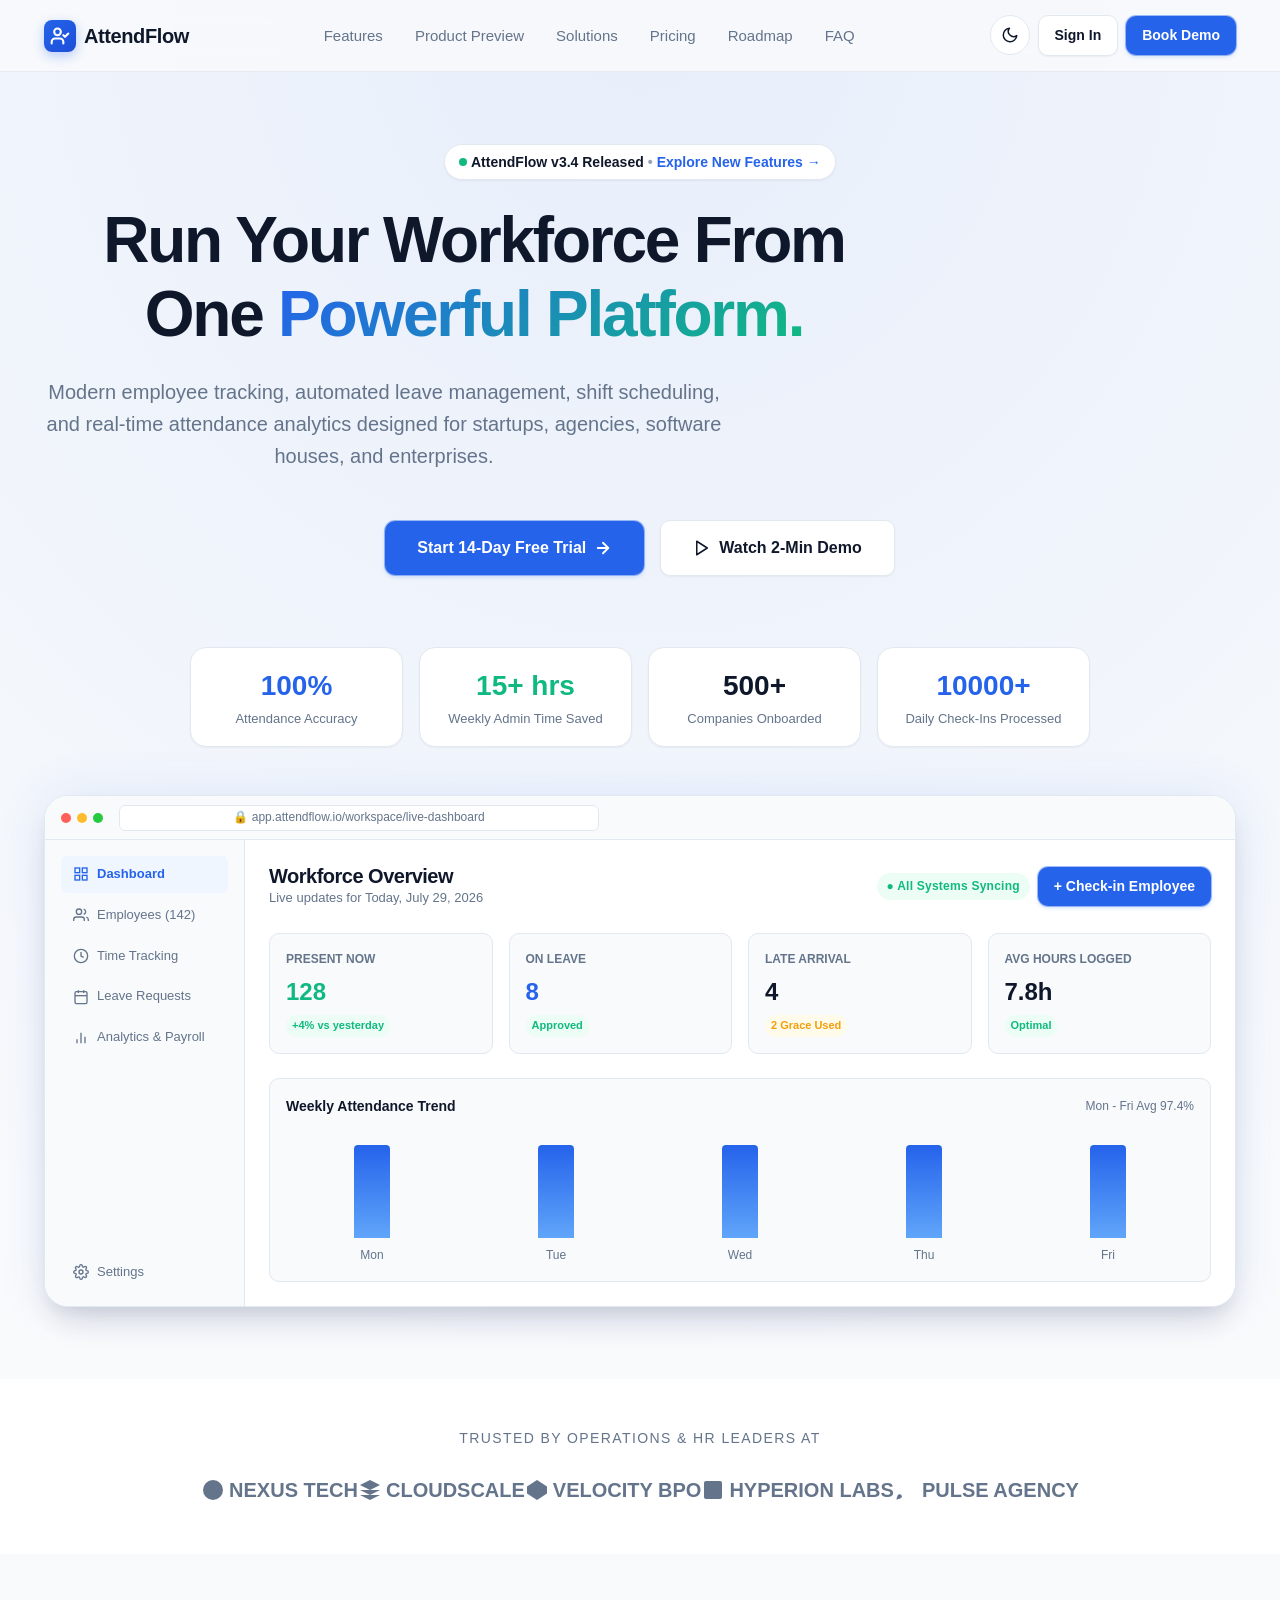
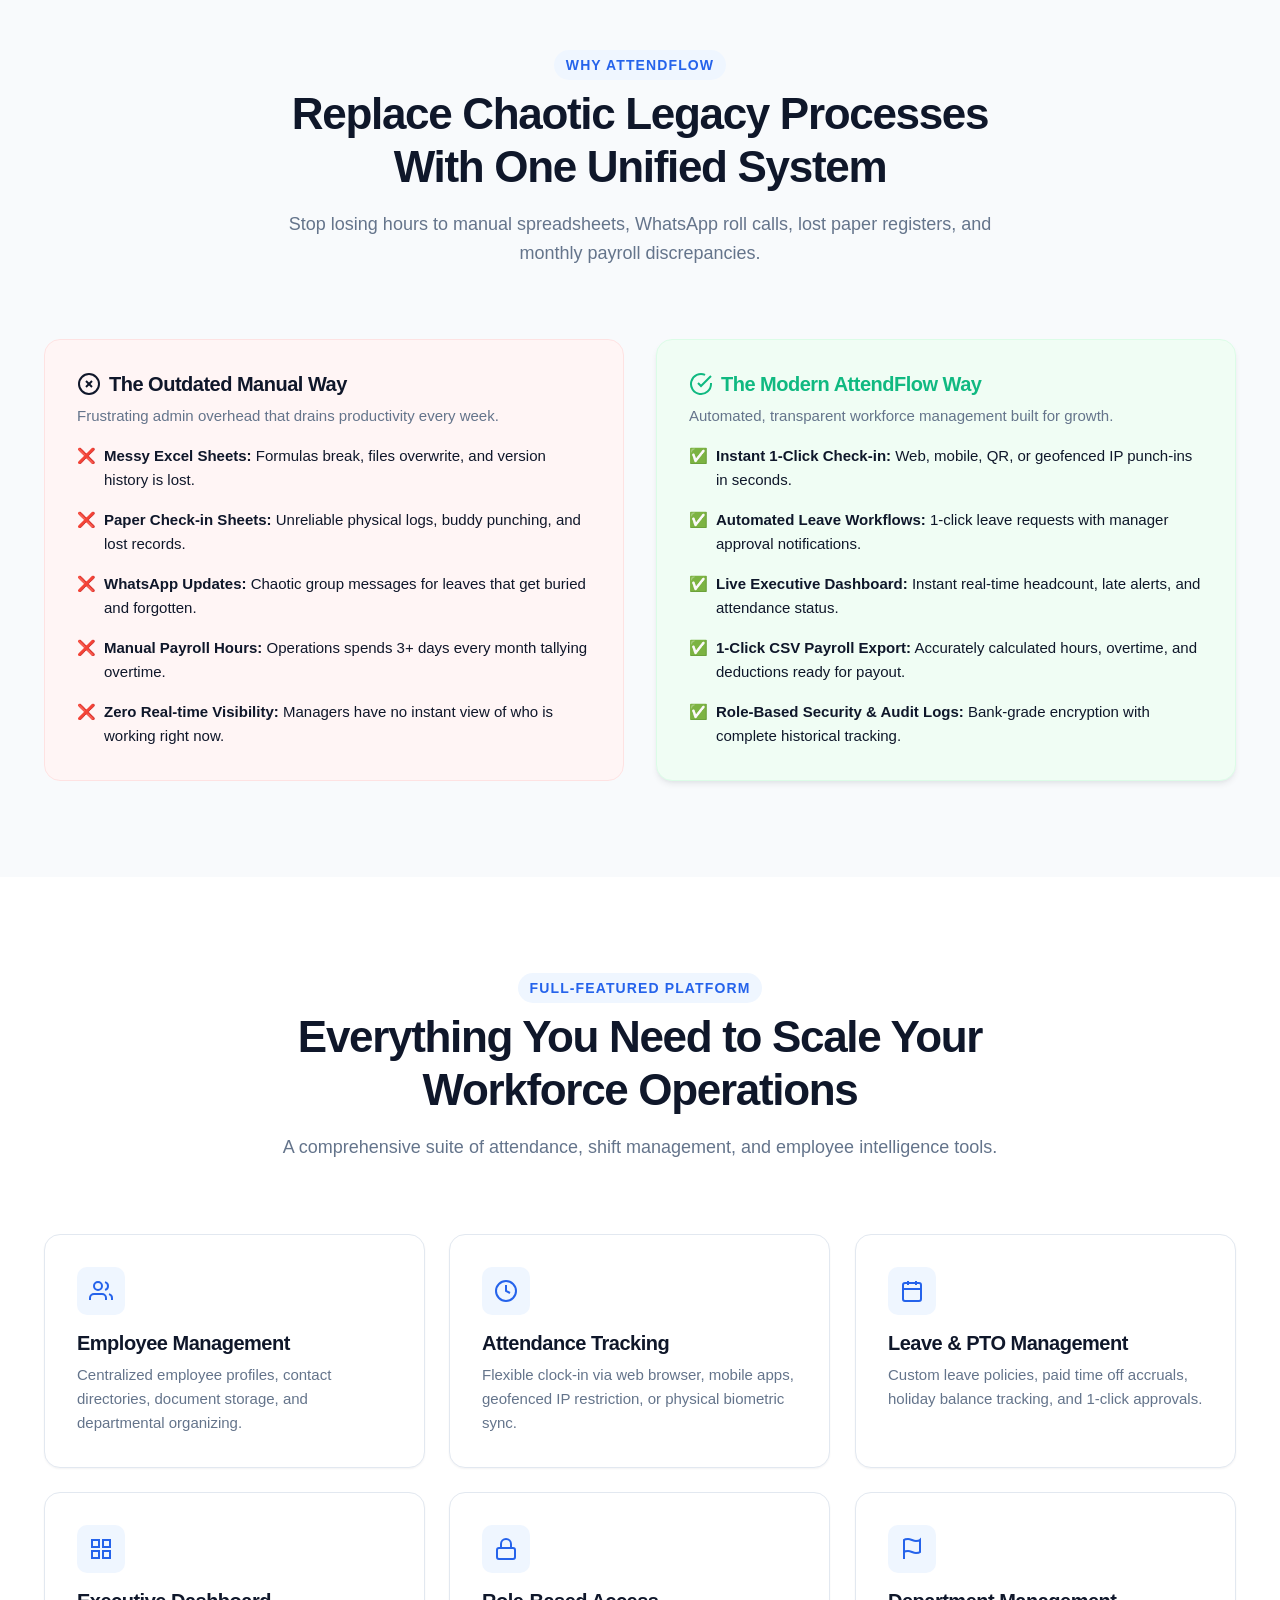
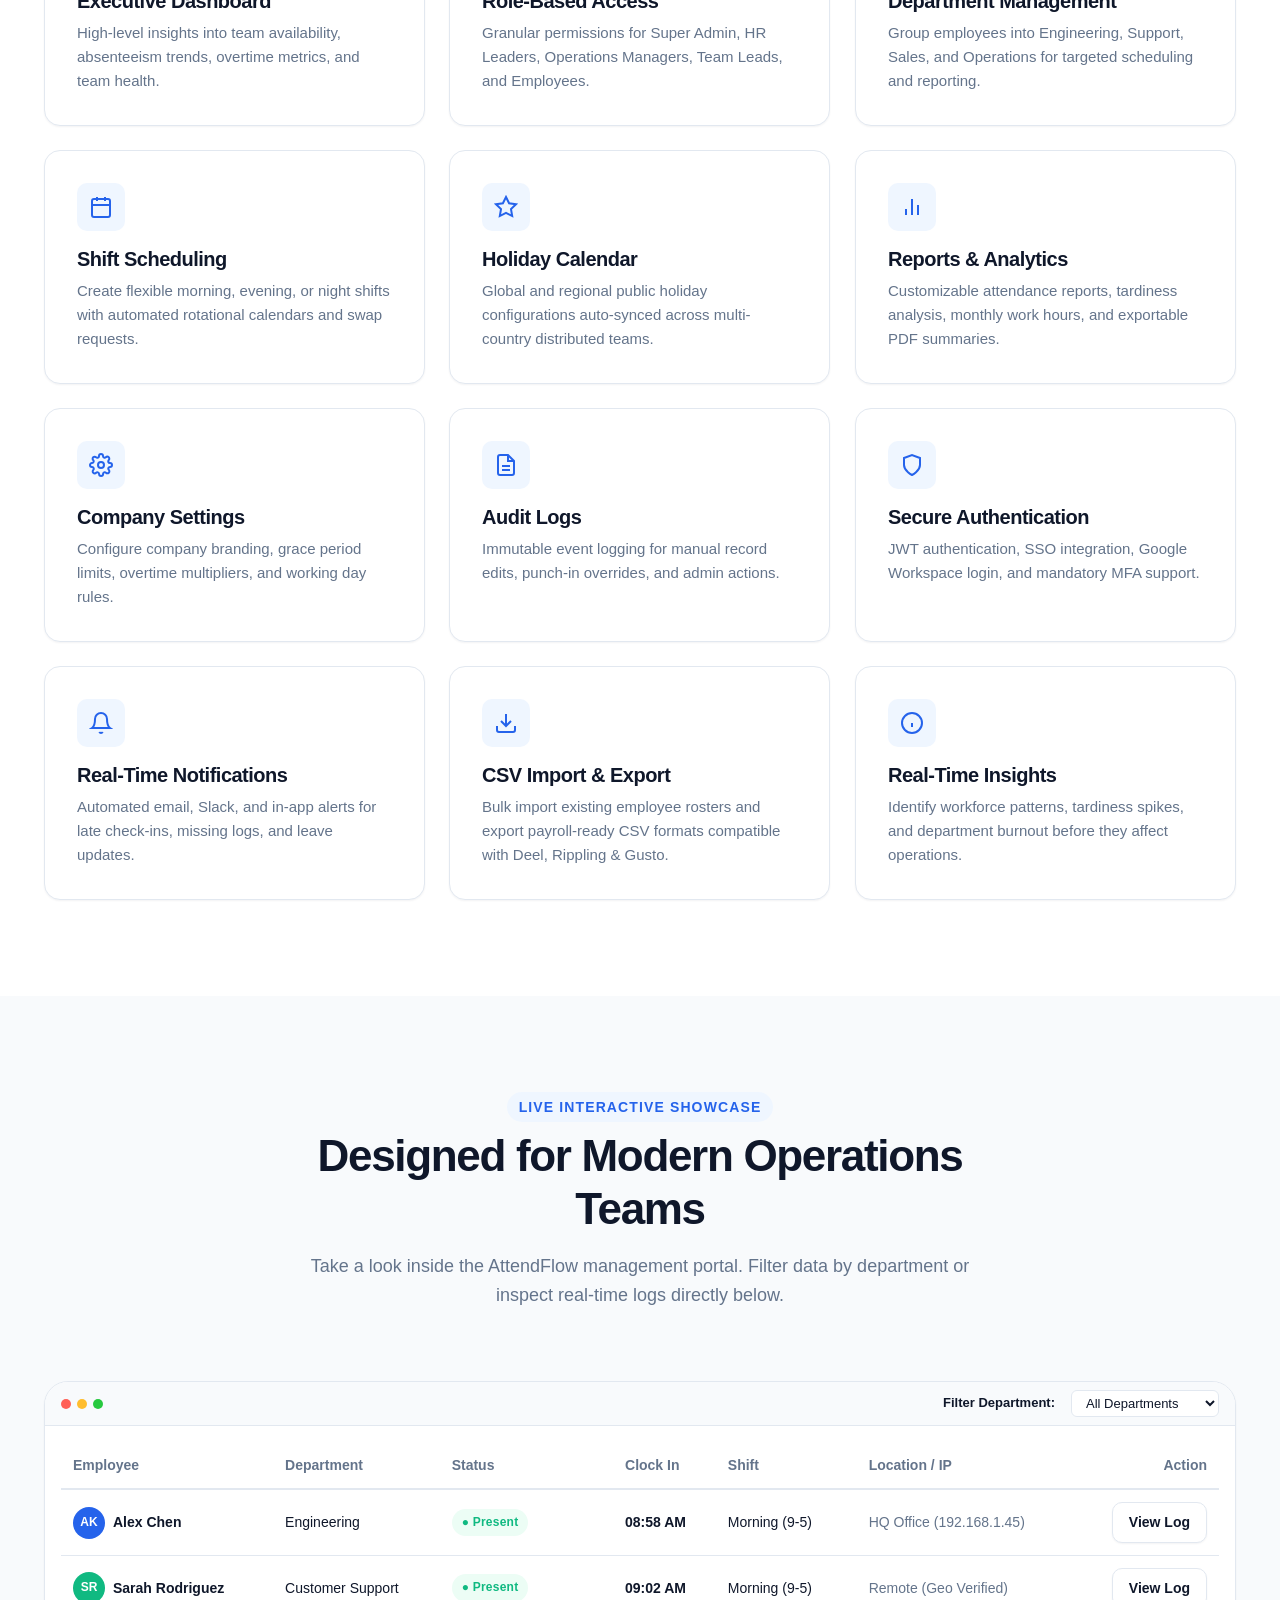
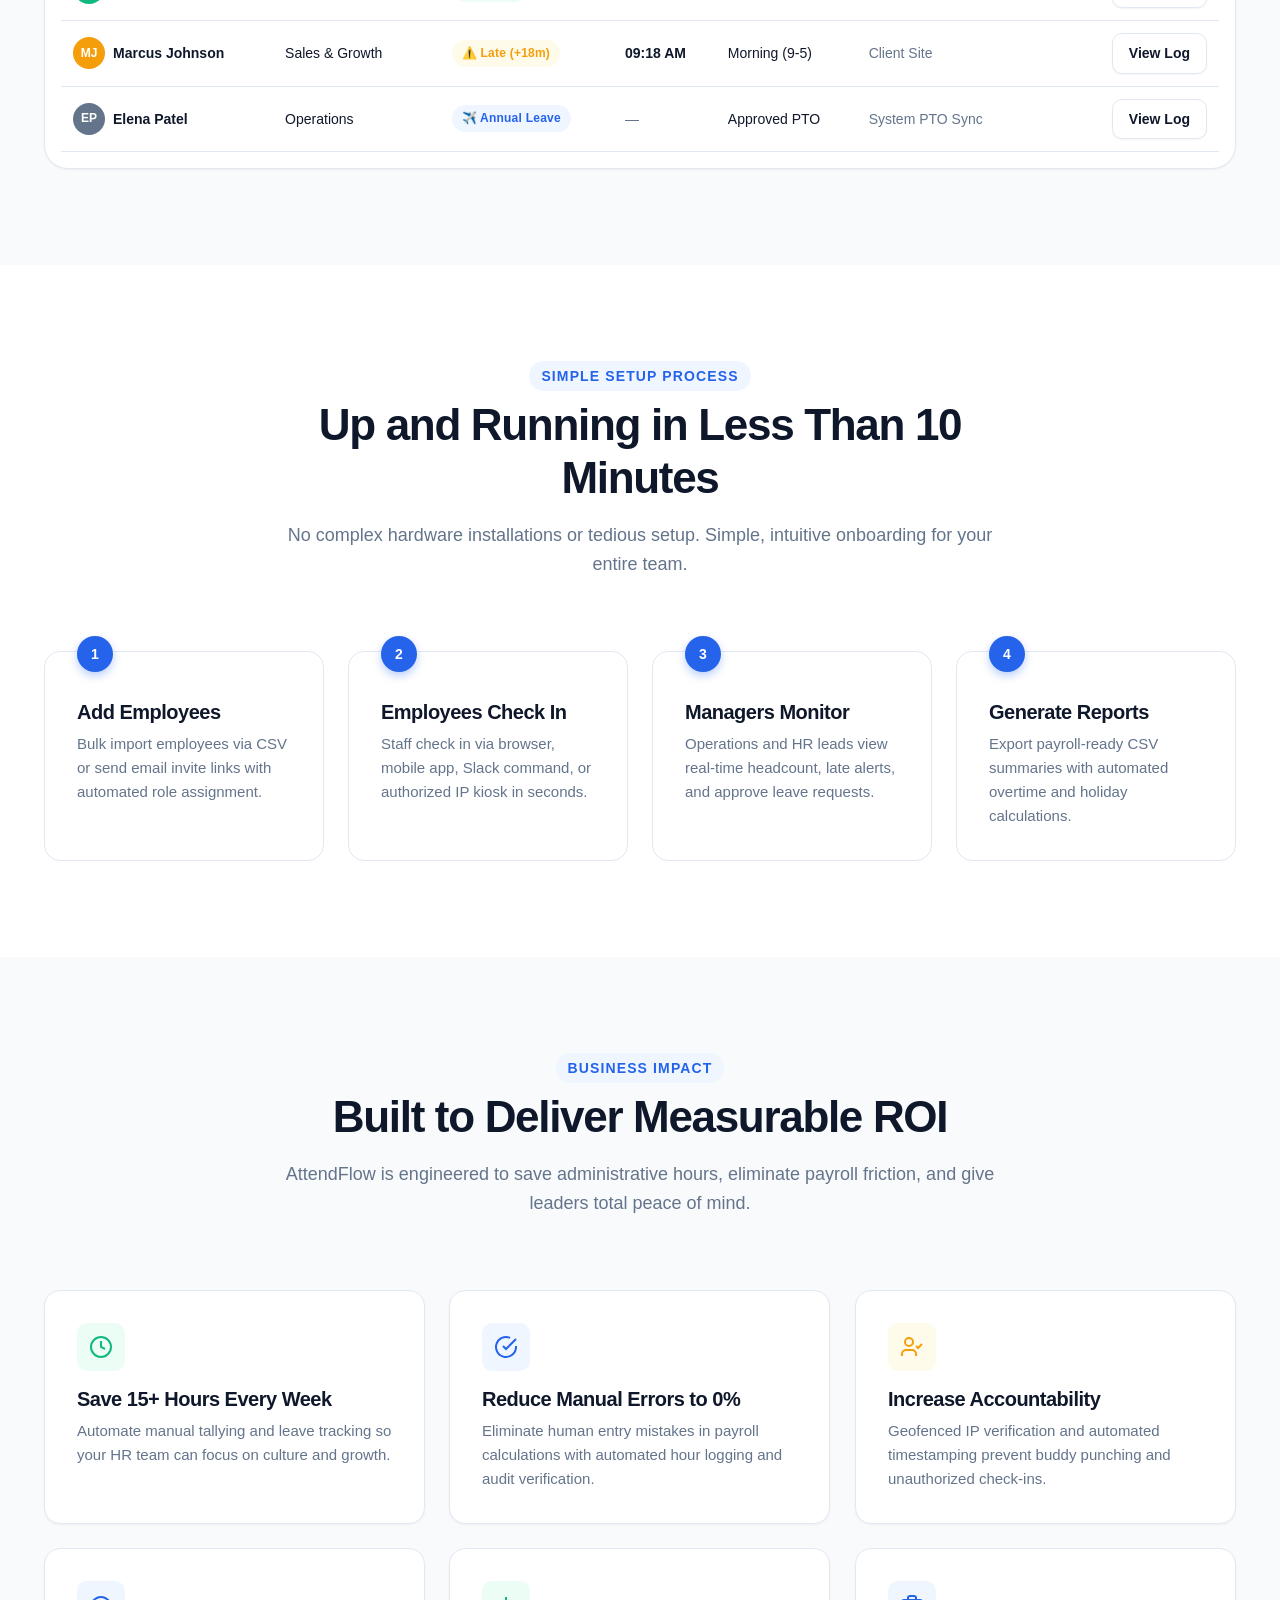
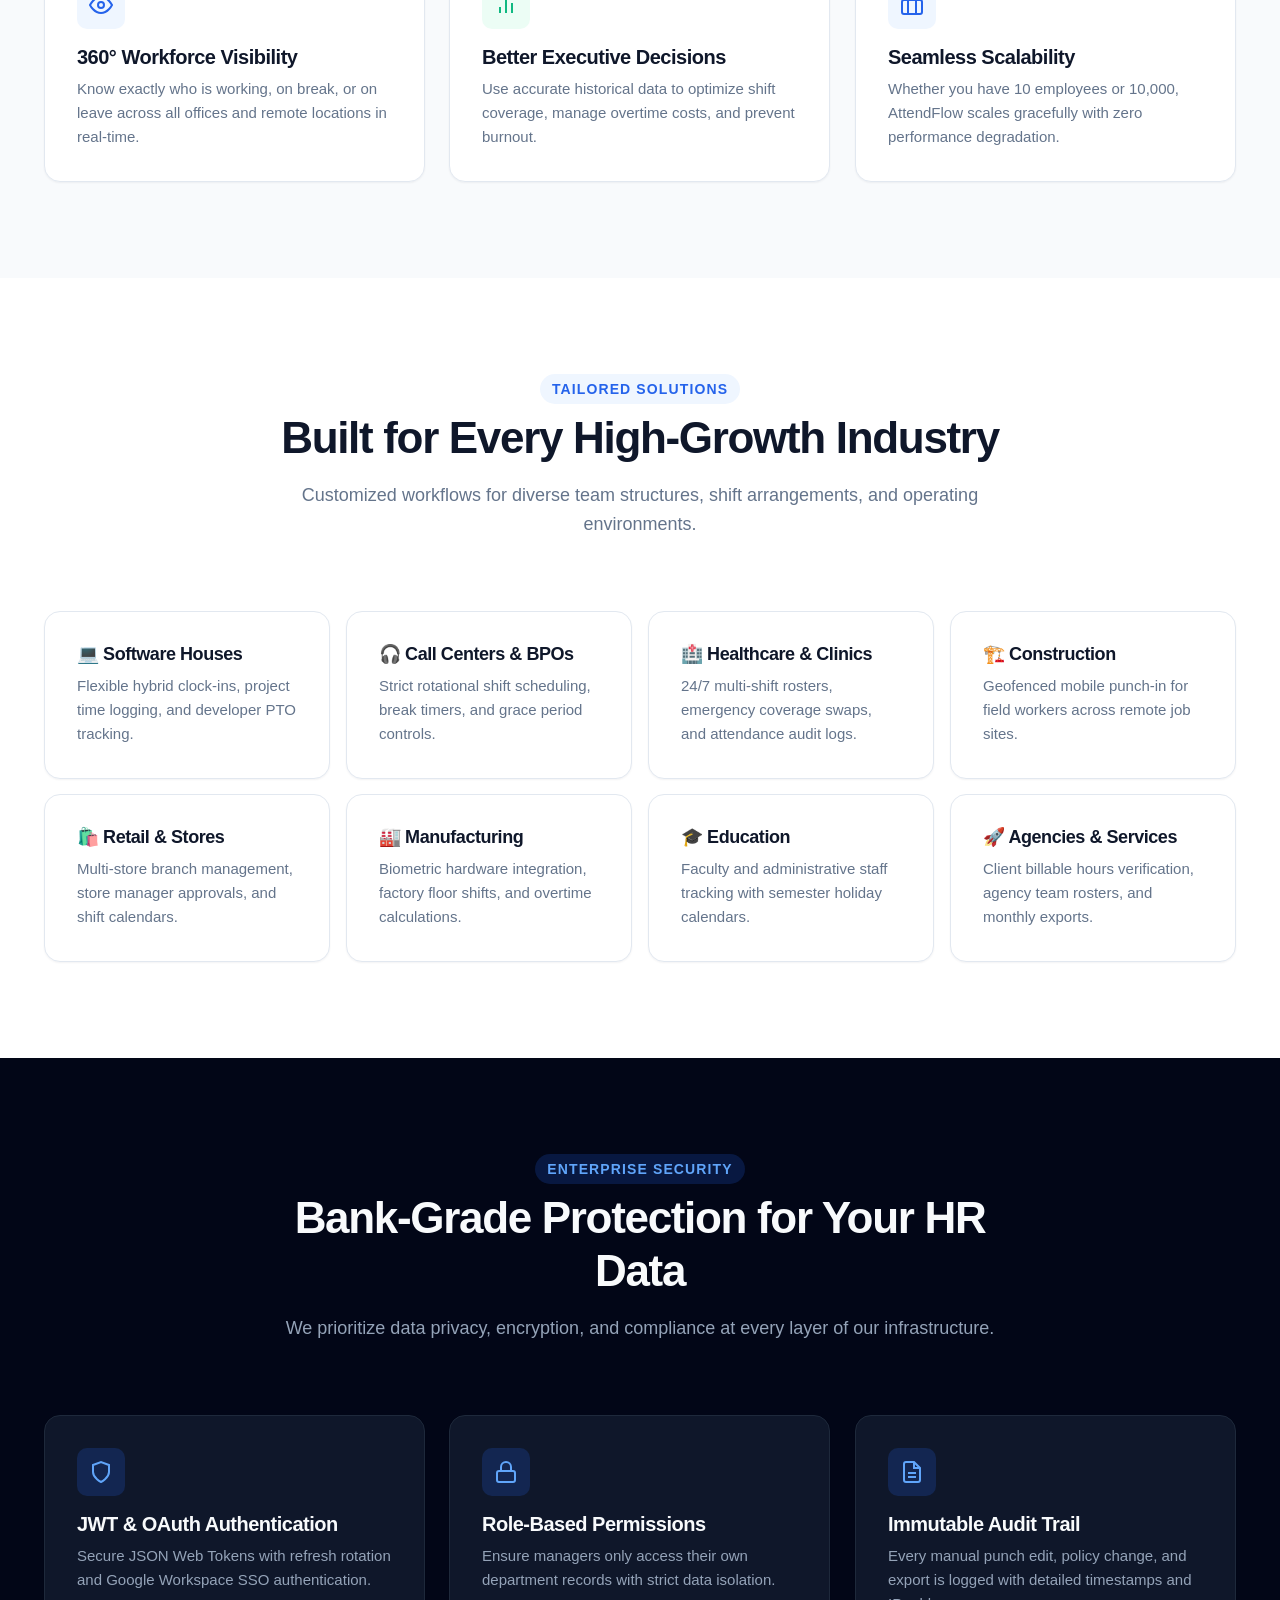
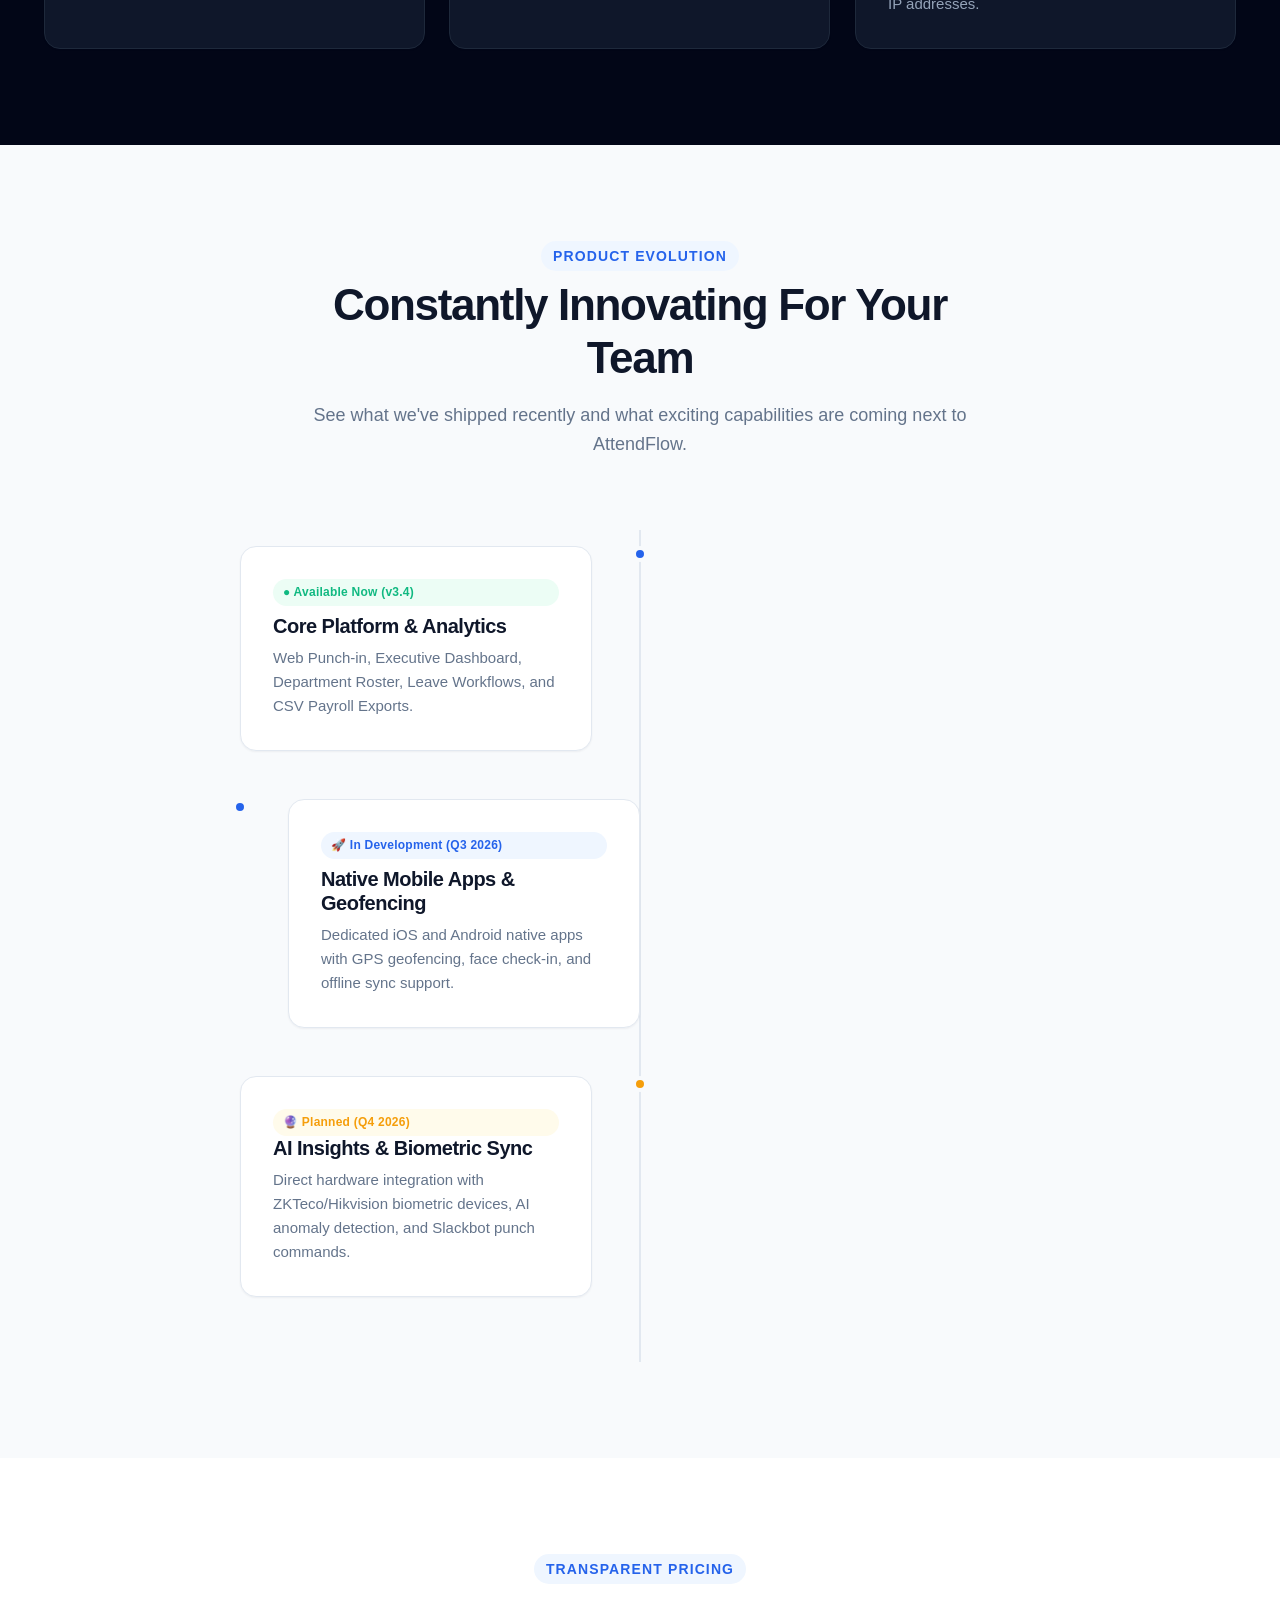
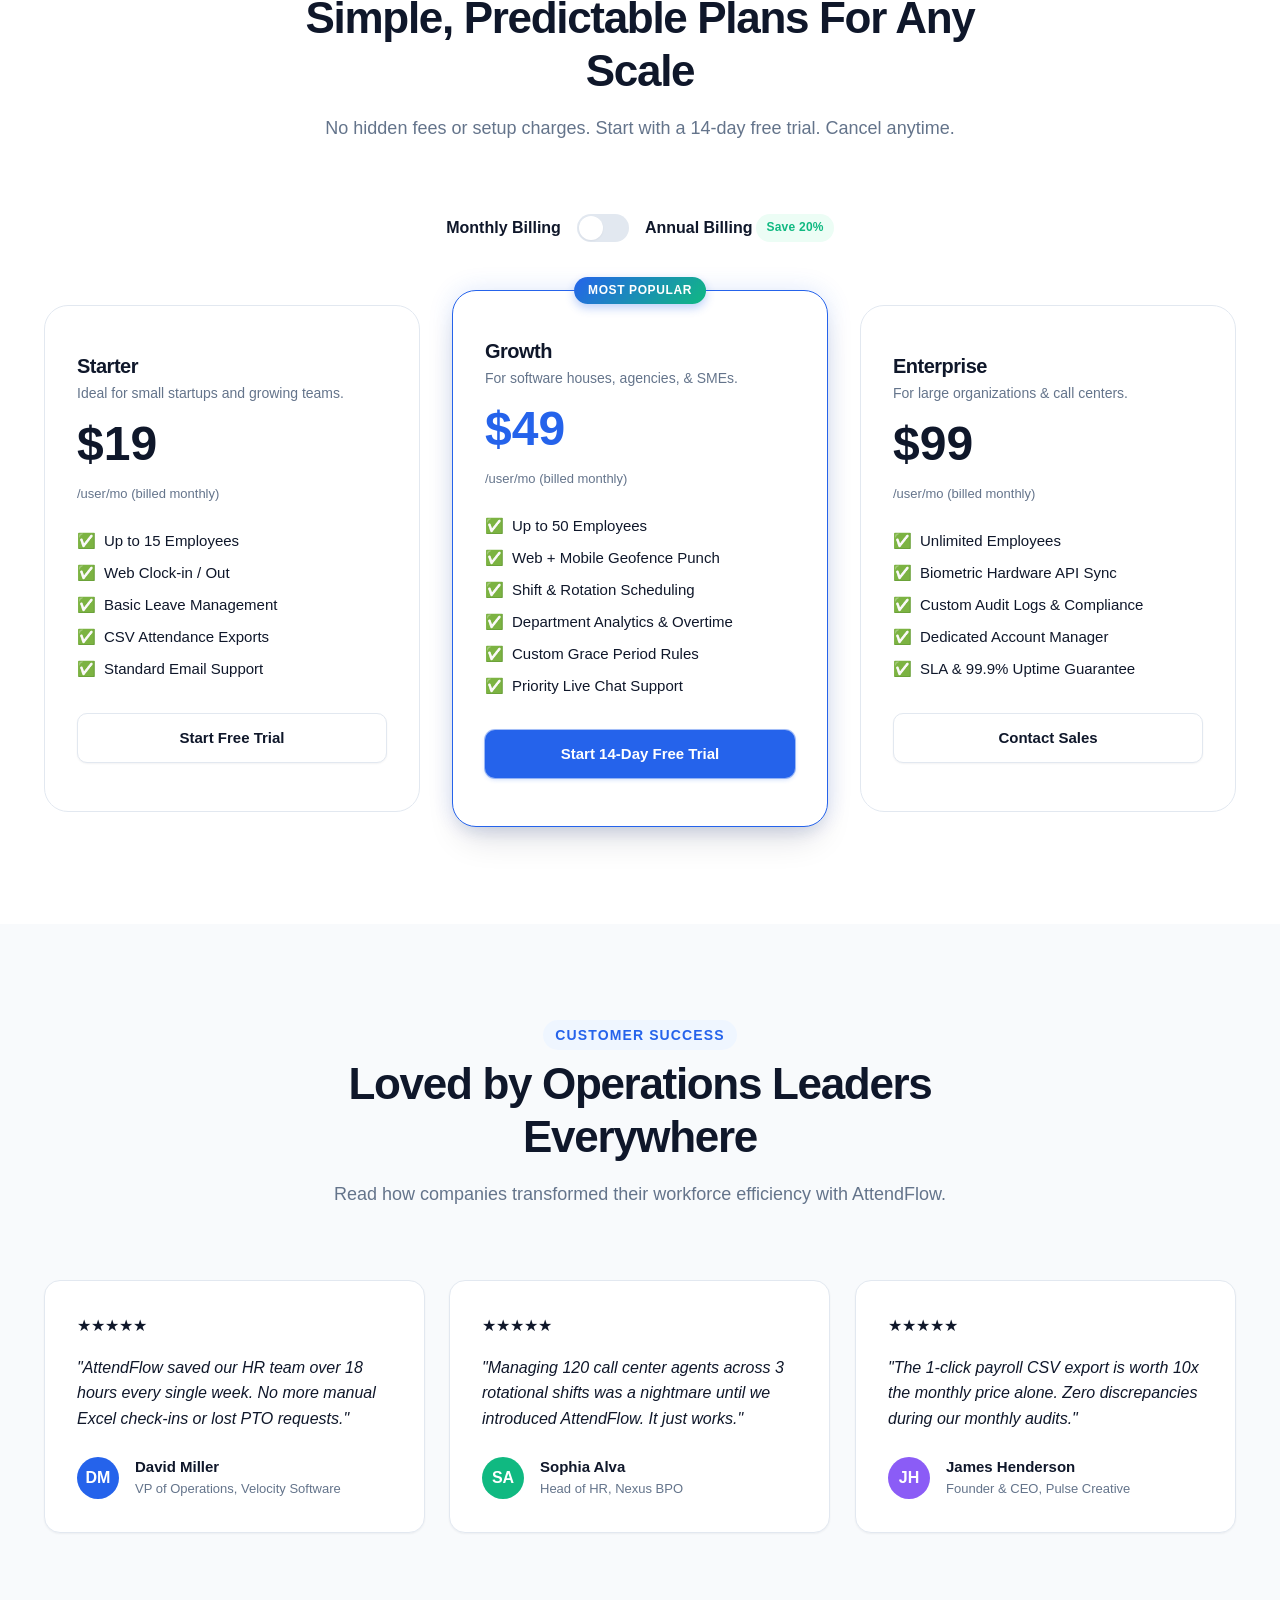
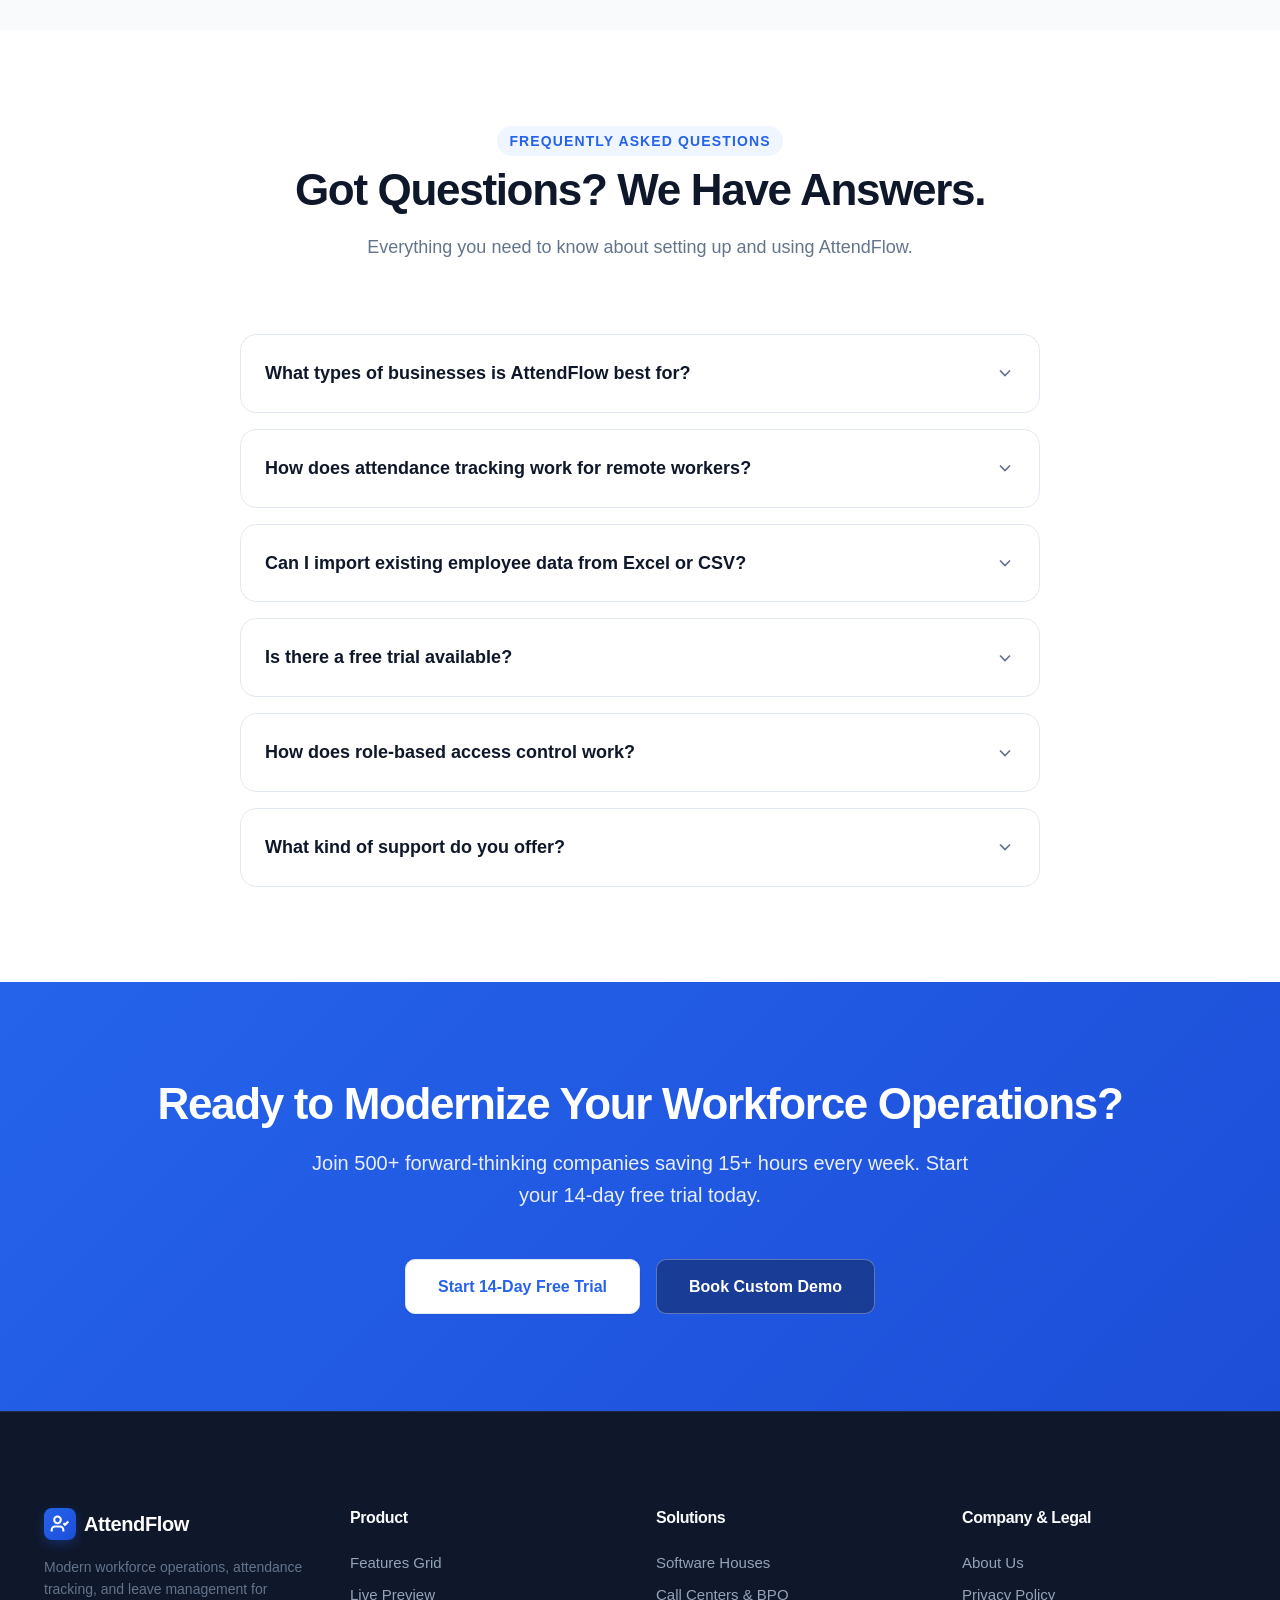
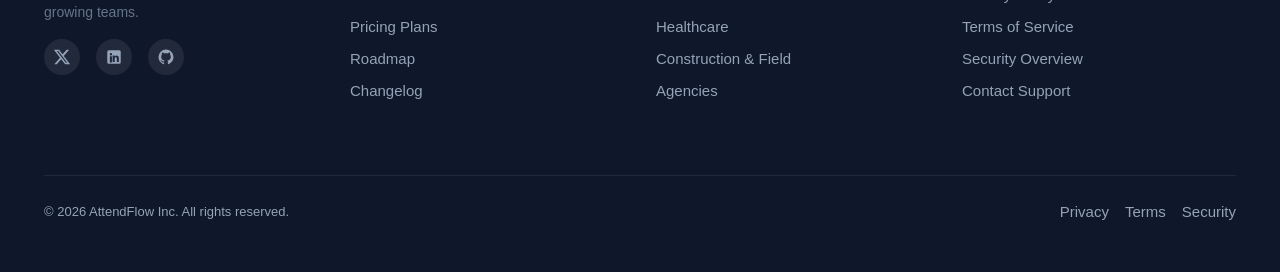
==== index.html @ 3141cad3 "feat: initialize project scaffold for AttendFlow Set up the core development environment including V" ====
<!DOCTYPE html>
<html lang="en">
<head>
  <meta charset="UTF-8" />
  <meta name="viewport" content="width=device-width, initial-scale=1.0" />
  <title>AttendFlow - Modern Workforce & Attendance Management Platform</title>
  <meta name="description" content="AttendFlow simplifies employee management, attendance tracking, leave requests, shift scheduling, and workforce analytics for growing teams and enterprises." />
  
  <!-- CSS Architecture -->
  <link rel="stylesheet" href="/css/base.css" />
  <link rel="stylesheet" href="/css/theme.css" />
  <link rel="stylesheet" href="/css/layout.css" />
  <link rel="stylesheet" href="/css/components.css" />
  <link rel="stylesheet" href="/css/utilities.css" />
</head>
<body>

  <!-- ==========================================================================
       1. STICKY NAVIGATION BAR
       ========================================================================== -->
  <header class="navbar" id="navbar">
    <div class="container nav-container">
      <a href="#" class="brand-logo" aria-label="AttendFlow Homepage">
        <div class="brand-icon">
          <svg width="20" height="20" viewBox="0 0 24 24" fill="none" stroke="currentColor" stroke-width="2.5" stroke-linecap="round" stroke-linejoin="round">
            <path d="M16 21v-2a4 4 0 0 0-4-4H6a4 4 0 0 0-4 4v2"></path>
            <circle cx="9" cy="7" r="4"></circle>
            <polyline points="16 11 18 13 22 9"></polyline>
          </svg>
        </div>
        <span>AttendFlow</span>
      </a>

      <nav class="nav-menu" aria-label="Main Navigation">
        <a href="#features" class="nav-link">Features</a>
        <a href="#preview" class="nav-link">Product Preview</a>
        <a href="#solutions" class="nav-link">Solutions</a>
        <a href="#pricing" class="nav-link">Pricing</a>
        <a href="#roadmap" class="nav-link">Roadmap</a>
        <a href="#faq" class="nav-link">FAQ</a>
      </nav>

      <div class="nav-actions">
        <!-- Theme Toggle Button -->
        <button class="theme-toggle-btn" id="themeToggleBtn" aria-label="Toggle Dark/Light Mode" title="Toggle Mode">
          <svg class="icon-moon" width="18" height="18" viewBox="0 0 24 24" fill="none" stroke="currentColor" stroke-width="2" stroke-linecap="round" stroke-linejoin="round"><path d="M21 12.79A9 9 0 1 1 11.21 3 7 7 0 0 0 21 12.79z"></path></svg>
          <svg class="icon-sun" width="18" height="18" viewBox="0 0 24 24" fill="none" stroke="currentColor" stroke-width="2" stroke-linecap="round" stroke-linejoin="round"><circle cx="12" cy="12" r="5"></circle><line x1="12" y1="1" x2="12" y2="3"></line><line x1="12" y1="21" x2="12" y2="23"></line><line x1="4.22" y1="4.22" x2="5.64" y2="5.64"></line><line x1="18.36" y1="18.36" x2="19.78" y2="19.78"></line><line x1="1" y1="12" x2="3" y2="12"></line><line x1="21" y1="12" x2="23" y2="12"></line><line x1="4.22" y1="19.78" x2="5.64" y2="18.36"></line><line x1="18.36" y1="5.64" x2="19.78" y2="4.22"></line></svg>
        </button>

        <button class="btn btn-secondary btn-sm" data-modal-target="demoModal">Sign In</button>
        <button class="btn btn-primary btn-sm" data-modal-target="demoModal">Book Demo</button>

        <!-- Mobile Menu Toggle -->
        <button class="mobile-toggle" id="mobileToggle" aria-label="Open navigation menu" aria-expanded="false">
          <span></span>
          <span></span>
          <span></span>
        </button>
      </div>
    </div>

    <!-- Mobile Navigation Drawer -->
    <div class="mobile-menu" id="mobileMenu">
      <a href="#features" class="nav-link">Features</a>
      <a href="#preview" class="nav-link">Product Preview</a>
      <a href="#solutions" class="nav-link">Solutions</a>
      <a href="#pricing" class="nav-link">Pricing</a>
      <a href="#roadmap" class="nav-link">Roadmap</a>
      <a href="#faq" class="nav-link">FAQ</a>
      <div class="flex flex-col gap-sm mt-md">
        <button class="btn btn-secondary w-full" data-modal-target="demoModal">Sign In</button>
        <button class="btn btn-primary w-full" data-modal-target="demoModal">Book Demo</button>
      </div>
    </div>
  </header>

  <!-- ==========================================================================
       2. HERO SECTION
       ========================================================================== -->
  <section class="section hero-section text-center">
    <div class="container">
      <div class="hero-badge reveal">
        <span class="pulse-dot"></span>
        <span>AttendFlow v3.4 Released</span>
        <span style="color: var(--color-text-light);">•</span>
        <span class="text-primary font-semibold">Explore New Features →</span>
      </div>

      <h1 class="hero-title reveal delay-100">
        Run Your Workforce From One <span class="hero-gradient-text">Powerful Platform.</span>
      </h1>

      <p class="hero-description reveal delay-200">
        Modern employee tracking, automated leave management, shift scheduling, and real-time attendance analytics designed for startups, agencies, software houses, and enterprises.
      </p>

      <div class="hero-cta-group reveal delay-300">
        <button class="btn btn-primary btn-lg btn-glow" data-modal-target="demoModal">
          Start 14-Day Free Trial
          <svg width="18" height="18" viewBox="0 0 24 24" fill="none" stroke="currentColor" stroke-width="2.5" stroke-linecap="round" stroke-linejoin="round"><line x1="5" y1="12" x2="19" y2="12"></line><polyline points="12 5 19 12 12 19"></polyline></svg>
        </button>

        <button class="btn btn-secondary btn-lg" data-modal-target="demoModal">
          <svg width="18" height="18" viewBox="0 0 24 24" fill="none" stroke="currentColor" stroke-width="2" stroke-linecap="round" stroke-linejoin="round"><polygon points="5 3 19 12 5 21 5 3"></polygon></svg>
          Watch 2-Min Demo
        </button>
      </div>

      <!-- Hero Key Stats Grid -->
      <div class="grid grid-cols-4 gap-md mb-2xl reveal delay-400" style="max-width: 900px; margin-left: auto; margin-right: auto;">
        <div class="card text-center" style="padding: 16px;">
          <div class="font-bold text-primary" style="font-size: 1.75rem;" data-counter="99.8" data-suffix="%">0%</div>
          <div class="text-muted" style="font-size: 0.8125rem;">Attendance Accuracy</div>
        </div>
        <div class="card text-center" style="padding: 16px;">
          <div class="font-bold text-accent" style="font-size: 1.75rem;" data-counter="15" data-suffix="+ hrs">0 hrs</div>
          <div class="text-muted" style="font-size: 0.8125rem;">Weekly Admin Time Saved</div>
        </div>
        <div class="card text-center" style="padding: 16px;">
          <div class="font-bold" style="font-size: 1.75rem;" data-counter="500" data-suffix="+">0</div>
          <div class="text-muted" style="font-size: 0.8125rem;">Companies Onboarded</div>
        </div>
        <div class="card text-center" style="padding: 16px;">
          <div class="font-bold text-primary" style="font-size: 1.75rem;" data-counter="10000" data-suffix="+" data-prefix="">0</div>
          <div class="text-muted" style="font-size: 0.8125rem;">Daily Check-Ins Processed</div>
        </div>
      </div>

      <!-- Dashboard HTML/CSS Preview Mockup -->
      <div class="mockup-window reveal delay-400">
        <div class="mockup-header">
          <div class="mockup-dots">
            <span class="dot dot-red"></span>
            <span class="dot dot-yellow"></span>
            <span class="dot dot-green"></span>
          </div>
          <div class="mockup-searchbar">
            🔒 app.attendflow.io/workspace/live-dashboard
          </div>
        </div>

        <div class="dashboard-layout text-left">
          <!-- Sidebar -->
          <aside class="dashboard-sidebar">
            <div class="sidebar-item active">
              <svg width="16" height="16" viewBox="0 0 24 24" fill="none" stroke="currentColor" stroke-width="2"><rect x="3" y="3" width="7" height="7"></rect><rect x="14" y="3" width="7" height="7"></rect><rect x="14" y="14" width="7" height="7"></rect><rect x="3" y="14" width="7" height="7"></rect></svg>
              Dashboard
            </div>
            <div class="sidebar-item">
              <svg width="16" height="16" viewBox="0 0 24 24" fill="none" stroke="currentColor" stroke-width="2"><path d="M17 21v-2a4 4 0 0 0-4-4H5a4 4 0 0 0-4 4v2"></path><circle cx="9" cy="7" r="4"></circle><path d="M23 21v-2a4 4 0 0 0-3-3.87"></path><path d="M16 3.13a4 4 0 0 1 0 7.75"></path></svg>
              Employees (142)
            </div>
            <div class="sidebar-item">
              <svg width="16" height="16" viewBox="0 0 24 24" fill="none" stroke="currentColor" stroke-width="2"><circle cx="12" cy="12" r="10"></circle><polyline points="12 6 12 12 16 14"></polyline></svg>
              Time Tracking
            </div>
            <div class="sidebar-item">
              <svg width="16" height="16" viewBox="0 0 24 24" fill="none" stroke="currentColor" stroke-width="2"><rect x="3" y="4" width="18" height="18" rx="2" ry="2"></rect><line x1="16" y1="2" x2="16" y2="6"></line><line x1="8" y1="2" x2="8" y2="6"></line><line x1="3" y1="10" x2="21" y2="10"></line></svg>
              Leave Requests
            </div>
            <div class="sidebar-item">
              <svg width="16" height="16" viewBox="0 0 24 24" fill="none" stroke="currentColor" stroke-width="2"><line x1="18" y1="20" x2="18" y2="10"></line><line x1="12" y1="20" x2="12" y2="4"></line><line x1="6" y1="20" x2="6" y2="14"></line></svg>
              Analytics & Payroll
            </div>
            <div class="sidebar-item" style="margin-top: auto;">
              <svg width="16" height="16" viewBox="0 0 24 24" fill="none" stroke="currentColor" stroke-width="2"><circle cx="12" cy="12" r="3"></circle><path d="M19.4 15a1.65 1.65 0 0 0 .33 1.82l.06.06a2 2 0 0 1 0 2.83 2 2 0 0 1-2.83 0l-.06-.06a1.65 1.65 0 0 0-1.82-.33 1.65 1.65 0 0 0-1 1.51V21a2 2 0 0 1-2 2 2 2 0 0 1-2-2v-.09A1.65 1.65 0 0 0 9 19.4a1.65 1.65 0 0 0-1.82.33l-.06.06a2 2 0 0 1-2.83 0 2 2 0 0 1 0-2.83l.06-.06a1.65 1.65 0 0 0 .33-1.82 1.65 1.65 0 0 0-1.51-1H3a2 2 0 0 1-2-2 2 2 0 0 1 2-2h.09A1.65 1.65 0 0 0 4.6 9a1.65 1.65 0 0 0-.33-1.82l-.06-.06a2 2 0 0 1 0-2.83 2 2 0 0 1 2.83 0l.06.06a1.65 1.65 0 0 0 1.82.33H9a1.65 1.65 0 0 0 1-1.51V3a2 2 0 0 1 2-2 2 2 0 0 1 2 2v.09a1.65 1.65 0 0 0 1 1.51 1.65 1.65 0 0 0 1.82-.33l.06-.06a2 2 0 0 1 2.83 0 2 2 0 0 1 0 2.83l-.06.06a1.65 1.65 0 0 0-.33 1.82V9a1.65 1.65 0 0 0 1.51 1H21a2 2 0 0 1 2 2 2 2 0 0 1-2 2h-.09a1.65 1.65 0 0 0-1.51 1z"></path></svg>
              Settings
            </div>
          </aside>

          <!-- Main Content -->
          <main class="dashboard-content">
            <div class="flex items-center justify-between">
              <div>
                <h3 style="font-size: 1.25rem; font-weight: 700;">Workforce Overview</h3>
                <p style="font-size: 0.8125rem;">Live updates for Today, July 29, 2026</p>
              </div>
              <div class="flex items-center gap-sm">
                <span class="badge badge-green">● All Systems Syncing</span>
                <button class="btn btn-primary btn-sm" data-modal-target="demoModal">+ Check-in Employee</button>
              </div>
            </div>

            <!-- Stats -->
            <div class="dash-stats-row">
              <div class="dash-stat-card">
                <div class="dash-stat-label">Present Now</div>
                <div class="dash-stat-value text-accent">128</div>
                <span class="dash-stat-badge badge-success">+4% vs yesterday</span>
              </div>
              <div class="dash-stat-card">
                <div class="dash-stat-label">On Leave</div>
                <div class="dash-stat-value text-primary">8</div>
                <span class="dash-stat-badge badge-success">Approved</span>
              </div>
              <div class="dash-stat-card">
                <div class="dash-stat-label">Late Arrival</div>
                <div class="dash-stat-value text-warning">4</div>
                <span class="dash-stat-badge badge-warning">2 Grace Used</span>
              </div>
              <div class="dash-stat-card">
                <div class="dash-stat-label">Avg Hours Logged</div>
                <div class="dash-stat-value">7.8h</div>
                <span class="dash-stat-badge badge-success">Optimal</span>
              </div>
            </div>

            <!-- Mini Visual Chart -->
            <div class="chart-container">
              <div class="flex items-center justify-between mb-sm">
                <div class="font-semibold" style="font-size: 0.875rem;">Weekly Attendance Trend</div>
                <div class="text-muted" style="font-size: 0.75rem;">Mon - Fri Avg 97.4%</div>
              </div>
              <div class="chart-bars">
                <div class="chart-bar-group">
                  <div class="chart-bar interactive-chart-bar" style="height: 85%;" data-day="Mon" data-val="96%"></div>
                  <span class="chart-bar-label">Mon</span>
                </div>
                <div class="chart-bar-group">
                  <div class="chart-bar interactive-chart-bar" style="height: 95%;" data-day="Tue" data-val="99%"></div>
                  <span class="chart-bar-label">Tue</span>
                </div>
                <div class="chart-bar-group">
                  <div class="chart-bar interactive-chart-bar" style="height: 92%;" data-day="Wed" data-val="98%"></div>
                  <span class="chart-bar-label">Wed</span>
                </div>
                <div class="chart-bar-group">
                  <div class="chart-bar interactive-chart-bar" style="height: 88%;" data-day="Thu" data-val="95%"></div>
                  <span class="chart-bar-label">Thu</span>
                </div>
                <div class="chart-bar-group">
                  <div class="chart-bar interactive-chart-bar" style="height: 94%;" data-day="Fri" data-val="97%"></div>
                  <span class="chart-bar-label">Fri</span>
                </div>
              </div>
            </div>
          </main>
        </div>
      </div>
    </div>
  </section>

  <!-- ==========================================================================
       3. TRUSTED BY SECTION
       ========================================================================== -->
  <section class="section section-alt text-center" style="padding-top: var(--space-2xl); padding-bottom: var(--space-2xl);">
    <div class="container">
      <p class="text-muted font-medium mb-lg" style="font-size: 0.875rem; text-transform: uppercase; letter-spacing: 0.1em;">
        Trusted By Operations & HR Leaders At
      </p>

      <div class="flex flex-wrap items-center justify-center gap-2xl opacity-75">
        <!-- SVG Logos -->
        <div class="flex items-center gap-xs font-bold text-muted" style="font-size: 1.25rem;">
          <svg width="24" height="24" viewBox="0 0 24 24" fill="currentColor"><circle cx="12" cy="12" r="10"></circle></svg>
          NEXUS TECH
        </div>
        <div class="flex items-center gap-xs font-bold text-muted" style="font-size: 1.25rem;">
          <svg width="24" height="24" viewBox="0 0 24 24" fill="currentColor"><path d="M12 2L2 7l10 5 10-5-10-5zM2 17l10 5 10-5M2 12l10 5 10-5"></path></svg>
          CLOUDSCALE
        </div>
        <div class="flex items-center gap-xs font-bold text-muted" style="font-size: 1.25rem;">
          <svg width="24" height="24" viewBox="0 0 24 24" fill="currentColor"><polygon points="12 2 22 8.5 22 15.5 12 22 2 15.5 2 8.5 12 2"></polygon></svg>
          VELOCITY BPO
        </div>
        <div class="flex items-center gap-xs font-bold text-muted" style="font-size: 1.25rem;">
          <svg width="24" height="24" viewBox="0 0 24 24" fill="currentColor"><rect x="3" y="3" width="18" height="18" rx="2"></rect></svg>
          HYPERION LABS
        </div>
        <div class="flex items-center gap-xs font-bold text-muted" style="font-size: 1.25rem;">
          <svg width="24" height="24" viewBox="0 0 24 24" fill="currentColor"><path d="M4.5 16.5c-1.5 1.26-2 5-2 5s3.74-.5 5-2c.71-.71.59-1.81-.2-2.6-.79-.79-1.9-.91-2.8-.4z"></path></svg>
          PULSE AGENCY
        </div>
      </div>
    </div>
  </section>

  <!-- ==========================================================================
       4. WHY ATTENDFLOW (PROBLEM VS SOLUTION)
       ========================================================================== -->
  <section class="section" id="solutions">
    <div class="container">
      <div class="section-header reveal">
        <span class="section-subtitle">Why AttendFlow</span>
        <h2 class="section-title">Replace Chaotic Legacy Processes With One Unified System</h2>
        <p class="section-description">
          Stop losing hours to manual spreadsheets, WhatsApp roll calls, lost paper registers, and monthly payroll discrepancies.
        </p>
      </div>

      <div class="grid grid-cols-2 gap-xl">
        <!-- Outdated Old Way -->
        <div class="comparison-card card-problem reveal">
          <h3 class="card-title text-danger flex items-center gap-sm">
            <svg width="24" height="24" viewBox="0 0 24 24" fill="none" stroke="currentColor" stroke-width="2"><circle cx="12" cy="12" r="10"></circle><line x1="15" y1="9" x2="9" y2="15"></line><line x1="9" y1="9" x2="15" y2="15"></line></svg>
            The Outdated Manual Way
          </h3>
          <p class="card-desc mb-md">Frustrating admin overhead that drains productivity every week.</p>
          <div class="check-list">
            <div class="check-item">
              <span class="text-danger">❌</span>
              <span><strong>Messy Excel Sheets:</strong> Formulas break, files overwrite, and version history is lost.</span>
            </div>
            <div class="check-item">
              <span class="text-danger">❌</span>
              <span><strong>Paper Check-in Sheets:</strong> Unreliable physical logs, buddy punching, and lost records.</span>
            </div>
            <div class="check-item">
              <span class="text-danger">❌</span>
              <span><strong>WhatsApp Updates:</strong> Chaotic group messages for leaves that get buried and forgotten.</span>
            </div>
            <div class="check-item">
              <span class="text-danger">❌</span>
              <span><strong>Manual Payroll Hours:</strong> Operations spends 3+ days every month tallying overtime.</span>
            </div>
            <div class="check-item">
              <span class="text-danger">❌</span>
              <span><strong>Zero Real-time Visibility:</strong> Managers have no instant view of who is working right now.</span>
            </div>
          </div>
        </div>

        <!-- The AttendFlow Way -->
        <div class="comparison-card card-solution reveal delay-200">
          <h3 class="card-title text-accent flex items-center gap-sm">
            <svg width="24" height="24" viewBox="0 0 24 24" fill="none" stroke="currentColor" stroke-width="2"><path d="M22 11.08V12a10 10 0 1 1-5.93-9.14"></path><polyline points="22 4 12 14.01 9 11.01"></polyline></svg>
            The Modern AttendFlow Way
          </h3>
          <p class="card-desc mb-md">Automated, transparent workforce management built for growth.</p>
          <div class="check-list">
            <div class="check-item">
              <span class="text-accent">✅</span>
              <span><strong>Instant 1-Click Check-in:</strong> Web, mobile, QR, or geofenced IP punch-ins in seconds.</span>
            </div>
            <div class="check-item">
              <span class="text-accent">✅</span>
              <span><strong>Automated Leave Workflows:</strong> 1-click leave requests with manager approval notifications.</span>
            </div>
            <div class="check-item">
              <span class="text-accent">✅</span>
              <span><strong>Live Executive Dashboard:</strong> Instant real-time headcount, late alerts, and attendance status.</span>
            </div>
            <div class="check-item">
              <span class="text-accent">✅</span>
              <span><strong>1-Click CSV Payroll Export:</strong> Accurately calculated hours, overtime, and deductions ready for payout.</span>
            </div>
            <div class="check-item">
              <span class="text-accent">✅</span>
              <span><strong>Role-Based Security & Audit Logs:</strong> Bank-grade encryption with complete historical tracking.</span>
            </div>
          </div>
        </div>
      </div>
    </div>
  </section>

  <!-- ==========================================================================
       5. FEATURES GRID (15 COMPREHENSIVE CARDS)
       ========================================================================== -->
  <section class="section section-alt" id="features">
    <div class="container">
      <div class="section-header reveal">
        <span class="section-subtitle">Full-Featured Platform</span>
        <h2 class="section-title">Everything You Need to Scale Your Workforce Operations</h2>
        <p class="section-description">
          A comprehensive suite of attendance, shift management, and employee intelligence tools.
        </p>
      </div>

      <div class="grid grid-cols-3 gap-lg">
        <!-- Feature 1 -->
        <div class="card reveal">
          <div class="card-icon">
            <svg width="24" height="24" viewBox="0 0 24 24" fill="none" stroke="currentColor" stroke-width="2"><path d="M17 21v-2a4 4 0 0 0-4-4H5a4 4 0 0 0-4 4v2"></path><circle cx="9" cy="7" r="4"></circle><path d="M23 21v-2a4 4 0 0 0-3-3.87"></path><path d="M16 3.13a4 4 0 0 1 0 7.75"></path></svg>
          </div>
          <h3 class="card-title">Employee Management</h3>
          <p class="card-desc">Centralized employee profiles, contact directories, document storage, and departmental organizing.</p>
        </div>

        <!-- Feature 2 -->
        <div class="card reveal delay-100">
          <div class="card-icon">
            <svg width="24" height="24" viewBox="0 0 24 24" fill="none" stroke="currentColor" stroke-width="2"><circle cx="12" cy="12" r="10"></circle><polyline points="12 6 12 12 16 14"></polyline></svg>
          </div>
          <h3 class="card-title">Attendance Tracking</h3>
          <p class="card-desc">Flexible clock-in via web browser, mobile apps, geofenced IP restriction, or physical biometric sync.</p>
        </div>

        <!-- Feature 3 -->
        <div class="card reveal delay-200">
          <div class="card-icon">
            <svg width="24" height="24" viewBox="0 0 24 24" fill="none" stroke="currentColor" stroke-width="2"><rect x="3" y="4" width="18" height="18" rx="2" ry="2"></rect><line x1="16" y1="2" x2="16" y2="6"></line><line x1="8" y1="2" x2="8" y2="6"></line><line x1="3" y1="10" x2="21" y2="10"></line></svg>
          </div>
          <h3 class="card-title">Leave & PTO Management</h3>
          <p class="card-desc">Custom leave policies, paid time off accruals, holiday balance tracking, and 1-click approvals.</p>
        </div>

        <!-- Feature 4 -->
        <div class="card reveal">
          <div class="card-icon">
            <svg width="24" height="24" viewBox="0 0 24 24" fill="none" stroke="currentColor" stroke-width="2"><rect x="3" y="3" width="7" height="7"></rect><rect x="14" y="3" width="7" height="7"></rect><rect x="14" y="14" width="7" height="7"></rect><rect x="3" y="14" width="7" height="7"></rect></svg>
          </div>
          <h3 class="card-title">Executive Dashboard</h3>
          <p class="card-desc">High-level insights into team availability, absenteeism trends, overtime metrics, and team health.</p>
        </div>

        <!-- Feature 5 -->
        <div class="card reveal delay-100">
          <div class="card-icon">
            <svg width="24" height="24" viewBox="0 0 24 24" fill="none" stroke="currentColor" stroke-width="2"><rect x="3" y="11" width="18" height="11" rx="2" ry="2"></rect><path d="M7 11V7a5 5 0 0 1 10 0v4"></path></svg>
          </div>
          <h3 class="card-title">Role-Based Access</h3>
          <p class="card-desc">Granular permissions for Super Admin, HR Leaders, Operations Managers, Team Leads, and Employees.</p>
        </div>

        <!-- Feature 6 -->
        <div class="card reveal delay-200">
          <div class="card-icon">
            <svg width="24" height="24" viewBox="0 0 24 24" fill="none" stroke="currentColor" stroke-width="2"><path d="M4 15s1-1 4-1 5 2 8 2 4-1 4-1V3s-1 1-4 1-5-2-8-2-4 1-4 1z"></path><line x1="4" y1="22" x2="4" y2="15"></line></svg>
          </div>
          <h3 class="card-title">Department Management</h3>
          <p class="card-desc">Group employees into Engineering, Support, Sales, and Operations for targeted scheduling and reporting.</p>
        </div>

        <!-- Feature 7 -->
        <div class="card reveal">
          <div class="card-icon">
            <svg width="24" height="24" viewBox="0 0 24 24" fill="none" stroke="currentColor" stroke-width="2"><path d="M8 2v4"></path><path d="M16 2v4"></path><rect x="3" y="4" width="18" height="18" rx="2"></rect><path d="M3 10h18"></path></svg>
          </div>
          <h3 class="card-title">Shift Scheduling</h3>
          <p class="card-desc">Create flexible morning, evening, or night shifts with automated rotational calendars and swap requests.</p>
        </div>

        <!-- Feature 8 -->
        <div class="card reveal delay-100">
          <div class="card-icon">
            <svg width="24" height="24" viewBox="0 0 24 24" fill="none" stroke="currentColor" stroke-width="2"><path d="M12 2l3.09 6.26L22 9.27l-5 4.87 1.18 6.88L12 17.77l-6.18 3.25L7 14.14 2 9.27l6.91-1.01L12 2z"></path></svg>
          </div>
          <h3 class="card-title">Holiday Calendar</h3>
          <p class="card-desc">Global and regional public holiday configurations auto-synced across multi-country distributed teams.</p>
        </div>

        <!-- Feature 9 -->
        <div class="card reveal delay-200">
          <div class="card-icon">
            <svg width="24" height="24" viewBox="0 0 24 24" fill="none" stroke="currentColor" stroke-width="2"><line x1="18" y1="20" x2="18" y2="10"></line><line x1="12" y1="20" x2="12" y2="4"></line><line x1="6" y1="20" x2="6" y2="14"></line></svg>
          </div>
          <h3 class="card-title">Reports & Analytics</h3>
          <p class="card-desc">Customizable attendance reports, tardiness analysis, monthly work hours, and exportable PDF summaries.</p>
        </div>

        <!-- Feature 10 -->
        <div class="card reveal">
          <div class="card-icon">
            <svg width="24" height="24" viewBox="0 0 24 24" fill="none" stroke="currentColor" stroke-width="2"><circle cx="12" cy="12" r="3"></circle><path d="M19.4 15a1.65 1.65 0 0 0 .33 1.82l.06.06a2 2 0 0 1 0 2.83 2 2 0 0 1-2.83 0l-.06-.06a1.65 1.65 0 0 0-1.82-.33 1.65 1.65 0 0 0-1 1.51V21a2 2 0 0 1-2 2 2 2 0 0 1-2-2v-.09A1.65 1.65 0 0 0 9 19.4a1.65 1.65 0 0 0-1.82.33l-.06.06a2 2 0 0 1-2.83 0 2 2 0 0 1 0-2.83l.06-.06a1.65 1.65 0 0 0 .33-1.82 1.65 1.65 0 0 0-1.51-1H3a2 2 0 0 1-2-2 2 2 0 0 1 2-2h.09A1.65 1.65 0 0 0 4.6 9a1.65 1.65 0 0 0-.33-1.82l-.06-.06a2 2 0 0 1 0-2.83 2 2 0 0 1 2.83 0l.06.06a1.65 1.65 0 0 0 1.82.33H9a1.65 1.65 0 0 0 1-1.51V3a2 2 0 0 1 2-2 2 2 0 0 1 2 2v.09a1.65 1.65 0 0 0 1 1.51 1.65 1.65 0 0 0 1.82-.33l.06-.06a2 2 0 0 1 2.83 0 2 2 0 0 1 0 2.83l-.06.06a1.65 1.65 0 0 0-.33 1.82V9a1.65 1.65 0 0 0 1.51 1H21a2 2 0 0 1 2 2 2 2 0 0 1-2 2h-.09a1.65 1.65 0 0 0-1.51 1z"></path></svg>
          </div>
          <h3 class="card-title">Company Settings</h3>
          <p class="card-desc">Configure company branding, grace period limits, overtime multipliers, and working day rules.</p>
        </div>

        <!-- Feature 11 -->
        <div class="card reveal delay-100">
          <div class="card-icon">
            <svg width="24" height="24" viewBox="0 0 24 24" fill="none" stroke="currentColor" stroke-width="2"><path d="M14 2H6a2 2 0 0 0-2 2v16a2 2 0 0 0 2 2h12a2 2 0 0 0 2-2V8z"></path><polyline points="14 2 14 8 20 8"></polyline><line x1="16" y1="13" x2="8" y2="13"></line><line x1="16" y1="17" x2="8" y2="17"></line></svg>
          </div>
          <h3 class="card-title">Audit Logs</h3>
          <p class="card-desc">Immutable event logging for manual record edits, punch-in overrides, and admin actions.</p>
        </div>

        <!-- Feature 12 -->
        <div class="card reveal delay-200">
          <div class="card-icon">
            <svg width="24" height="24" viewBox="0 0 24 24" fill="none" stroke="currentColor" stroke-width="2"><path d="M12 22s8-4 8-10V5l-8-3-8 3v7c0 6 8 10 8 10z"></path></svg>
          </div>
          <h3 class="card-title">Secure Authentication</h3>
          <p class="card-desc">JWT authentication, SSO integration, Google Workspace login, and mandatory MFA support.</p>
        </div>

        <!-- Feature 13 -->
        <div class="card reveal">
          <div class="card-icon">
            <svg width="24" height="24" viewBox="0 0 24 24" fill="none" stroke="currentColor" stroke-width="2"><path d="M18 8A6 6 0 0 0 6 8c0 7-3 9-3 9h18s-3-2-3-9"></path><path d="M13.73 21a2 2 0 0 1-3.46 0"></path></svg>
          </div>
          <h3 class="card-title">Real-Time Notifications</h3>
          <p class="card-desc">Automated email, Slack, and in-app alerts for late check-ins, missing logs, and leave updates.</p>
        </div>

        <!-- Feature 14 -->
        <div class="card reveal delay-100">
          <div class="card-icon">
            <svg width="24" height="24" viewBox="0 0 24 24" fill="none" stroke="currentColor" stroke-width="2"><path d="M21 15v4a2 2 0 0 1-2 2H5a2 2 0 0 1-2-2v-4"></path><polyline points="7 10 12 15 17 10"></polyline><line x1="12" y1="15" x2="12" y2="3"></line></svg>
          </div>
          <h3 class="card-title">CSV Import & Export</h3>
          <p class="card-desc">Bulk import existing employee rosters and export payroll-ready CSV formats compatible with Deel, Rippling & Gusto.</p>
        </div>

        <!-- Feature 15 -->
        <div class="card reveal delay-200">
          <div class="card-icon">
            <svg width="24" height="24" viewBox="0 0 24 24" fill="none" stroke="currentColor" stroke-width="2"><circle cx="12" cy="12" r="10"></circle><line x1="12" y1="16" x2="12" y2="12"></line><line x1="12" y1="8" x2="12.01" y2="8"></line></svg>
          </div>
          <h3 class="card-title">Real-Time Insights</h3>
          <p class="card-desc">Identify workforce patterns, tardiness spikes, and department burnout before they affect operations.</p>
        </div>
      </div>
    </div>
  </section>

  <!-- ==========================================================================
       6. INTERACTIVE PRODUCT PREVIEW SECTION
       ========================================================================== -->
  <section class="section" id="preview">
    <div class="container">
      <div class="section-header reveal">
        <span class="section-subtitle">Live Interactive Showcase</span>
        <h2 class="section-title">Designed for Modern Operations Teams</h2>
        <p class="section-description">
          Take a look inside the AttendFlow management portal. Filter data by department or inspect real-time logs directly below.
        </p>
      </div>

      <div class="card reveal" style="padding: 0; overflow: hidden; border-radius: var(--radius-xl);">
        <div class="mockup-header" style="border-radius: 0;">
          <div class="mockup-dots">
            <span class="dot dot-red"></span>
            <span class="dot dot-yellow"></span>
            <span class="dot dot-green"></span>
          </div>
          <div class="flex items-center gap-md" style="margin-left: auto;">
            <label for="dashboardDeptFilter" style="font-size: 0.8125rem; font-weight: 600;">Filter Department:</label>
            <select id="dashboardDeptFilter" style="background: var(--color-bg-alt); border: 1px solid var(--color-border); padding: 4px 10px; border-radius: 6px; font-size: 0.8125rem;">
              <option value="all">All Departments</option>
              <option value="engineering">Engineering</option>
              <option value="support">Customer Support</option>
              <option value="sales">Sales & Growth</option>
              <option value="operations">Operations</option>
            </select>
          </div>
        </div>

        <!-- Sample Interactive Table -->
        <div style="overflow-x: auto; padding: var(--space-md);">
          <table style="width: 100%; border-collapse: collapse; text-align: left; font-size: 0.875rem;">
            <thead>
              <tr style="border-bottom: 2px solid var(--color-border); color: var(--color-text-muted);">
                <th style="padding: 12px;">Employee</th>
                <th style="padding: 12px;">Department</th>
                <th style="padding: 12px;">Status</th>
                <th style="padding: 12px;">Clock In</th>
                <th style="padding: 12px;">Shift</th>
                <th style="padding: 12px;">Location / IP</th>
                <th style="padding: 12px; text-align: right;">Action</th>
              </tr>
            </thead>
            <tbody>
              <tr class="employee-row" data-dept="engineering" style="border-bottom: 1px solid var(--color-border);">
                <td style="padding: 12px; font-weight: 600;">
                  <div class="flex items-center gap-sm">
                    <div style="width: 32px; height: 32px; border-radius: 50%; background: #2563EB; color: #fff; display: flex; align-items: center; justify-content: center; font-size: 0.75rem;">AK</div>
                    Alex Chen
                  </div>
                </td>
                <td style="padding: 12px;">Engineering</td>
                <td style="padding: 12px;"><span class="badge badge-green">● Present</span></td>
                <td style="padding: 12px; font-weight: 600;">08:58 AM</td>
                <td style="padding: 12px;">Morning (9-5)</td>
                <td style="padding: 12px; color: var(--color-text-muted);">HQ Office (192.168.1.45)</td>
                <td style="padding: 12px; text-align: right;"><button class="btn btn-secondary btn-sm" data-modal-target="demoModal">View Log</button></td>
              </tr>
              <tr class="employee-row" data-dept="support" style="border-bottom: 1px solid var(--color-border);">
                <td style="padding: 12px; font-weight: 600;">
                  <div class="flex items-center gap-sm">
                    <div style="width: 32px; height: 32px; border-radius: 50%; background: #10B981; color: #fff; display: flex; align-items: center; justify-content: center; font-size: 0.75rem;">SR</div>
                    Sarah Rodriguez
                  </div>
                </td>
                <td style="padding: 12px;">Customer Support</td>
                <td style="padding: 12px;"><span class="badge badge-green">● Present</span></td>
                <td style="padding: 12px; font-weight: 600;">09:02 AM</td>
                <td style="padding: 12px;">Morning (9-5)</td>
                <td style="padding: 12px; color: var(--color-text-muted);">Remote (Geo Verified)</td>
                <td style="padding: 12px; text-align: right;"><button class="btn btn-secondary btn-sm" data-modal-target="demoModal">View Log</button></td>
              </tr>
              <tr class="employee-row" data-dept="sales" style="border-bottom: 1px solid var(--color-border);">
                <td style="padding: 12px; font-weight: 600;">
                  <div class="flex items-center gap-sm">
                    <div style="width: 32px; height: 32px; border-radius: 50%; background: #F59E0B; color: #fff; display: flex; align-items: center; justify-content: center; font-size: 0.75rem;">MJ</div>
                    Marcus Johnson
                  </div>
                </td>
                <td style="padding: 12px;">Sales & Growth</td>
                <td style="padding: 12px;"><span class="badge" style="background: var(--color-warning-light); color: var(--color-warning);">⚠️ Late (+18m)</span></td>
                <td style="padding: 12px; font-weight: 600;">09:18 AM</td>
                <td style="padding: 12px;">Morning (9-5)</td>
                <td style="padding: 12px; color: var(--color-text-muted);">Client Site</td>
                <td style="padding: 12px; text-align: right;"><button class="btn btn-secondary btn-sm" data-modal-target="demoModal">View Log</button></td>
              </tr>
              <tr class="employee-row" data-dept="operations" style="border-bottom: 1px solid var(--color-border);">
                <td style="padding: 12px; font-weight: 600;">
                  <div class="flex items-center gap-sm">
                    <div style="width: 32px; height: 32px; border-radius: 50%; background: #64748B; color: #fff; display: flex; align-items: center; justify-content: center; font-size: 0.75rem;">EP</div>
                    Elena Patel
                  </div>
                </td>
                <td style="padding: 12px;">Operations</td>
                <td style="padding: 12px;"><span class="badge badge-primary">✈️ Annual Leave</span></td>
                <td style="padding: 12px; color: var(--color-text-muted);">—</td>
                <td style="padding: 12px;">Approved PTO</td>
                <td style="padding: 12px; color: var(--color-text-muted);">System PTO Sync</td>
                <td style="padding: 12px; text-align: right;"><button class="btn btn-secondary btn-sm" data-modal-target="demoModal">View Log</button></td>
              </tr>
            </tbody>
          </table>
        </div>
      </div>
    </div>
  </section>

  <!-- ==========================================================================
       7. HOW IT WORKS (4-STEP FLOW)
       ========================================================================== -->
  <section class="section section-alt">
    <div class="container">
      <div class="section-header reveal">
        <span class="section-subtitle">Simple Setup Process</span>
        <h2 class="section-title">Up and Running in Less Than 10 Minutes</h2>
        <p class="section-description">
          No complex hardware installations or tedious setup. Simple, intuitive onboarding for your entire team.
        </p>
      </div>

      <div class="grid grid-cols-4 gap-lg">
        <div class="step-card reveal">
          <div class="step-number">1</div>
          <h3 class="card-title mt-md">Add Employees</h3>
          <p class="card-desc">Bulk import employees via CSV or send email invite links with automated role assignment.</p>
        </div>

        <div class="step-card reveal delay-100">
          <div class="step-number">2</div>
          <h3 class="card-title mt-md">Employees Check In</h3>
          <p class="card-desc">Staff check in via browser, mobile app, Slack command, or authorized IP kiosk in seconds.</p>
        </div>

        <div class="step-card reveal delay-200">
          <div class="step-number">3</div>
          <h3 class="card-title mt-md">Managers Monitor</h3>
          <p class="card-desc">Operations and HR leads view real-time headcount, late alerts, and approve leave requests.</p>
        </div>

        <div class="step-card reveal delay-300">
          <div class="step-number">4</div>
          <h3 class="card-title mt-md">Generate Reports</h3>
          <p class="card-desc">Export payroll-ready CSV summaries with automated overtime and holiday calculations.</p>
        </div>
      </div>
    </div>
  </section>

  <!-- ==========================================================================
       8. BENEFITS SECTION (BUSINESS OUTCOMES)
       ========================================================================== -->
  <section class="section">
    <div class="container">
      <div class="section-header reveal">
        <span class="section-subtitle">Business Impact</span>
        <h2 class="section-title">Built to Deliver Measurable ROI</h2>
        <p class="section-description">
          AttendFlow is engineered to save administrative hours, eliminate payroll friction, and give leaders total peace of mind.
        </p>
      </div>

      <div class="grid grid-cols-3 gap-lg">
        <div class="card reveal">
          <div class="card-icon" style="background: var(--color-accent-light); color: var(--color-accent);">
            <svg width="24" height="24" viewBox="0 0 24 24" fill="none" stroke="currentColor" stroke-width="2"><circle cx="12" cy="12" r="10"></circle><polyline points="12 6 12 12 16 14"></polyline></svg>
          </div>
          <h3 class="card-title">Save 15+ Hours Every Week</h3>
          <p class="card-desc">Automate manual tallying and leave tracking so your HR team can focus on culture and growth.</p>
        </div>

        <div class="card reveal delay-100">
          <div class="card-icon">
            <svg width="24" height="24" viewBox="0 0 24 24" fill="none" stroke="currentColor" stroke-width="2"><path d="M22 11.08V12a10 10 0 1 1-5.93-9.14"></path><polyline points="22 4 12 14.01 9 11.01"></polyline></svg>
          </div>
          <h3 class="card-title">Reduce Manual Errors to 0%</h3>
          <p class="card-desc">Eliminate human entry mistakes in payroll calculations with automated hour logging and audit verification.</p>
        </div>

        <div class="card reveal delay-200">
          <div class="card-icon" style="background: var(--color-warning-light); color: var(--color-warning);">
            <svg width="24" height="24" viewBox="0 0 24 24" fill="none" stroke="currentColor" stroke-width="2"><path d="M16 21v-2a4 4 0 0 0-4-4H6a4 4 0 0 0-4 4v2"></path><circle cx="9" cy="7" r="4"></circle><polyline points="16 11 18 13 22 9"></polyline></svg>
          </div>
          <h3 class="card-title">Increase Accountability</h3>
          <p class="card-desc">Geofenced IP verification and automated timestamping prevent buddy punching and unauthorized check-ins.</p>
        </div>

        <div class="card reveal">
          <div class="card-icon">
            <svg width="24" height="24" viewBox="0 0 24 24" fill="none" stroke="currentColor" stroke-width="2"><path d="M1 12s4-8 11-8 11 8 11 8-4 8-11 8-11-8-11-8z"></path><circle cx="12" cy="12" r="3"></circle></svg>
          </div>
          <h3 class="card-title">360° Workforce Visibility</h3>
          <p class="card-desc">Know exactly who is working, on break, or on leave across all offices and remote locations in real-time.</p>
        </div>

        <div class="card reveal delay-100">
          <div class="card-icon" style="background: var(--color-accent-light); color: var(--color-accent);">
            <svg width="24" height="24" viewBox="0 0 24 24" fill="none" stroke="currentColor" stroke-width="2"><line x1="18" y1="20" x2="18" y2="10"></line><line x1="12" y1="20" x2="12" y2="4"></line><line x1="6" y1="20" x2="6" y2="14"></line></svg>
          </div>
          <h3 class="card-title">Better Executive Decisions</h3>
          <p class="card-desc">Use accurate historical data to optimize shift coverage, manage overtime costs, and prevent burnout.</p>
        </div>

        <div class="card reveal delay-200">
          <div class="card-icon">
            <svg width="24" height="24" viewBox="0 0 24 24" fill="none" stroke="currentColor" stroke-width="2"><rect x="2" y="7" width="20" height="14" rx="2" ry="2"></rect><path d="M16 21V5a2 2 0 0 0-2-2h-4a2 2 0 0 0-2 2v16"></path></svg>
          </div>
          <h3 class="card-title">Seamless Scalability</h3>
          <p class="card-desc">Whether you have 10 employees or 10,000, AttendFlow scales gracefully with zero performance degradation.</p>
        </div>
      </div>
    </div>
  </section>

  <!-- ==========================================================================
       9. INDUSTRIES SERVED
       ========================================================================== -->
  <section class="section section-alt" id="industries">
    <div class="container">
      <div class="section-header reveal">
        <span class="section-subtitle">Tailored Solutions</span>
        <h2 class="section-title">Built for Every High-Growth Industry</h2>
        <p class="section-description">
          Customized workflows for diverse team structures, shift arrangements, and operating environments.
        </p>
      </div>

      <div class="grid grid-cols-4 gap-md">
        <div class="card reveal">
          <h3 class="card-title" style="font-size: 1.125rem;">💻 Software Houses</h3>
          <p class="card-desc">Flexible hybrid clock-ins, project time logging, and developer PTO tracking.</p>
        </div>

        <div class="card reveal delay-100">
          <h3 class="card-title" style="font-size: 1.125rem;">🎧 Call Centers & BPOs</h3>
          <p class="card-desc">Strict rotational shift scheduling, break timers, and grace period controls.</p>
        </div>

        <div class="card reveal delay-200">
          <h3 class="card-title" style="font-size: 1.125rem;">🏥 Healthcare & Clinics</h3>
          <p class="card-desc">24/7 multi-shift rosters, emergency coverage swaps, and attendance audit logs.</p>
        </div>

        <div class="card reveal delay-300">
          <h3 class="card-title" style="font-size: 1.125rem;">🏗️ Construction</h3>
          <p class="card-desc">Geofenced mobile punch-in for field workers across remote job sites.</p>
        </div>

        <div class="card reveal">
          <h3 class="card-title" style="font-size: 1.125rem;">🛍️ Retail & Stores</h3>
          <p class="card-desc">Multi-store branch management, store manager approvals, and shift calendars.</p>
        </div>

        <div class="card reveal delay-100">
          <h3 class="card-title" style="font-size: 1.125rem;">🏭 Manufacturing</h3>
          <p class="card-desc">Biometric hardware integration, factory floor shifts, and overtime calculations.</p>
        </div>

        <div class="card reveal delay-200">
          <h3 class="card-title" style="font-size: 1.125rem;">🎓 Education</h3>
          <p class="card-desc">Faculty and administrative staff tracking with semester holiday calendars.</p>
        </div>

        <div class="card reveal delay-300">
          <h3 class="card-title" style="font-size: 1.125rem;">🚀 Agencies & Services</h3>
          <p class="card-desc">Client billable hours verification, agency team rosters, and monthly exports.</p>
        </div>
      </div>
    </div>
  </section>

  <!-- ==========================================================================
       10. SECURITY SECTION (DARK MODE OVERRIDE)
       ========================================================================== -->
  <section class="section section-dark">
    <div class="container">
      <div class="section-header reveal">
        <span class="section-subtitle">Enterprise Security</span>
        <h2 class="section-title">Bank-Grade Protection for Your HR Data</h2>
        <p class="section-description">
          We prioritize data privacy, encryption, and compliance at every layer of our infrastructure.
        </p>
      </div>

      <div class="grid grid-cols-3 gap-lg">
        <div class="card reveal">
          <div class="card-icon" style="background: rgba(37, 99, 235, 0.2); color: #60A5FA;">
            <svg width="24" height="24" viewBox="0 0 24 24" fill="none" stroke="currentColor" stroke-width="2"><path d="M12 22s8-4 8-10V5l-8-3-8 3v7c0 6 8 10 8 10z"></path></svg>
          </div>
          <h3 class="card-title">JWT & OAuth Authentication</h3>
          <p class="card-desc">Secure JSON Web Tokens with refresh rotation and Google Workspace SSO authentication.</p>
        </div>

        <div class="card reveal delay-100">
          <div class="card-icon" style="background: rgba(37, 99, 235, 0.2); color: #60A5FA;">
            <svg width="24" height="24" viewBox="0 0 24 24" fill="none" stroke="currentColor" stroke-width="2"><rect x="3" y="11" width="18" height="11" rx="2" ry="2"></rect><path d="M7 11V7a5 5 0 0 1 10 0v4"></path></svg>
          </div>
          <h3 class="card-title">Role-Based Permissions</h3>
          <p class="card-desc">Ensure managers only access their own department records with strict data isolation.</p>
        </div>

        <div class="card reveal delay-200">
          <div class="card-icon" style="background: rgba(37, 99, 235, 0.2); color: #60A5FA;">
            <svg width="24" height="24" viewBox="0 0 24 24" fill="none" stroke="currentColor" stroke-width="2"><path d="M14 2H6a2 2 0 0 0-2 2v16a2 2 0 0 0 2 2h12a2 2 0 0 0 2-2V8z"></path><polyline points="14 2 14 8 20 8"></polyline><line x1="16" y1="13" x2="8" y2="13"></line><line x1="16" y1="17" x2="8" y2="17"></line></svg>
          </div>
          <h3 class="card-title">Immutable Audit Trail</h3>
          <p class="card-desc">Every manual punch edit, policy change, and export is logged with detailed timestamps and IP addresses.</p>
        </div>
      </div>
    </div>
  </section>

  <!-- ==========================================================================
       11. FUTURE ROADMAP
       ========================================================================== -->
  <section class="section" id="roadmap">
    <div class="container">
      <div class="section-header reveal">
        <span class="section-subtitle">Product Evolution</span>
        <h2 class="section-title">Constantly Innovating For Your Team</h2>
        <p class="section-description">
          See what we've shipped recently and what exciting capabilities are coming next to AttendFlow.
        </p>
      </div>

      <div class="timeline">
        <!-- Current -->
        <div class="timeline-item reveal">
          <div class="timeline-badge"></div>
          <div class="card">
            <span class="badge badge-green mb-sm">● Available Now (v3.4)</span>
            <h3 class="card-title">Core Platform & Analytics</h3>
            <p class="card-desc">Web Punch-in, Executive Dashboard, Department Roster, Leave Workflows, and CSV Payroll Exports.</p>
          </div>
        </div>

        <!-- Q3 2026 -->
        <div class="timeline-item reveal delay-100">
          <div class="timeline-badge" style="background: var(--color-primary);"></div>
          <div class="card">
            <span class="badge badge-primary mb-sm">🚀 In Development (Q3 2026)</span>
            <h3 class="card-title">Native Mobile Apps & Geofencing</h3>
            <p class="card-desc">Dedicated iOS and Android native apps with GPS geofencing, face check-in, and offline sync support.</p>
          </div>
        </div>

        <!-- Q4 2026 -->
        <div class="timeline-item reveal delay-200">
          <div class="timeline-badge" style="background: var(--color-warning);"></div>
          <div class="card">
            <span class="badge" style="background: var(--color-warning-light); color: var(--color-warning);">🔮 Planned (Q4 2026)</span>
            <h3 class="card-title">AI Insights & Biometric Sync</h3>
            <p class="card-desc">Direct hardware integration with ZKTeco/Hikvision biometric devices, AI anomaly detection, and Slackbot punch commands.</p>
          </div>
        </div>
      </div>
    </div>
  </section>

  <!-- ==========================================================================
       12. PRICING SECTION
       ========================================================================== -->
  <section class="section section-alt" id="pricing">
    <div class="container">
      <div class="section-header reveal">
        <span class="section-subtitle">Transparent Pricing</span>
        <h2 class="section-title">Simple, Predictable Plans For Any Scale</h2>
        <p class="section-description">
          No hidden fees or setup charges. Start with a 14-day free trial. Cancel anytime.
        </p>
      </div>

      <!-- Monthly / Annual Billing Toggle -->
      <div class="pricing-toggle-wrapper reveal">
        <span class="font-semibold">Monthly Billing</span>
        <div class="pricing-switch" id="pricingSwitch">
          <div class="pricing-switch-handle"></div>
        </div>
        <span class="font-semibold flex items-center gap-xs">
          Annual Billing
          <span class="badge badge-green">Save 20%</span>
        </span>
      </div>

      <div class="grid grid-cols-3 gap-xl items-center">
        <!-- Starter Tier -->
        <div class="pricing-card reveal">
          <h3 style="font-size: 1.25rem; font-weight: 700;">Starter</h3>
          <p class="text-muted" style="font-size: 0.875rem; margin-top: 4px;">Ideal for small startups and growing teams.</p>
          
          <div class="pricing-amount" id="starterPrice">$19</div>
          <p class="billing-cycle-text text-muted" style="font-size: 0.8125rem;">/user/mo (billed monthly)</p>

          <div style="margin: var(--space-lg) 0; flex: 1;">
            <div class="check-item mb-sm"><span>✅</span> Up to 15 Employees</div>
            <div class="check-item mb-sm"><span>✅</span> Web Clock-in / Out</div>
            <div class="check-item mb-sm"><span>✅</span> Basic Leave Management</div>
            <div class="check-item mb-sm"><span>✅</span> CSV Attendance Exports</div>
            <div class="check-item mb-sm"><span>✅</span> Standard Email Support</div>
          </div>

          <button class="btn btn-secondary w-full" data-modal-target="demoModal">Start Free Trial</button>
        </div>

        <!-- Growth Tier (Featured) -->
        <div class="pricing-card featured reveal delay-100">
          <span class="popular-badge">Most Popular</span>
          <h3 style="font-size: 1.25rem; font-weight: 700;">Growth</h3>
          <p class="text-muted" style="font-size: 0.875rem; margin-top: 4px;">For software houses, agencies, & SMEs.</p>

          <div class="pricing-amount text-primary" id="growthPrice">$49</div>
          <p class="billing-cycle-text text-muted" style="font-size: 0.8125rem;">/user/mo (billed monthly)</p>

          <div style="margin: var(--space-lg) 0; flex: 1;">
            <div class="check-item mb-sm"><span>✅</span> Up to 50 Employees</div>
            <div class="check-item mb-sm"><span>✅</span> Web + Mobile Geofence Punch</div>
            <div class="check-item mb-sm"><span>✅</span> Shift & Rotation Scheduling</div>
            <div class="check-item mb-sm"><span>✅</span> Department Analytics & Overtime</div>
            <div class="check-item mb-sm"><span>✅</span> Custom Grace Period Rules</div>
            <div class="check-item mb-sm"><span>✅</span> Priority Live Chat Support</div>
          </div>

          <button class="btn btn-primary w-full btn-glow" data-modal-target="demoModal">Start 14-Day Free Trial</button>
        </div>

        <!-- Enterprise Tier -->
        <div class="pricing-card reveal delay-200">
          <h3 style="font-size: 1.25rem; font-weight: 700;">Enterprise</h3>
          <p class="text-muted" style="font-size: 0.875rem; margin-top: 4px;">For large organizations & call centers.</p>

          <div class="pricing-amount" id="enterprisePrice">$99</div>
          <p class="billing-cycle-text text-muted" style="font-size: 0.8125rem;">/user/mo (billed monthly)</p>

          <div style="margin: var(--space-lg) 0; flex: 1;">
            <div class="check-item mb-sm"><span>✅</span> Unlimited Employees</div>
            <div class="check-item mb-sm"><span>✅</span> Biometric Hardware API Sync</div>
            <div class="check-item mb-sm"><span>✅</span> Custom Audit Logs & Compliance</div>
            <div class="check-item mb-sm"><span>✅</span> Dedicated Account Manager</div>
            <div class="check-item mb-sm"><span>✅</span> SLA & 99.9% Uptime Guarantee</div>
          </div>

          <button class="btn btn-secondary w-full" data-modal-target="demoModal">Contact Sales</button>
        </div>
      </div>
    </div>
  </section>

  <!-- ==========================================================================
       13. TESTIMONIALS
       ========================================================================== -->
  <section class="section">
    <div class="container">
      <div class="section-header reveal">
        <span class="section-subtitle">Customer Success</span>
        <h2 class="section-title">Loved by Operations Leaders Everywhere</h2>
        <p class="section-description">
          Read how companies transformed their workforce efficiency with AttendFlow.
        </p>
      </div>

      <div class="grid grid-cols-3 gap-lg">
        <div class="card reveal">
          <div class="flex items-center gap-xs text-warning mb-md">
            ★★★★★
          </div>
          <p class="card-desc mb-lg" style="font-size: 1rem; color: var(--color-text-main); font-style: italic;">
            "AttendFlow saved our HR team over 18 hours every single week. No more manual Excel check-ins or lost PTO requests."
          </p>
          <div class="flex items-center gap-md mt-auto">
            <div style="width: 42px; height: 42px; border-radius: 50%; background: var(--color-primary); color: #fff; display: flex; align-items: center; justify-content: center; font-weight: 700;">
              DM
            </div>
            <div>
              <div style="font-weight: 700; font-size: 0.9375rem;">David Miller</div>
              <div style="font-size: 0.8125rem; color: var(--color-text-muted);">VP of Operations, Velocity Software</div>
            </div>
          </div>
        </div>

        <div class="card reveal delay-100">
          <div class="flex items-center gap-xs text-warning mb-md">
            ★★★★★
          </div>
          <p class="card-desc mb-lg" style="font-size: 1rem; color: var(--color-text-main); font-style: italic;">
            "Managing 120 call center agents across 3 rotational shifts was a nightmare until we introduced AttendFlow. It just works."
          </p>
          <div class="flex items-center gap-md mt-auto">
            <div style="width: 42px; height: 42px; border-radius: 50%; background: var(--color-accent); color: #fff; display: flex; align-items: center; justify-content: center; font-weight: 700;">
              SA
            </div>
            <div>
              <div style="font-weight: 700; font-size: 0.9375rem;">Sophia Alva</div>
              <div style="font-size: 0.8125rem; color: var(--color-text-muted);">Head of HR, Nexus BPO</div>
            </div>
          </div>
        </div>

        <div class="card reveal delay-200">
          <div class="flex items-center gap-xs text-warning mb-md">
            ★★★★★
          </div>
          <p class="card-desc mb-lg" style="font-size: 1rem; color: var(--color-text-main); font-style: italic;">
            "The 1-click payroll CSV export is worth 10x the monthly price alone. Zero discrepancies during our monthly audits."
          </p>
          <div class="flex items-center gap-md mt-auto">
            <div style="width: 42px; height: 42px; border-radius: 50%; background: #8B5CF6; color: #fff; display: flex; align-items: center; justify-content: center; font-weight: 700;">
              JH
            </div>
            <div>
              <div style="font-weight: 700; font-size: 0.9375rem;">James Henderson</div>
              <div style="font-size: 0.8125rem; color: var(--color-text-muted);">Founder & CEO, Pulse Creative</div>
            </div>
          </div>
        </div>
      </div>
    </div>
  </section>

  <!-- ==========================================================================
       14. FAQ ACCORDION
       ========================================================================== -->
  <section class="section section-alt" id="faq">
    <div class="container">
      <div class="section-header reveal">
        <span class="section-subtitle">Frequently Asked Questions</span>
        <h2 class="section-title">Got Questions? We Have Answers.</h2>
        <p class="section-description">
          Everything you need to know about setting up and using AttendFlow.
        </p>
      </div>

      <div class="accordion reveal">
        <!-- Q1 -->
        <div class="accordion-item">
          <button class="accordion-header">
            <span>What types of businesses is AttendFlow best for?</span>
            <svg class="accordion-icon" viewBox="0 0 24 24" fill="none" stroke="currentColor" stroke-width="2"><polyline points="6 9 12 15 18 9"></polyline></svg>
          </button>
          <div class="accordion-content">
            <p>AttendFlow is custom-tailored for growing startups, SMEs, software agencies, BPO call centers, healthcare facilities, and professional service companies with 5 to 5,000+ employees.</p>
          </div>
        </div>

        <!-- Q2 -->
        <div class="accordion-item">
          <button class="accordion-header">
            <span>How does attendance tracking work for remote workers?</span>
            <svg class="accordion-icon" viewBox="0 0 24 24" fill="none" stroke="currentColor" stroke-width="2"><polyline points="6 9 12 15 18 9"></polyline></svg>
          </button>
          <div class="accordion-content">
            <p>Remote employees can check in with 1-click from any web browser or mobile phone. You can optionally enable IP whitelist boundaries, GPS geofencing, or browser verification to ensure accurate location logging.</p>
          </div>
        </div>

        <!-- Q3 -->
        <div class="accordion-item">
          <button class="accordion-header">
            <span>Can I import existing employee data from Excel or CSV?</span>
            <svg class="accordion-icon" viewBox="0 0 24 24" fill="none" stroke="currentColor" stroke-width="2"><polyline points="6 9 12 15 18 9"></polyline></svg>
          </button>
          <div class="accordion-content">
            <p>Yes! Our built-in CSV Importer allows you to upload existing staff directories, past leave balances, and departmental assignments in under 2 minutes.</p>
          </div>
        </div>

        <!-- Q4 -->
        <div class="accordion-item">
          <button class="accordion-header">
            <span>Is there a free trial available?</span>
            <svg class="accordion-icon" viewBox="0 0 24 24" fill="none" stroke="currentColor" stroke-width="2"><polyline points="6 9 12 15 18 9"></polyline></svg>
          </button>
          <div class="accordion-content">
            <p>We offer a 14-day fully featured free trial with no credit card required. You can test all Growth tier features with your team immediately.</p>
          </div>
        </div>

        <!-- Q5 -->
        <div class="accordion-item">
          <button class="accordion-header">
            <span>How does role-based access control work?</span>
            <svg class="accordion-icon" viewBox="0 0 24 24" fill="none" stroke="currentColor" stroke-width="2"><polyline points="6 9 12 15 18 9"></polyline></svg>
          </button>
          <div class="accordion-content">
            <p>You can assign granular roles: Super Admin (full company access), HR Manager (leave approvals and roster edits), Department Lead (view team logs), and Employee (personal check-in and PTO requests).</p>
          </div>
        </div>

        <!-- Q6 -->
        <div class="accordion-item">
          <button class="accordion-header">
            <span>What kind of support do you offer?</span>
            <svg class="accordion-icon" viewBox="0 0 24 24" fill="none" stroke="currentColor" stroke-width="2"><polyline points="6 9 12 15 18 9"></polyline></svg>
          </button>
          <div class="accordion-content">
            <p>All plans include email and documentation access. Growth and Enterprise plans receive 24/7 priority live chat support and dedicated onboarding assistance.</p>
          </div>
        </div>
      </div>
    </div>
  </section>

  <!-- ==========================================================================
       15. FINAL CTA SECTION
       ========================================================================== -->
  <section class="section text-center" style="background: linear-gradient(135deg, var(--color-primary) 0%, #1D4ED8 100%); color: #FFFFFF;">
    <div class="container reveal">
      <h2 style="font-size: 2.75rem; font-weight: 800; color: #FFFFFF; margin-bottom: var(--space-md); letter-spacing: -0.03em;">
        Ready to Modernize Your Workforce Operations?
      </h2>
      <p style="font-size: 1.25rem; color: rgba(255, 255, 255, 0.9); max-width: 680px; margin-left: auto; margin-right: auto; margin-bottom: var(--space-2xl);">
        Join 500+ forward-thinking companies saving 15+ hours every week. Start your 14-day free trial today.
      </p>

      <div class="flex flex-wrap items-center justify-center gap-md">
        <button class="btn btn-secondary btn-lg" style="background: #FFFFFF; color: var(--color-primary);" data-modal-target="demoModal">
          Start 14-Day Free Trial
        </button>
        <button class="btn btn-dark btn-lg" style="background: rgba(15, 23, 42, 0.4); border: 1px solid rgba(255, 255, 255, 0.3);" data-modal-target="demoModal">
          Book Custom Demo
        </button>
      </div>
    </div>
  </section>

  <!-- ==========================================================================
       16. FOOTER
       ========================================================================== -->
  <footer class="footer">
    <div class="container">
      <div class="grid grid-cols-4 gap-xl mb-3xl">
        <!-- Col 1: Brand -->
        <div style="grid-column: span 1;">
          <a href="#" class="brand-logo mb-md" style="color: #FFFFFF;">
            <div class="brand-icon">
              <svg width="20" height="20" viewBox="0 0 24 24" fill="none" stroke="currentColor" stroke-width="2.5"><path d="M16 21v-2a4 4 0 0 0-4-4H6a4 4 0 0 0-4 4v2"></path><circle cx="9" cy="7" r="4"></circle><polyline points="16 11 18 13 22 9"></polyline></svg>
            </div>
            <span>AttendFlow</span>
          </a>
          <p style="font-size: 0.875rem; line-height: 1.6;">
            Modern workforce operations, attendance tracking, and leave management for growing teams.
          </p>
          <div class="social-icons">
            <a href="#" class="social-icon-btn" aria-label="Twitter/X"><svg width="18" height="18" viewBox="0 0 24 24" fill="currentColor"><path d="M18.244 2.25h3.308l-7.227 8.26 8.502 11.24H16.17l-5.214-6.817L4.99 21.75H1.68l7.73-8.835L1.254 2.25H8.08l4.713 6.231zm-1.161 17.52h1.833L7.084 4.126H5.117z"/></svg></a>
            <a href="#" class="social-icon-btn" aria-label="LinkedIn"><svg width="18" height="18" viewBox="0 0 24 24" fill="currentColor"><path d="M19 3a2 2 0 0 1 2 2v14a2 2 0 0 1-2 2H5a2 2 0 0 1-2-2V5a2 2 0 0 1 2-2h14m-.5 15.5v-5.3a3.26 3.26 0 0 0-3.26-3.26c-.85 0-1.84.52-2.28 1.3v-1.11h-2.79v8.37h2.79v-4.93c0-.77.62-1.4 1.39-1.4a1.4 1.4 0 0 1 1.4 1.4v4.93h2.75M6.46 10.9v8.37H9.25V10.9H6.46M7.86 6.74a1.62 1.62 0 1 0 0 3.24 1.62 1.62 0 0 0 0-3.24z"/></svg></a>
            <a href="#" class="social-icon-btn" aria-label="GitHub"><svg width="18" height="18" viewBox="0 0 24 24" fill="currentColor"><path d="M12 2A10 10 0 0 0 2 12c0 4.42 2.87 8.17 6.84 9.5.5.08.66-.23.66-.5v-1.69c-2.77.6-3.36-1.34-3.36-1.34-.46-1.16-1.11-1.47-1.11-1.47-.91-.62.07-.6.07-.6 1 .07 1.53 1.03 1.53 1.03.87 1.52 2.34 1.07 2.91.83.1-.65.35-1.09.63-1.34-2.22-.25-4.55-1.11-4.55-4.92 0-1.11.38-2 1.03-2.71-.1-.25-.45-1.29.1-2.64 0 0 .84-.27 2.75 1.02.79-.22 1.65-.33 2.5-.33.85 0 1.71.11 2.5.33 1.91-1.29 2.75-1.02 2.75-1.02.55 1.35.2 2.39.1 2.64.65.71 1.03 1.6 1.03 2.71 0 3.82-2.34 4.66-4.57 4.91.36.31.69.92.69 1.85V21c0 .27.16.59.67.5C19.14 20.16 22 16.42 22 12A10 10 0 0 0 12 2z"/></svg></a>
          </div>
        </div>

        <!-- Col 2: Product -->
        <div>
          <h4 class="footer-title">Product</h4>
          <div class="footer-links">
            <a href="#features" class="footer-link">Features Grid</a>
            <a href="#preview" class="footer-link">Live Preview</a>
            <a href="#pricing" class="footer-link">Pricing Plans</a>
            <a href="#roadmap" class="footer-link">Roadmap</a>
            <a href="#" class="footer-link">Changelog</a>
          </div>
        </div>

        <!-- Col 3: Solutions -->
        <div>
          <h4 class="footer-title">Solutions</h4>
          <div class="footer-links">
            <a href="#industries" class="footer-link">Software Houses</a>
            <a href="#industries" class="footer-link">Call Centers & BPO</a>
            <a href="#industries" class="footer-link">Healthcare</a>
            <a href="#industries" class="footer-link">Construction & Field</a>
            <a href="#industries" class="footer-link">Agencies</a>
          </div>
        </div>

        <!-- Col 4: Legal & Contact -->
        <div>
          <h4 class="footer-title">Company & Legal</h4>
          <div class="footer-links">
            <a href="#" class="footer-link">About Us</a>
            <a href="#" class="footer-link">Privacy Policy</a>
            <a href="#" class="footer-link">Terms of Service</a>
            <a href="#" class="footer-link">Security Overview</a>
            <a href="#" class="footer-link">Contact Support</a>
          </div>
        </div>
      </div>

      <div class="flex flex-wrap items-center justify-between" style="border-top: 1px solid #1E293B; padding-top: var(--space-lg); font-size: 0.8125rem;">
        <div>© 2026 AttendFlow Inc. All rights reserved.</div>
        <div class="flex gap-md">
          <a href="#" class="footer-link">Privacy</a>
          <a href="#" class="footer-link">Terms</a>
          <a href="#" class="footer-link">Security</a>
        </div>
      </div>
    </div>
  </footer>

  <!-- ==========================================================================
       DEMO REQUEST MODAL POPUP
       ========================================================================== -->
  <div class="modal-overlay" id="demoModal">
    <div class="modal-card">
      <div class="flex items-center justify-between mb-md">
        <h3 style="font-size: 1.5rem; font-weight: 800;">Get Started With AttendFlow</h3>
        <button id="closeModalBtn" style="font-size: 1.5rem; cursor: pointer; color: var(--color-text-muted);">&times;</button>
      </div>
      <p class="text-muted mb-lg" style="font-size: 0.9375rem;">
        Fill in your details to get instant 14-day demo access to the AttendFlow workforce platform.
      </p>

      <form id="demoForm" class="flex flex-col gap-md">
        <div>
          <label style="display: block; font-size: 0.8125rem; font-weight: 600; margin-bottom: 4px;">Full Name</label>
          <input type="text" id="demoName" placeholder="e.g. Alex Mercer" required style="width: 100%; padding: 10px 14px; border: 1px solid var(--color-border); border-radius: var(--radius-md); background: var(--color-bg);" />
        </div>

        <div>
          <label style="display: block; font-size: 0.8125rem; font-weight: 600; margin-bottom: 4px;">Work Email</label>
          <input type="email" id="demoEmail" placeholder="alex@company.com" required style="width: 100%; padding: 10px 14px; border: 1px solid var(--color-border); border-radius: var(--radius-md); background: var(--color-bg);" />
        </div>

        <div>
          <label style="display: block; font-size: 0.8125rem; font-weight: 600; margin-bottom: 4px;">Company Size</label>
          <select style="width: 100%; padding: 10px 14px; border: 1px solid var(--color-border); border-radius: var(--radius-md); background: var(--color-bg);">
            <option>1 - 15 Employees</option>
            <option>16 - 50 Employees</option>
            <option>51 - 200 Employees</option>
            <option>200+ Employees</option>
          </select>
        </div>

        <button type="submit" class="btn btn-primary btn-lg w-full mt-sm btn-glow">
          Access Demo Workspace →
        </button>
      </form>
    </div>
  </div>

  <!-- Back To Top Floating Button -->
  <button class="back-to-top" id="backToTop" aria-label="Back to Top">
    <svg width="20" height="20" viewBox="0 0 24 24" fill="none" stroke="currentColor" stroke-width="2.5"><polyline points="18 15 12 9 6 15"></polyline></svg>
  </button>

  <!-- JS Module Entry Point -->
  <script type="module" src="/js/main.js"></script>
</body>
</html>
---- css/base.css ----
/* ==========================================================================
   AttendFlow - Base Styles & CSS Variables
   ========================================================================== */

:root {
  /* Color Palette */
  --color-primary: #2563EB;
  --color-primary-hover: #1D4ED8;
  --color-primary-light: #EFF6FF;
  --color-primary-glow: rgba(37, 99, 235, 0.25);
  
  --color-secondary: #0F172A;
  --color-secondary-hover: #1E293B;
  
  --color-accent: #10B981;
  --color-accent-hover: #059669;
  --color-accent-light: #ECFDF5;
  
  --color-warning: #F59E0B;
  --color-warning-light: #FFFBEB;
  --color-danger: #EF4444;
  --color-danger-light: #FEF2F2;
  
  --color-bg: #F8FAFC;
  --color-bg-alt: #FFFFFF;
  --color-card-bg: #FFFFFF;
  --color-border: #E2E8F0;
  --color-border-hover: #CBD5E1;
  
  --color-text-main: #0F172A;
  --color-text-muted: #64748B;
  --color-text-light: #94A3B8;
  
  /* Dark Mode Sections Specific */
  --color-dark-section: #020617;
  --color-dark-card: #0F172A;
  --color-dark-border: #1E293B;
  
  /* Typography */
  --font-sans: 'Inter', -apple-system, BlinkMacSystemFont, 'Segoe UI', Roboto, Helvetica, Arial, sans-serif;
  --font-heading: 'Inter', -apple-system, BlinkMacSystemFont, 'Segoe UI', Roboto, sans-serif;
  
  /* Spacing System */
  --space-xs: 0.25rem;  /* 4px */
  --space-sm: 0.5rem;   /* 8px */
  --space-md: 1rem;     /* 16px */
  --space-lg: 1.5rem;   /* 24px */
  --space-xl: 2rem;     /* 32px */
  --space-2xl: 3rem;    /* 48px */
  --space-3xl: 4.5rem;  /* 72px */
  --space-4xl: 6rem;    /* 96px */
  
  /* Layout Dimensions */
  --container-max-width: 1240px;
  --nav-height: 72px;

  /* Elevation & Shadows */
  --shadow-sm: 0 1px 2px 0 rgba(15, 23, 42, 0.05);
  --shadow-md: 0 4px 6px -1px rgba(15, 23, 42, 0.08), 0 2px 4px -1px rgba(15, 23, 42, 0.04);
  --shadow-lg: 0 10px 25px -5px rgba(15, 23, 42, 0.1), 0 8px 10px -6px rgba(15, 23, 42, 0.04);
  --shadow-xl: 0 20px 35px -10px rgba(15, 23, 42, 0.14), 0 10px 15px -5px rgba(15, 23, 42, 0.06);
  --shadow-glow: 0 0 30px rgba(37, 99, 235, 0.18);
  
  /* Border Radii */
  --radius-sm: 6px;
  --radius-md: 10px;
  --radius-lg: 16px;
  --radius-xl: 24px;
  --radius-full: 9999px;

  /* Transitions */
  --transition-fast: 150ms cubic-bezier(0.4, 0, 0.2, 1);
  --transition-normal: 250ms cubic-bezier(0.4, 0, 0.2, 1);
  --transition-slow: 350ms cubic-bezier(0.4, 0, 0.2, 1);
}

/* Modern CSS Reset */
*, *::before, *::after {
  box-sizing: border-box;
  margin: 0;
  padding: 0;
}

html {
  font-family: var(--font-sans);
  font-size: 16px;
  line-height: 1.6;
  scroll-behavior: smooth;
  color: var(--color-text-main);
  background-color: var(--color-bg);
  -webkit-text-size-adjust: 100%;
  -webkit-font-smoothing: antialiased;
  -moz-osx-font-smoothing: grayscale;
}

body {
  min-height: 100vh;
  overflow-x: hidden;
  position: relative;
}

h1, h2, h3, h4, h5, h6 {
  font-family: var(--font-heading);
  font-weight: 700;
  line-height: 1.2;
  color: var(--color-text-main);
  letter-spacing: -0.025em;
}

p {
  color: var(--color-text-muted);
}

a {
  color: inherit;
  text-decoration: none;
  transition: color var(--transition-fast);
}

button, input, select, textarea {
  font-family: inherit;
  font-size: inherit;
  line-height: inherit;
  color: inherit;
  border: none;
  background: none;
  outline: none;
}

button {
  cursor: pointer;
}

img, svg {
  display: block;
  max-width: 100%;
}

ul, ol {
  list-style: none;
}

/* Accessibility Focus States */
:focus-visible {
  outline: 2px solid var(--color-primary);
  outline-offset: 2px;
}
---- css/theme.css ----
/* ==========================================================================
   AttendFlow - Theme Variables & Dark Mode Support
   ========================================================================== */

/* Dark Theme Variables Override when html.dark-mode or body.dark-mode */
html.dark-mode {
  --color-bg: #030712;
  --color-bg-alt: #0F172A;
  --color-card-bg: #0F172A;
  --color-border: #1E293B;
  --color-border-hover: #334155;
  
  --color-text-main: #F8FAFC;
  --color-text-muted: #94A3B8;
  --color-text-light: #64748B;
  
  --shadow-sm: 0 1px 2px 0 rgba(0, 0, 0, 0.4);
  --shadow-md: 0 4px 6px -1px rgba(0, 0, 0, 0.5);
  --shadow-lg: 0 10px 25px -5px rgba(0, 0, 0, 0.6);
  --shadow-xl: 0 20px 35px -10px rgba(0, 0, 0, 0.7);
}

/* Specific Dark Mode Sections (Always dark regardless of global mode) */
.section-dark {
  background-color: var(--color-dark-section);
  color: #F8FAFC;
}

.section-dark h1,
.section-dark h2,
.section-dark h3,
.section-dark h4 {
  color: #F8FAFC;
}

.section-dark p {
  color: #94A3B8;
}

.section-dark .card {
  background-color: var(--color-dark-card);
  border-color: var(--color-dark-border);
}

.section-dark .card-title {
  color: #F8FAFC;
}

.section-dark .card-desc {
  color: #94A3B8;
}

/* Theme Toggle Button Styling */
.theme-toggle-btn {
  display: inline-flex;
  align-items: center;
  justify-content: center;
  width: 40px;
  height: 40px;
  border-radius: var(--radius-full);
  background: var(--color-bg-alt);
  border: 1px solid var(--color-border);
  color: var(--color-text-main);
  transition: all var(--transition-normal);
}

.theme-toggle-btn:hover {
  border-color: var(--color-primary);
  color: var(--color-primary);
  transform: translateY(-1px);
}

.theme-toggle-btn .icon-sun {
  display: none;
}

.theme-toggle-btn .icon-moon {
  display: block;
}

html.dark-mode .theme-toggle-btn .icon-sun {
  display: block;
}

html.dark-mode .theme-toggle-btn .icon-moon {
  display: none;
}

/* Glassmorphism Classes */
.glass-panel {
  background: rgba(255, 255, 255, 0.75);
  backdrop-filter: blur(12px);
  -webkit-backdrop-filter: blur(12px);
  border: 1px solid rgba(226, 232, 240, 0.8);
}

html.dark-mode .glass-panel {
  background: rgba(15, 23, 42, 0.75);
  backdrop-filter: blur(12px);
  -webkit-backdrop-filter: blur(12px);
  border: 1px solid rgba(30, 41, 59, 0.8);
}
---- css/layout.css ----
/* ==========================================================================
   AttendFlow - Layout, Grid System & Responsive Structure
   ========================================================================== */

/* Containers */
.container {
  width: 100%;
  max-width: var(--container-max-width);
  margin-left: auto;
  margin-right: auto;
  padding-left: var(--space-md);
  padding-right: var(--space-md);
}

@media (min-width: 640px) {
  .container {
    padding-left: var(--space-lg);
    padding-right: var(--space-lg);
  }
}

/* Sections */
.section {
  padding-top: var(--space-3xl);
  padding-bottom: var(--space-3xl);
  position: relative;
}

@media (min-width: 768px) {
  .section {
    padding-top: var(--space-4xl);
    padding-bottom: var(--space-4xl);
  }
}

.section-alt {
  background-color: var(--color-bg-alt);
}

/* Section Header */
.section-header {
  text-align: center;
  max-width: 720px;
  margin-left: auto;
  margin-right: auto;
  margin-bottom: var(--space-3xl);
}

.section-subtitle {
  display: inline-flex;
  align-items: center;
  gap: var(--space-xs);
  font-size: 0.875rem;
  font-weight: 600;
  text-transform: uppercase;
  letter-spacing: 0.08em;
  color: var(--color-primary);
  margin-bottom: var(--space-sm);
  padding: 4px 12px;
  background: var(--color-primary-light);
  border-radius: var(--radius-full);
}

html.dark-mode .section-subtitle {
  background: rgba(37, 99, 235, 0.15);
}

.section-dark .section-subtitle {
  background: rgba(37, 99, 235, 0.2);
  color: #60A5FA;
}

.section-title {
  font-size: 2.25rem;
  font-weight: 800;
  color: var(--color-text-main);
  margin-bottom: var(--space-md);
  letter-spacing: -0.03em;
}

@media (min-width: 768px) {
  .section-title {
    font-size: 2.75rem;
  }
}

.section-description {
  font-size: 1.125rem;
  color: var(--color-text-muted);
  line-height: 1.6;
}

/* Grids */
.grid {
  display: grid;
  gap: var(--space-lg);
}

.grid-cols-1 { grid-template-columns: repeat(1, minmax(0, 1fr)); }
.grid-cols-2 { grid-template-columns: repeat(1, minmax(0, 1fr)); }
.grid-cols-3 { grid-template-columns: repeat(1, minmax(0, 1fr)); }
.grid-cols-4 { grid-template-columns: repeat(1, minmax(0, 1fr)); }

@media (min-width: 640px) {
  .grid-cols-2 { grid-template-columns: repeat(2, minmax(0, 1fr)); }
}

@media (min-width: 768px) {
  .grid-cols-3 { grid-template-columns: repeat(3, minmax(0, 1fr)); }
  .grid-cols-4 { grid-template-columns: repeat(2, minmax(0, 1fr)); }
}

@media (min-width: 1024px) {
  .grid-cols-4 { grid-template-columns: repeat(4, minmax(0, 1fr)); }
}

/* Flex Layout Helpers */
.flex { display: flex; }
.flex-col { flex-direction: column; }
.items-center { align-items: center; }
.justify-between { justify-content: space-between; }
.justify-center { justify-content: center; }
.gap-xs { gap: var(--space-xs); }
.gap-sm { gap: var(--space-sm); }
.gap-md { gap: var(--space-md); }
.gap-lg { gap: var(--space-lg); }
.gap-xl { gap: var(--space-xl); }

/* Split Layout */
.split-layout {
  display: grid;
  grid-template-columns: 1fr;
  gap: var(--space-2xl);
  align-items: center;
}

@media (min-width: 1024px) {
  .split-layout {
    grid-template-columns: 1fr 1fr;
  }
}
---- css/components.css ----
/* ==========================================================================
   AttendFlow - Component Styles
   ========================================================================== */

/* --------------------------------------------------------------------------
   1. Navigation
   -------------------------------------------------------------------------- */
.navbar {
  position: fixed;
  top: 0;
  left: 0;
  right: 0;
  height: var(--nav-height);
  z-index: 1000;
  background: rgba(248, 250, 252, 0.85);
  backdrop-filter: blur(12px);
  -webkit-backdrop-filter: blur(12px);
  border-bottom: 1px solid rgba(226, 232, 240, 0.8);
  transition: all var(--transition-normal);
}

html.dark-mode .navbar {
  background: rgba(3, 7, 18, 0.85);
  border-bottom-color: rgba(30, 41, 59, 0.8);
}

.navbar.scrolled {
  box-shadow: var(--shadow-md);
  background: rgba(255, 255, 255, 0.95);
}

html.dark-mode .navbar.scrolled {
  background: rgba(15, 23, 42, 0.95);
}

.nav-container {
  display: flex;
  align-items: center;
  justify-content: space-between;
  height: 100%;
}

.brand-logo {
  display: flex;
  align-items: center;
  gap: var(--space-sm);
  font-size: 1.25rem;
  font-weight: 800;
  color: var(--color-text-main);
  letter-spacing: -0.02em;
}

.brand-icon {
  width: 32px;
  height: 32px;
  background: linear-gradient(135deg, var(--color-primary) 0%, #1D4ED8 100%);
  border-radius: 8px;
  display: flex;
  align-items: center;
  justify-content: center;
  color: #FFFFFF;
  box-shadow: 0 4px 12px rgba(37, 99, 235, 0.3);
}

.nav-menu {
  display: none;
  align-items: center;
  gap: var(--space-xl);
}

@media (min-width: 900px) {
  .nav-menu {
    display: flex;
  }
}

.nav-link {
  font-size: 0.9375rem;
  font-weight: 500;
  color: var(--color-text-muted);
  transition: color var(--transition-fast);
  position: relative;
  padding: 4px 0;
}

.nav-link:hover,
.nav-link.active {
  color: var(--color-primary);
}

.nav-link::after {
  content: '';
  position: absolute;
  bottom: 0;
  left: 0;
  width: 0%;
  height: 2px;
  background-color: var(--color-primary);
  border-radius: 2px;
  transition: width var(--transition-fast);
}

.nav-link:hover::after,
.nav-link.active::after {
  width: 100%;
}

.nav-actions {
  display: flex;
  align-items: center;
  gap: var(--space-sm);
}

/* Mobile Hamburger Button */
.mobile-toggle {
  display: flex;
  flex-direction: column;
  justify-content: center;
  gap: 5px;
  width: 38px;
  height: 38px;
  padding: 8px;
  border-radius: var(--radius-sm);
  background: var(--color-bg-alt);
  border: 1px solid var(--color-border);
  cursor: pointer;
}

@media (min-width: 900px) {
  .mobile-toggle {
    display: none;
  }
}

.mobile-toggle span {
  display: block;
  width: 100%;
  height: 2px;
  background-color: var(--color-text-main);
  border-radius: 2px;
  transition: all var(--transition-fast);
}

.mobile-toggle.active span:nth-child(1) {
  transform: translateY(7px) rotate(45deg);
}

.mobile-toggle.active span:nth-child(2) {
  opacity: 0;
}

.mobile-toggle.active span:nth-child(3) {
  transform: translateY(-7px) rotate(-45deg);
}

/* Mobile Navigation Drawer */
.mobile-menu {
  position: fixed;
  top: var(--nav-height);
  left: 0;
  right: 0;
  background: var(--color-bg-alt);
  border-bottom: 1px solid var(--color-border);
  padding: var(--space-lg);
  display: flex;
  flex-direction: column;
  gap: var(--space-md);
  box-shadow: var(--shadow-xl);
  transform: translateY(-120%);
  opacity: 0;
  visibility: hidden;
  transition: all var(--transition-normal);
  z-index: 999;
}

.mobile-menu.open {
  transform: translateY(0);
  opacity: 1;
  visibility: visible;
}

.mobile-menu .nav-link {
  font-size: 1.125rem;
  padding: 8px 0;
}

/* --------------------------------------------------------------------------
   2. Buttons
   -------------------------------------------------------------------------- */
.btn {
  display: inline-flex;
  align-items: center;
  justify-content: center;
  gap: var(--space-sm);
  padding: 0.75rem 1.5rem;
  font-size: 0.9375rem;
  font-weight: 600;
  border-radius: var(--radius-md);
  transition: all var(--transition-fast);
  white-space: nowrap;
  position: relative;
  overflow: hidden;
  user-select: none;
}

.btn-sm {
  padding: 0.5rem 1rem;
  font-size: 0.875rem;
}

.btn-lg {
  padding: 0.875rem 2rem;
  font-size: 1rem;
}

.btn-primary {
  background: var(--color-primary);
  color: #FFFFFF;
  box-shadow: 0 2px 4px rgba(37, 99, 235, 0.2), 0 0 0 1px rgba(37, 99, 235, 0.4);
}

.btn-primary:hover {
  background: var(--color-primary-hover);
  box-shadow: 0 4px 12px rgba(37, 99, 235, 0.35);
  transform: translateY(-1px);
}

.btn-secondary {
  background: var(--color-bg-alt);
  color: var(--color-text-main);
  border: 1px solid var(--color-border);
  box-shadow: var(--shadow-sm);
}

.btn-secondary:hover {
  background: var(--color-bg);
  border-color: var(--color-border-hover);
  color: var(--color-text-main);
  transform: translateY(-1px);
}

.btn-dark {
  background: var(--color-secondary);
  color: #FFFFFF;
}

.btn-dark:hover {
  background: var(--color-secondary-hover);
  transform: translateY(-1px);
}

.btn-glow {
  position: relative;
}

.btn-glow::after {
  content: '';
  position: absolute;
  top: -2px;
  left: -2px;
  right: -2px;
  bottom: -2px;
  background: linear-gradient(135deg, var(--color-primary), var(--color-accent));
  z-index: -1;
  border-radius: calc(var(--radius-md) + 2px);
  opacity: 0;
  transition: opacity var(--transition-fast);
}

.btn-glow:hover::after {
  opacity: 0.8;
}

/* --------------------------------------------------------------------------
   3. Cards & Containers
   -------------------------------------------------------------------------- */
.card {
  background: var(--color-card-bg);
  border: 1px solid var(--color-border);
  border-radius: var(--radius-lg);
  padding: var(--space-xl);
  transition: all var(--transition-normal);
  box-shadow: var(--shadow-sm);
  display: flex;
  flex-direction: column;
}

.card:hover {
  border-color: var(--color-border-hover);
  box-shadow: var(--shadow-md);
  transform: translateY(-2px);
}

.card-icon {
  width: 48px;
  height: 48px;
  border-radius: var(--radius-md);
  background: var(--color-primary-light);
  color: var(--color-primary);
  display: flex;
  align-items: center;
  justify-content: center;
  margin-bottom: var(--space-md);
}

html.dark-mode .card-icon {
  background: rgba(37, 99, 235, 0.15);
}

.card-title {
  font-size: 1.25rem;
  font-weight: 700;
  margin-bottom: var(--space-sm);
}

.card-desc {
  font-size: 0.9375rem;
  color: var(--color-text-muted);
  line-height: 1.6;
}

/* --------------------------------------------------------------------------
   4. Hero Section & Dashboard Mockup
   -------------------------------------------------------------------------- */
.hero-section {
  padding-top: calc(var(--nav-height) + var(--space-3xl));
  padding-bottom: var(--space-3xl);
  background: radial-gradient(100% 100% at 50% 0%, rgba(37, 99, 235, 0.08) 0%, rgba(248, 250, 252, 0) 100%);
}

html.dark-mode .hero-section {
  background: radial-gradient(100% 100% at 50% 0%, rgba(37, 99, 235, 0.15) 0%, rgba(3, 7, 18, 0) 100%);
}

.hero-badge {
  display: inline-flex;
  align-items: center;
  gap: var(--space-xs);
  padding: 6px 14px;
  background: var(--color-bg-alt);
  border: 1px solid var(--color-border);
  border-radius: var(--radius-full);
  font-size: 0.875rem;
  font-weight: 600;
  color: var(--color-text-main);
  box-shadow: var(--shadow-sm);
  margin-bottom: var(--space-lg);
}

.hero-title {
  font-size: 2.75rem;
  font-weight: 800;
  line-height: 1.15;
  letter-spacing: -0.035em;
  margin-bottom: var(--space-lg);
  max-width: 860px;
}

@media (min-width: 768px) {
  .hero-title {
    font-size: 4rem;
  }
}

.hero-gradient-text {
  background: linear-gradient(135deg, var(--color-primary) 0%, #10B981 100%);
  -webkit-background-clip: text;
  -webkit-text-fill-color: transparent;
}

.hero-description {
  font-size: 1.25rem;
  color: var(--color-text-muted);
  max-width: 680px;
  margin-bottom: var(--space-2xl);
  line-height: 1.6;
}

.hero-cta-group {
  display: flex;
  flex-wrap: wrap;
  align-items: center;
  justify-content: center;
  gap: var(--space-md);
  margin-bottom: var(--space-3xl);
}

/* Simulated Dashboard Mockup (HTML/CSS purely) */
.mockup-window {
  width: 100%;
  background: var(--color-bg-alt);
  border: 1px solid var(--color-border);
  border-radius: var(--radius-xl);
  box-shadow: var(--shadow-xl), 0 0 50px rgba(37, 99, 235, 0.1);
  overflow: hidden;
  margin-top: var(--space-xl);
}

.mockup-header {
  height: 44px;
  background: var(--color-bg);
  border-bottom: 1px solid var(--color-border);
  display: flex;
  align-items: center;
  padding: 0 var(--space-md);
  gap: var(--space-md);
}

.mockup-dots {
  display: flex;
  gap: 6px;
}

.dot {
  width: 10px;
  height: 10px;
  border-radius: 50%;
}

.dot-red { background: #FF5F56; }
.dot-yellow { background: #FFBD2E; }
.dot-green { background: #27C93F; }

.mockup-searchbar {
  flex: 1;
  max-width: 480px;
  height: 26px;
  background: var(--color-bg-alt);
  border: 1px solid var(--color-border);
  border-radius: var(--radius-sm);
  display: flex;
  align-items: center;
  justify-content: center;
  font-size: 0.75rem;
  color: var(--color-text-muted);
}

.dashboard-layout {
  display: grid;
  grid-template-columns: 200px 1fr;
  min-height: 440px;
}

@media (max-width: 768px) {
  .dashboard-layout {
    grid-template-columns: 1fr;
  }
  .dashboard-sidebar {
    display: none;
  }
}

.dashboard-sidebar {
  background: var(--color-bg);
  border-right: 1px solid var(--color-border);
  padding: var(--space-md);
  display: flex;
  flex-direction: column;
  gap: var(--space-xs);
}

.sidebar-item {
  display: flex;
  align-items: center;
  gap: var(--space-sm);
  padding: 8px 12px;
  border-radius: var(--radius-sm);
  font-size: 0.8125rem;
  font-weight: 500;
  color: var(--color-text-muted);
}

.sidebar-item.active {
  background: var(--color-primary-light);
  color: var(--color-primary);
  font-weight: 600;
}

html.dark-mode .sidebar-item.active {
  background: rgba(37, 99, 235, 0.2);
}

.dashboard-content {
  padding: var(--space-lg);
  background: var(--color-bg-alt);
  display: flex;
  flex-direction: column;
  gap: var(--space-lg);
}

.dash-stats-row {
  display: grid;
  grid-template-columns: repeat(auto-fit, minmax(130px, 1fr));
  gap: var(--space-md);
}

.dash-stat-card {
  background: var(--color-bg);
  border: 1px solid var(--color-border);
  border-radius: var(--radius-md);
  padding: var(--space-md);
}

.dash-stat-label {
  font-size: 0.75rem;
  font-weight: 600;
  color: var(--color-text-muted);
  text-transform: uppercase;
}

.dash-stat-value {
  font-size: 1.5rem;
  font-weight: 800;
  color: var(--color-text-main);
  margin-top: 4px;
}

.dash-stat-badge {
  font-size: 0.6875rem;
  font-weight: 600;
  padding: 2px 6px;
  border-radius: var(--radius-full);
  display: inline-block;
  margin-top: 4px;
}

.badge-success { background: var(--color-accent-light); color: var(--color-accent); }
.badge-warning { background: var(--color-warning-light); color: var(--color-warning); }
.badge-danger { background: var(--color-danger-light); color: var(--color-danger); }

/* Interactive Chart Visualizer */
.chart-container {
  background: var(--color-bg);
  border: 1px solid var(--color-border);
  border-radius: var(--radius-md);
  padding: var(--space-md);
}

.chart-bars {
  display: flex;
  align-items: flex-end;
  justify-content: space-between;
  height: 140px;
  gap: 12px;
  padding-top: 20px;
}

.chart-bar-group {
  flex: 1;
  display: flex;
  flex-direction: column;
  align-items: center;
  gap: 8px;
  height: 100%;
  justify-content: flex-end;
}

.chart-bar {
  width: 100%;
  max-width: 36px;
  background: linear-gradient(180deg, var(--color-primary) 0%, #60A5FA 100%);
  border-radius: 4px 4px 0 0;
  transition: height var(--transition-slow), opacity var(--transition-fast);
  position: relative;
  cursor: pointer;
}

.chart-bar:hover {
  opacity: 0.85;
}

.chart-bar-label {
  font-size: 0.75rem;
  color: var(--color-text-muted);
}

/* --------------------------------------------------------------------------
   5. Problem vs Solution (Why AttendFlow)
   -------------------------------------------------------------------------- */
.comparison-card {
  padding: var(--space-xl);
  border-radius: var(--radius-lg);
  border: 1px solid var(--color-border);
}

.card-problem {
  background: #FFF5F5;
  border-color: #FEE2E2;
}

html.dark-mode .card-problem {
  background: rgba(239, 68, 68, 0.08);
  border-color: rgba(239, 68, 68, 0.2);
}

.card-solution {
  background: #F0FDF4;
  border-color: #DCFCE7;
  box-shadow: var(--shadow-md);
}

html.dark-mode .card-solution {
  background: rgba(16, 185, 129, 0.08);
  border-color: rgba(16, 185, 129, 0.2);
}

.check-list {
  display: flex;
  flex-direction: column;
  gap: var(--space-md);
  margin-top: var(--space-md);
}

.check-item {
  display: flex;
  align-items: flex-start;
  gap: var(--space-sm);
  font-size: 0.9375rem;
}

/* --------------------------------------------------------------------------
   6. How It Works Steps
   -------------------------------------------------------------------------- */
.step-card {
  position: relative;
  padding: var(--space-xl);
  background: var(--color-card-bg);
  border: 1px solid var(--color-border);
  border-radius: var(--radius-lg);
}

.step-number {
  position: absolute;
  top: -16px;
  left: var(--space-xl);
  width: 36px;
  height: 36px;
  border-radius: 50%;
  background: var(--color-primary);
  color: #FFFFFF;
  font-weight: 700;
  font-size: 0.875rem;
  display: flex;
  align-items: center;
  justify-content: center;
  box-shadow: 0 4px 8px rgba(37, 99, 235, 0.3);
}

/* --------------------------------------------------------------------------
   7. Pricing Tiers
   -------------------------------------------------------------------------- */
.pricing-toggle-wrapper {
  display: flex;
  align-items: center;
  justify-content: center;
  gap: var(--space-md);
  margin-bottom: var(--space-2xl);
}

.pricing-switch {
  width: 52px;
  height: 28px;
  background: var(--color-border);
  border-radius: var(--radius-full);
  padding: 2px;
  cursor: pointer;
  transition: background var(--transition-fast);
  position: relative;
}

.pricing-switch.active {
  background: var(--color-primary);
}

.pricing-switch-handle {
  width: 24px;
  height: 24px;
  background: #FFFFFF;
  border-radius: 50%;
  transition: transform var(--transition-fast);
  box-shadow: var(--shadow-sm);
}

.pricing-switch.active .pricing-switch-handle {
  transform: translateX(24px);
}

.pricing-card {
  position: relative;
  border-radius: var(--radius-xl);
  padding: var(--space-2xl) var(--space-xl);
  background: var(--color-card-bg);
  border: 1px solid var(--color-border);
  display: flex;
  flex-direction: column;
}

.pricing-card.featured {
  border-color: var(--color-primary);
  box-shadow: var(--shadow-xl), 0 0 25px rgba(37, 99, 235, 0.15);
  transform: scale(1.03);
  z-index: 2;
}

@media (max-width: 1024px) {
  .pricing-card.featured {
    transform: none;
  }
}

.popular-badge {
  position: absolute;
  top: -14px;
  left: 50%;
  transform: translateX(-50%);
  background: linear-gradient(135deg, var(--color-primary), var(--color-accent));
  color: #FFFFFF;
  font-size: 0.75rem;
  font-weight: 700;
  padding: 4px 14px;
  border-radius: var(--radius-full);
  letter-spacing: 0.05em;
  text-transform: uppercase;
  box-shadow: 0 4px 10px rgba(37, 99, 235, 0.3);
}

.pricing-amount {
  font-size: 3rem;
  font-weight: 800;
  color: var(--color-text-main);
  line-height: 1;
  margin: var(--space-md) 0;
}

.pricing-amount span {
  font-size: 1rem;
  font-weight: 500;
  color: var(--color-text-muted);
}

/* --------------------------------------------------------------------------
   8. Timeline (Future Roadmap)
   -------------------------------------------------------------------------- */
.timeline {
  position: relative;
  max-width: 800px;
  margin: 0 auto;
  padding: var(--space-md) 0;
}

.timeline::before {
  content: '';
  position: absolute;
  top: 0;
  bottom: 0;
  left: 20px;
  width: 2px;
  background: var(--color-border);
}

@media (min-width: 768px) {
  .timeline::before {
    left: 50%;
    transform: translateX(-50%);
  }
}

.timeline-item {
  position: relative;
  margin-bottom: var(--space-2xl);
  display: flex;
  flex-direction: column;
}

@media (min-width: 768px) {
  .timeline-item {
    width: 50%;
    padding-right: var(--space-2xl);
  }
  .timeline-item:nth-child(even) {
    align-self: flex-end;
    padding-right: 0;
    padding-left: var(--space-2xl);
  }
}

.timeline-badge {
  position: absolute;
  left: 20px;
  top: 0;
  width: 16px;
  height: 16px;
  border-radius: 50%;
  background: var(--color-primary);
  border: 4px solid var(--color-bg);
  transform: translateX(-50%);
  z-index: 2;
}

@media (min-width: 768px) {
  .timeline-badge {
    left: 100%;
  }
  .timeline-item:nth-child(even) .timeline-badge {
    left: 0;
  }
}

/* --------------------------------------------------------------------------
   9. FAQ Accordion
   -------------------------------------------------------------------------- */
.accordion {
  display: flex;
  flex-direction: column;
  gap: var(--space-md);
  max-width: 800px;
  margin: 0 auto;
}

.accordion-item {
  background: var(--color-card-bg);
  border: 1px solid var(--color-border);
  border-radius: var(--radius-lg);
  overflow: hidden;
  transition: border-color var(--transition-fast);
}

.accordion-header {
  width: 100%;
  padding: var(--space-lg);
  display: flex;
  align-items: center;
  justify-content: space-between;
  font-size: 1.125rem;
  font-weight: 600;
  color: var(--color-text-main);
  text-align: left;
  cursor: pointer;
}

.accordion-icon {
  width: 20px;
  height: 20px;
  transition: transform var(--transition-normal);
  color: var(--color-text-muted);
}

.accordion-item.active .accordion-icon {
  transform: rotate(180deg);
  color: var(--color-primary);
}

.accordion-content {
  max-height: 0;
  overflow: hidden;
  transition: max-height var(--transition-normal), padding var(--transition-normal);
  padding: 0 var(--space-lg);
  color: var(--color-text-muted);
  line-height: 1.6;
}

.accordion-item.active .accordion-content {
  padding-bottom: var(--space-lg);
}

/* --------------------------------------------------------------------------
   10. Modals & Notifications
   -------------------------------------------------------------------------- */
.modal-overlay {
  position: fixed;
  top: 0;
  left: 0;
  right: 0;
  bottom: 0;
  background: rgba(15, 23, 42, 0.6);
  backdrop-filter: blur(4px);
  z-index: 2000;
  display: flex;
  align-items: center;
  justify-content: center;
  opacity: 0;
  visibility: hidden;
  transition: all var(--transition-normal);
  padding: var(--space-md);
}

.modal-overlay.active {
  opacity: 1;
  visibility: visible;
}

.modal-card {
  background: var(--color-bg-alt);
  border: 1px solid var(--color-border);
  border-radius: var(--radius-xl);
  width: 100%;
  max-width: 520px;
  padding: var(--space-2xl);
  box-shadow: var(--shadow-xl);
  transform: scale(0.95);
  transition: transform var(--transition-normal);
}

.modal-overlay.active .modal-card {
  transform: scale(1);
}

.toast {
  position: fixed;
  bottom: 24px;
  right: 24px;
  background: var(--color-secondary);
  color: #FFFFFF;
  padding: 12px 20px;
  border-radius: var(--radius-md);
  box-shadow: var(--shadow-lg);
  font-size: 0.9375rem;
  font-weight: 500;
  display: flex;
  align-items: center;
  gap: 10px;
  z-index: 3000;
  transform: translateY(100px);
  opacity: 0;
  transition: all var(--transition-normal);
}

.toast.show {
  transform: translateY(0);
  opacity: 1;
}

/* Back-to-Top Button */
.back-to-top {
  position: fixed;
  bottom: 24px;
  right: 24px;
  width: 44px;
  height: 44px;
  border-radius: 50%;
  background: var(--color-primary);
  color: #FFFFFF;
  display: flex;
  align-items: center;
  justify-content: center;
  box-shadow: var(--shadow-lg);
  cursor: pointer;
  opacity: 0;
  visibility: hidden;
  transition: all var(--transition-normal);
  z-index: 1500;
}

.back-to-top.visible {
  opacity: 1;
  visibility: visible;
}

.back-to-top:hover {
  transform: translateY(-3px);
  background: var(--color-primary-hover);
}

/* Footer Styling */
.footer {
  background: var(--color-secondary);
  color: #94A3B8;
  padding-top: var(--space-4xl);
  padding-bottom: var(--space-2xl);
  border-top: 1px solid #1E293B;
}

.footer-title {
  color: #F8FAFC;
  font-size: 1rem;
  font-weight: 700;
  margin-bottom: var(--space-lg);
}

.footer-links {
  display: flex;
  flex-direction: column;
  gap: var(--space-sm);
}

.footer-link {
  color: #94A3B8;
  font-size: 0.9375rem;
}

.footer-link:hover {
  color: #FFFFFF;
}

.social-icons {
  display: flex;
  gap: var(--space-md);
  margin-top: var(--space-md);
}

.social-icon-btn {
  width: 36px;
  height: 36px;
  border-radius: 50%;
  background: rgba(255, 255, 255, 0.08);
  display: flex;
  align-items: center;
  justify-content: center;
  color: #94A3B8;
  transition: all var(--transition-fast);
}

.social-icon-btn:hover {
  background: var(--color-primary);
  color: #FFFFFF;
}
---- css/utilities.css ----
/* ==========================================================================
   AttendFlow - Utility Classes & Animations
   ========================================================================== */

/* Text Alignment & Helpers */
.text-center { text-align: center; }
.text-left { text-align: left; }
.text-right { text-align: right; }

.text-primary { color: var(--color-primary); }
.text-muted { color: var(--color-text-muted); }
.text-accent { color: var(--color-accent); }

.font-bold { font-weight: 700; }
.font-semibold { font-weight: 600; }
.font-medium { font-weight: 500; }

/* Spacing Utilities */
.mb-xs { margin-bottom: var(--space-xs); }
.mb-sm { margin-bottom: var(--space-sm); }
.mb-md { margin-bottom: var(--space-md); }
.mb-lg { margin-bottom: var(--space-lg); }
.mb-xl { margin-bottom: var(--space-xl); }
.mb-2xl { margin-bottom: var(--space-2xl); }
.mb-3xl { margin-bottom: var(--space-3xl); }

.mt-md { margin-top: var(--space-md); }
.mt-lg { margin-top: var(--space-lg); }
.mt-xl { margin-top: var(--space-xl); }

/* Display & Visibility */
.hidden { display: none !important; }
.block { display: block; }
.inline-block { display: inline-block; }

/* Badges & Pills */
.badge {
  display: inline-flex;
  align-items: center;
  gap: 4px;
  padding: 4px 10px;
  border-radius: var(--radius-full);
  font-size: 0.75rem;
  font-weight: 600;
  letter-spacing: 0.02em;
}

.badge-primary {
  background: var(--color-primary-light);
  color: var(--color-primary);
}

.badge-green {
  background: var(--color-accent-light);
  color: var(--color-accent);
}

/* Scroll Reveal Initial Animation State */
.reveal {
  opacity: 0;
  transform: translateY(30px);
  transition: opacity 0.6s cubic-bezier(0.16, 1, 0.3, 1), transform 0.6s cubic-bezier(0.16, 1, 0.3, 1);
  will-change: opacity, transform;
}

.reveal.active {
  opacity: 1;
  transform: translateY(0);
}

/* Stagger Delays */
.delay-100 { transition-delay: 100ms; }
.delay-200 { transition-delay: 200ms; }
.delay-300 { transition-delay: 300ms; }
.delay-400 { transition-delay: 400ms; }

/* Button Ripple Effect */
.ripple {
  position: absolute;
  border-radius: 50%;
  transform: scale(0);
  animation: ripple-anim 600ms linear;
  background-color: rgba(255, 255, 255, 0.4);
}

@keyframes ripple-anim {
  to {
    transform: scale(4);
    opacity: 0;
  }
}

/* Pulse animation for live status indicator */
.pulse-dot {
  width: 8px;
  height: 8px;
  background: var(--color-accent);
  border-radius: 50%;
  box-shadow: 0 0 0 rgba(16, 185, 129, 0.4);
  animation: pulse 2s infinite;
}

@keyframes pulse {
  0% {
    box-shadow: 0 0 0 0 rgba(16, 185, 129, 0.7);
  }
  70% {
    box-shadow: 0 0 0 8px rgba(16, 185, 129, 0);
  }
  100% {
    box-shadow: 0 0 0 0 rgba(16, 185, 129, 0);
  }
}
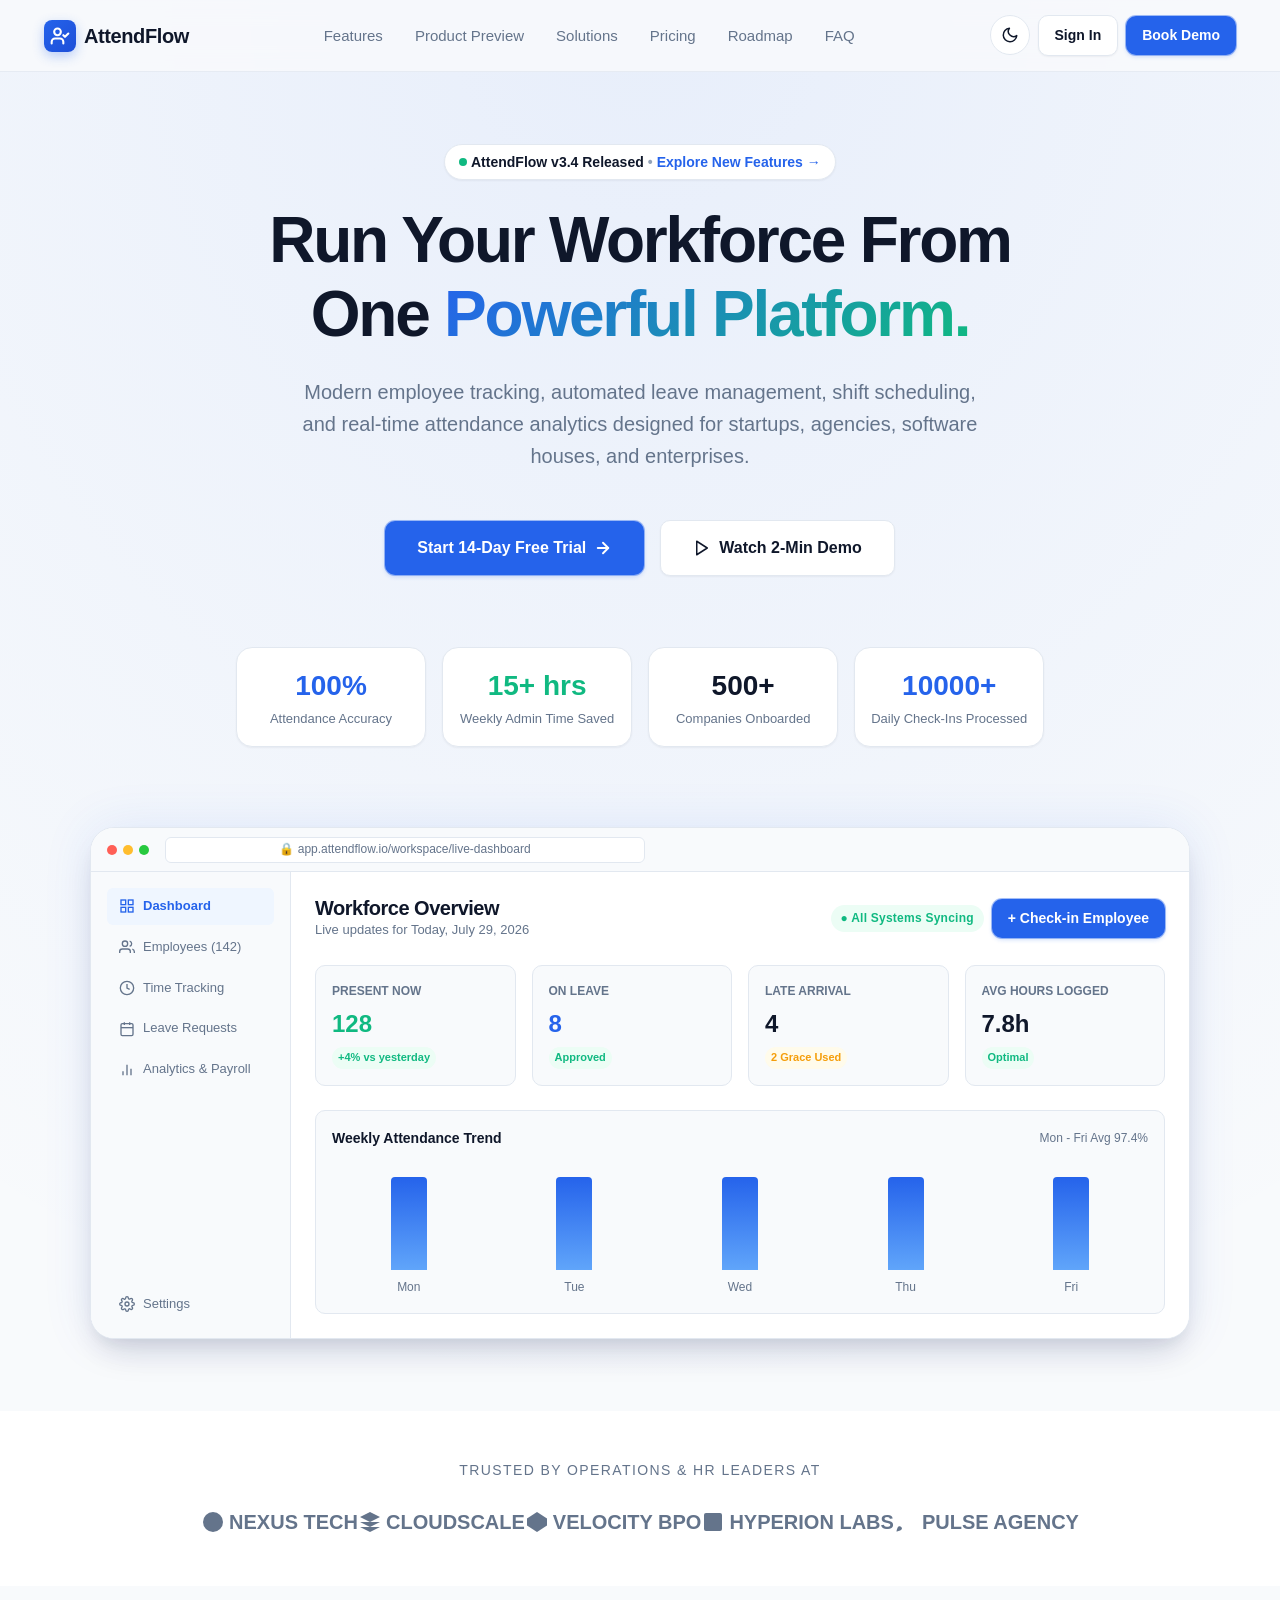
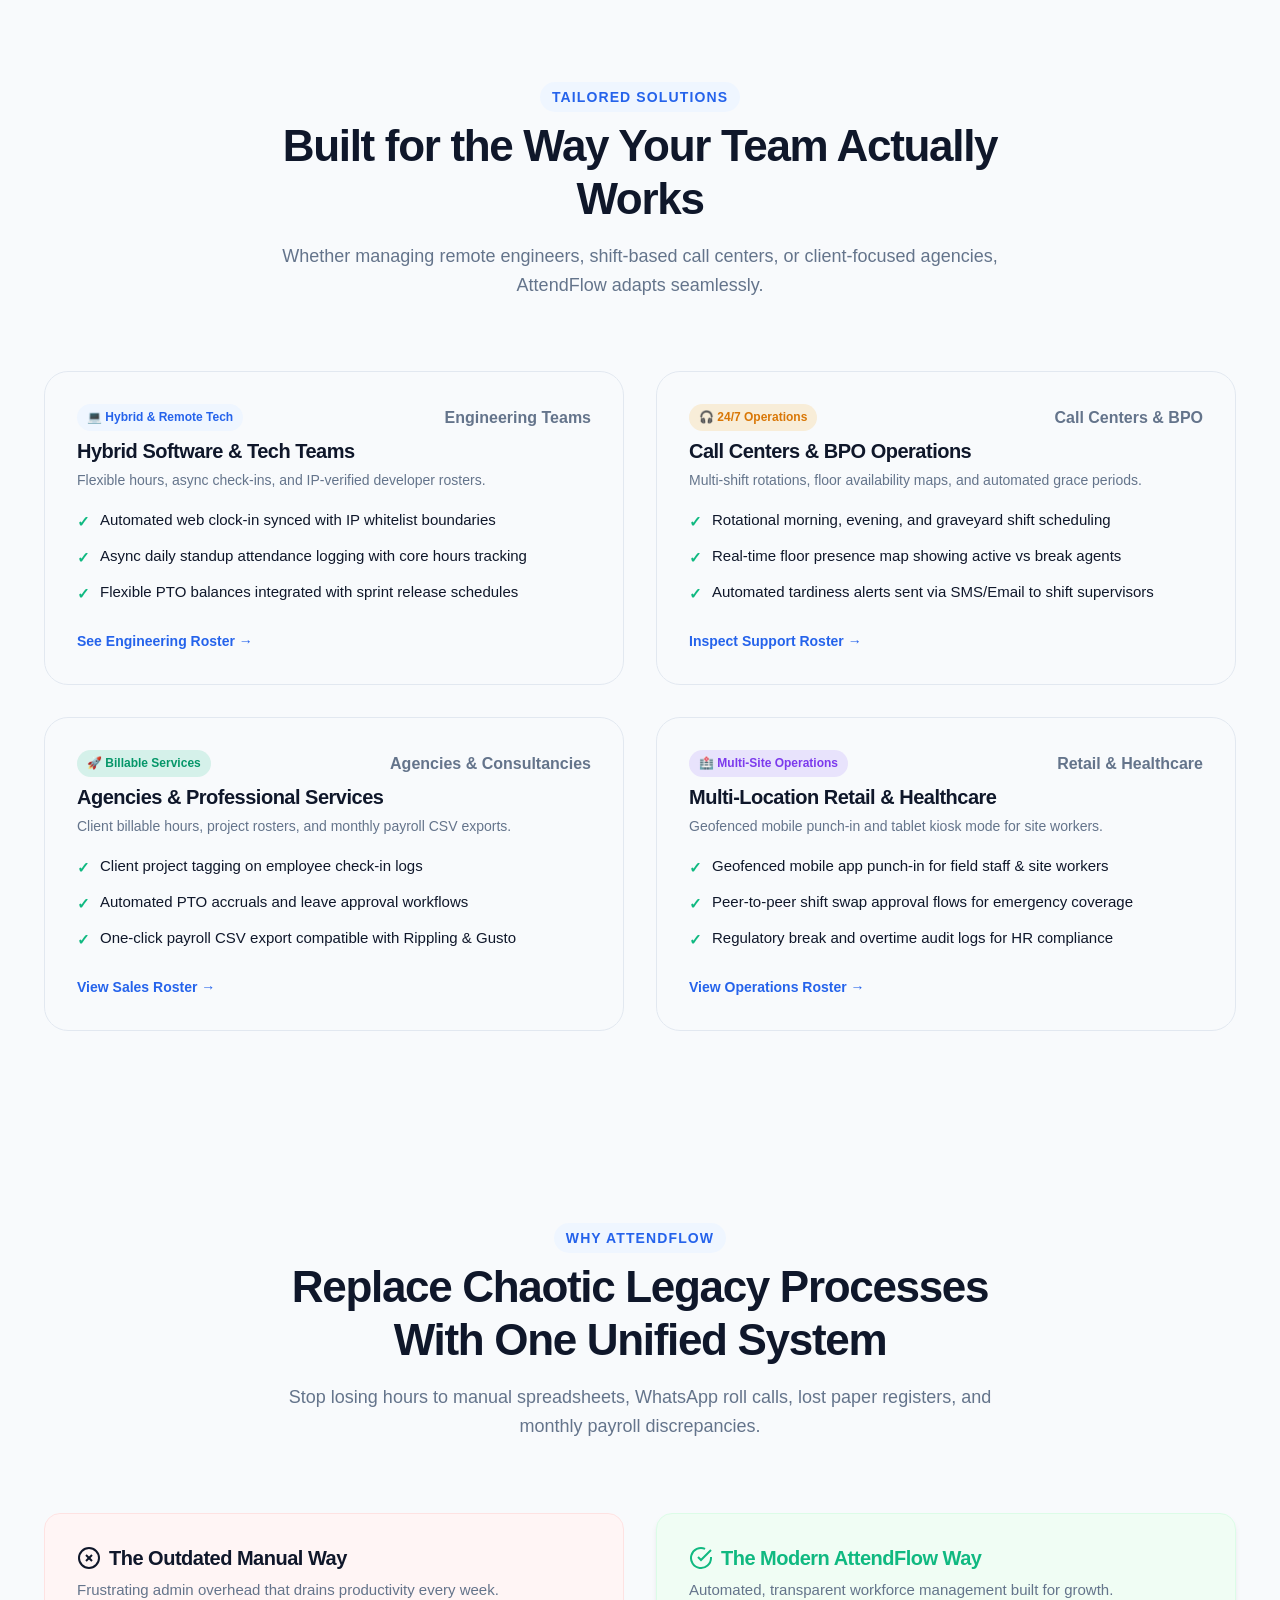
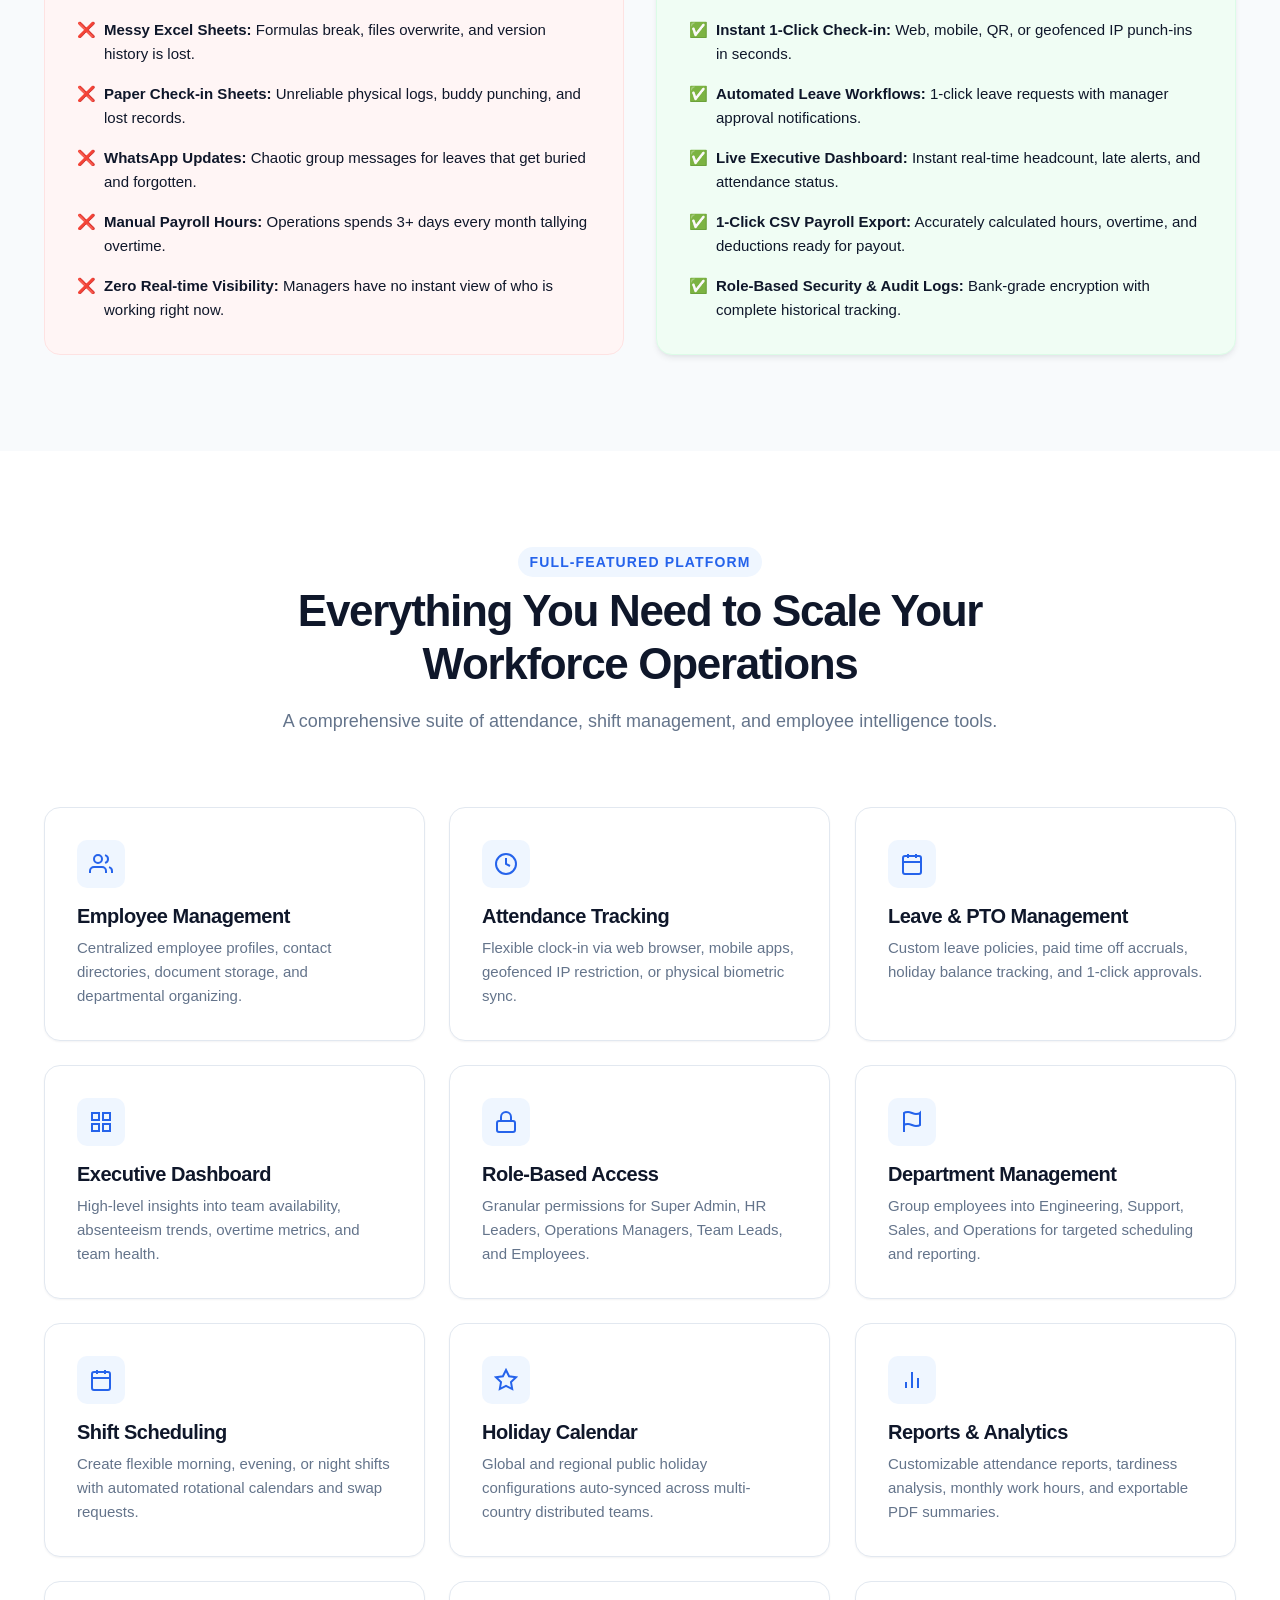
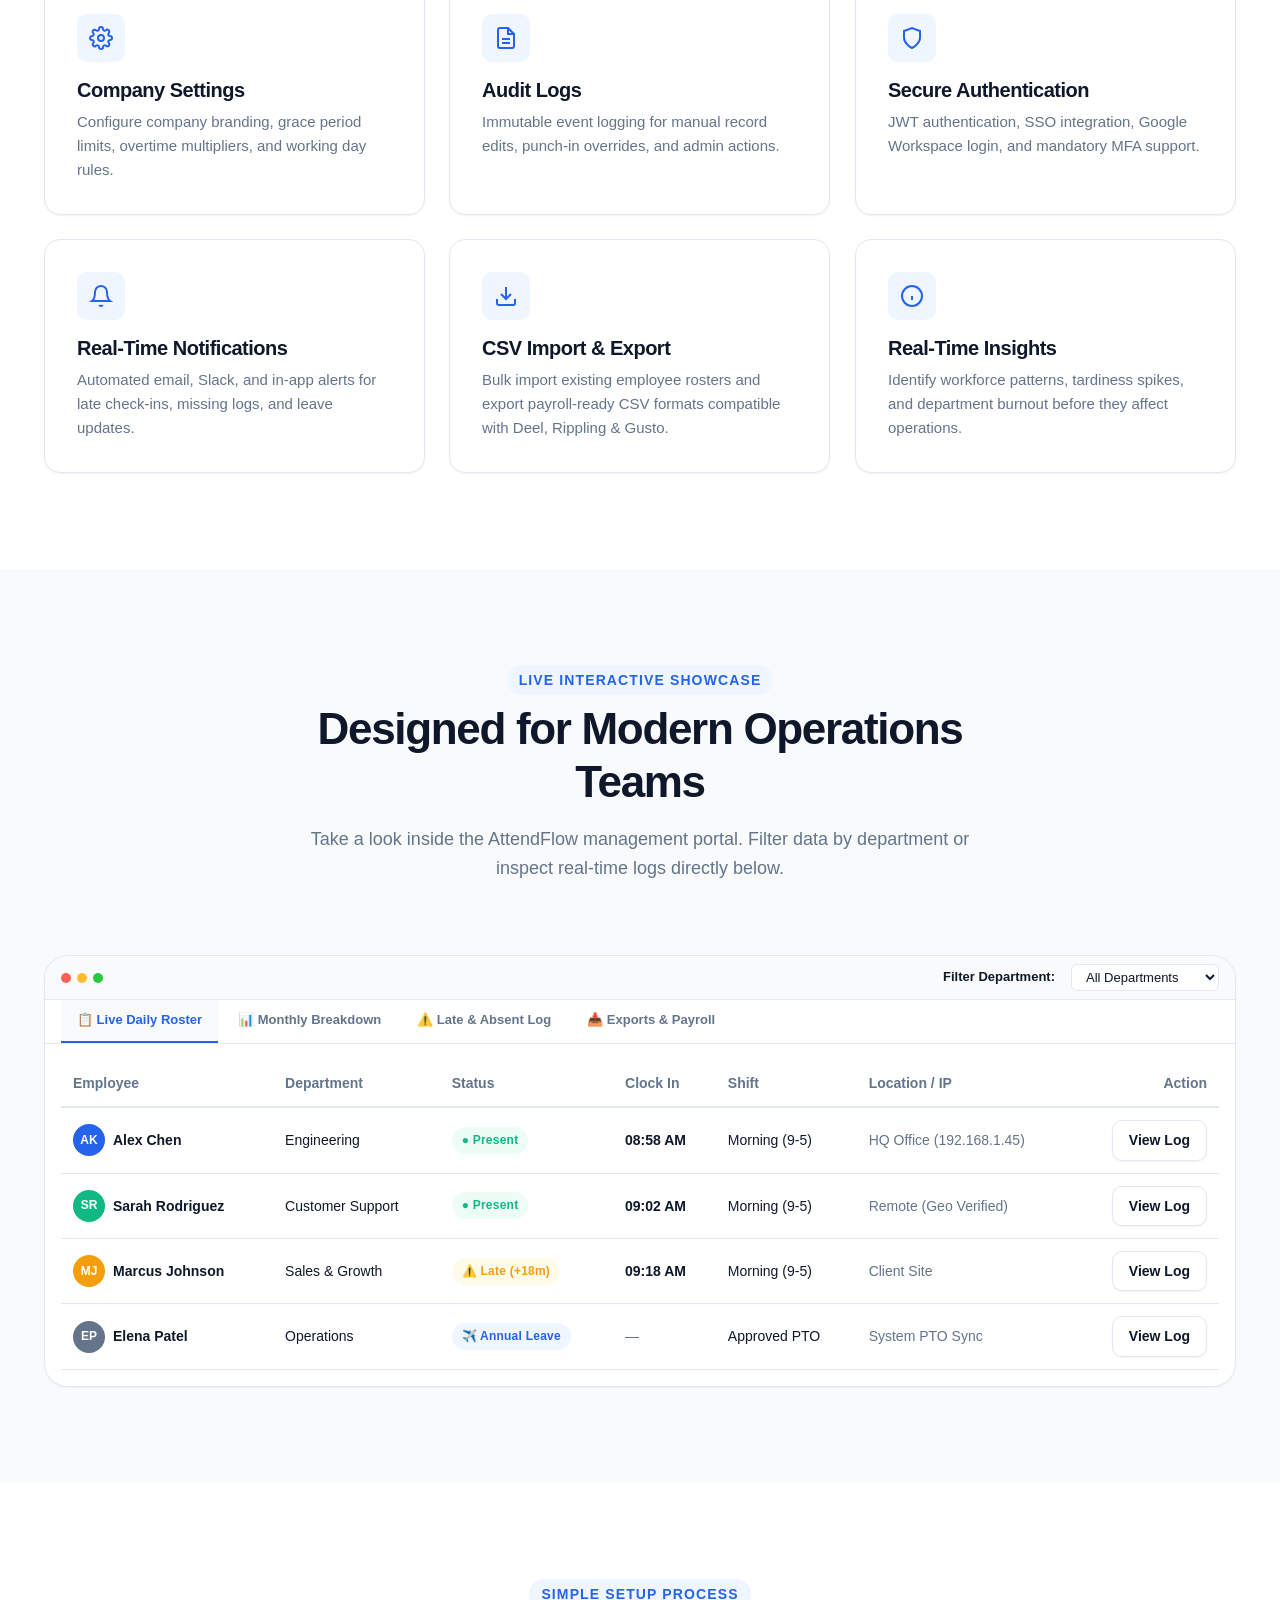
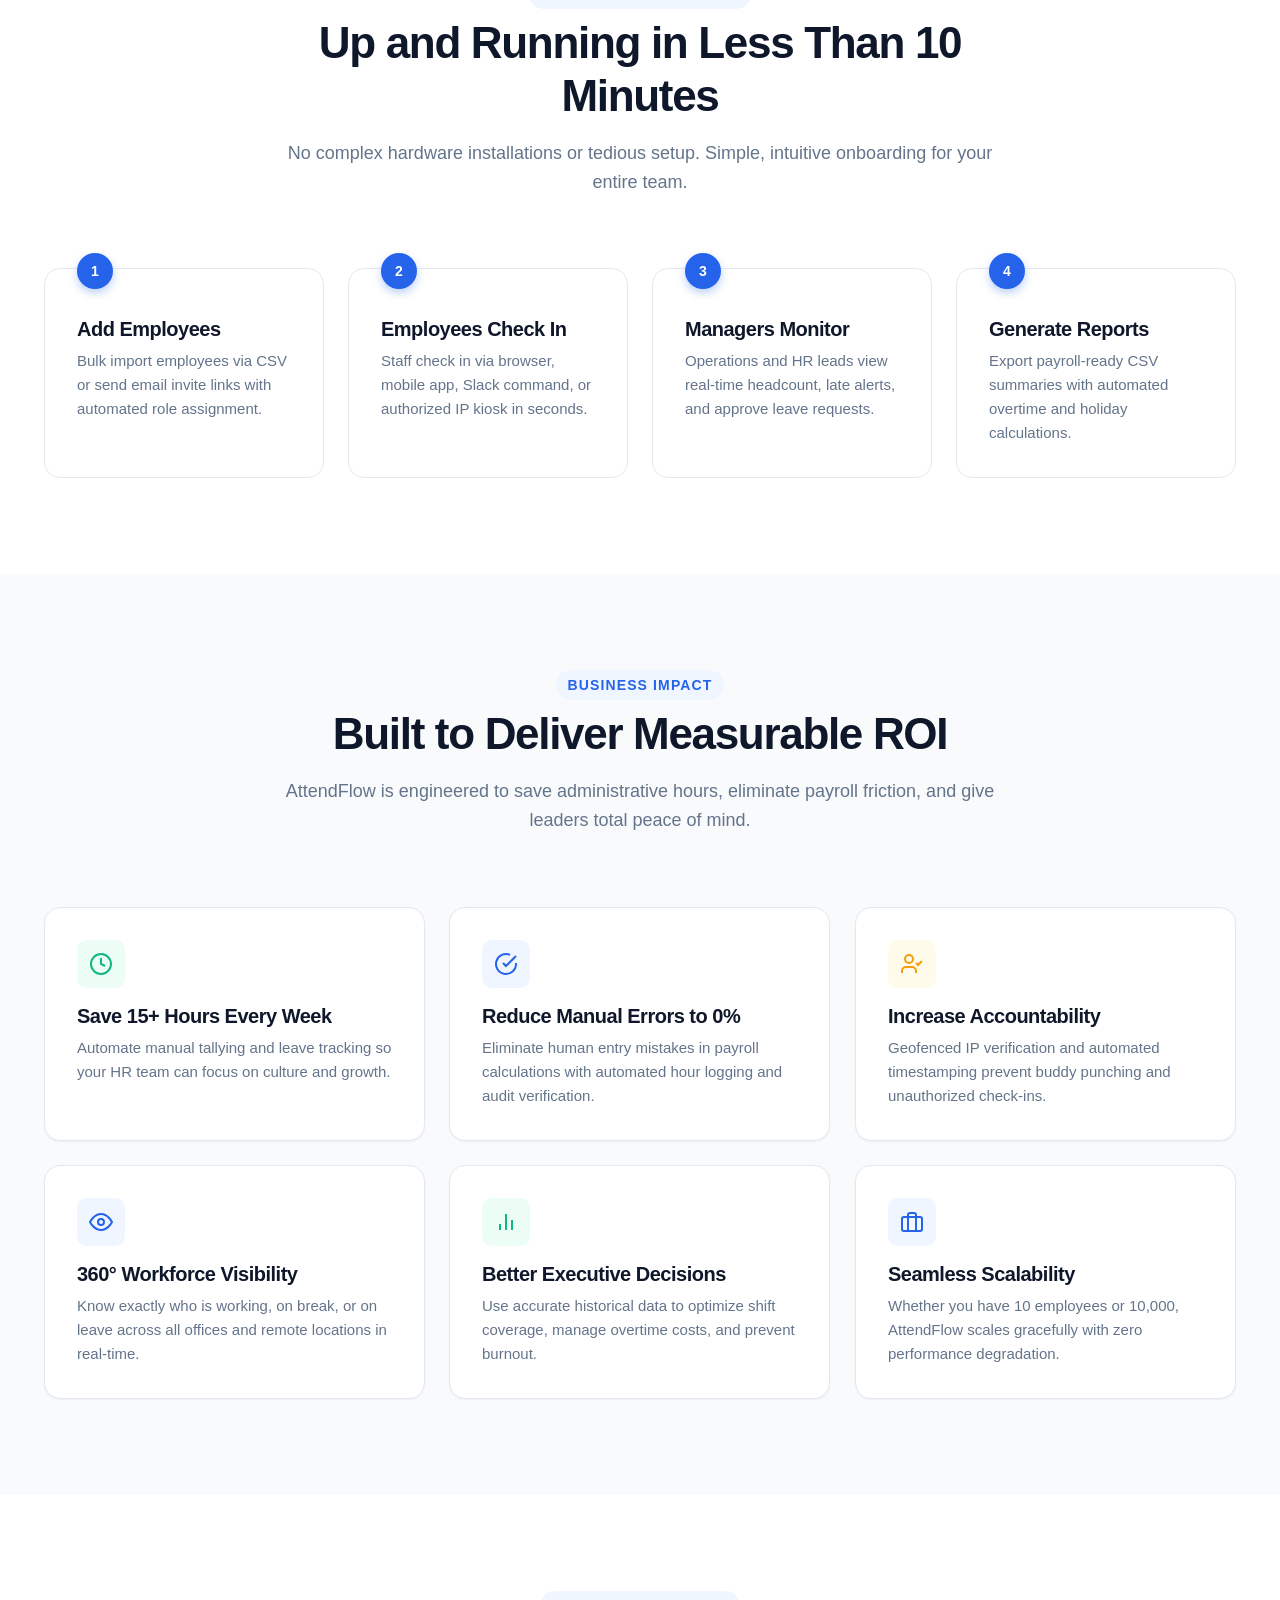
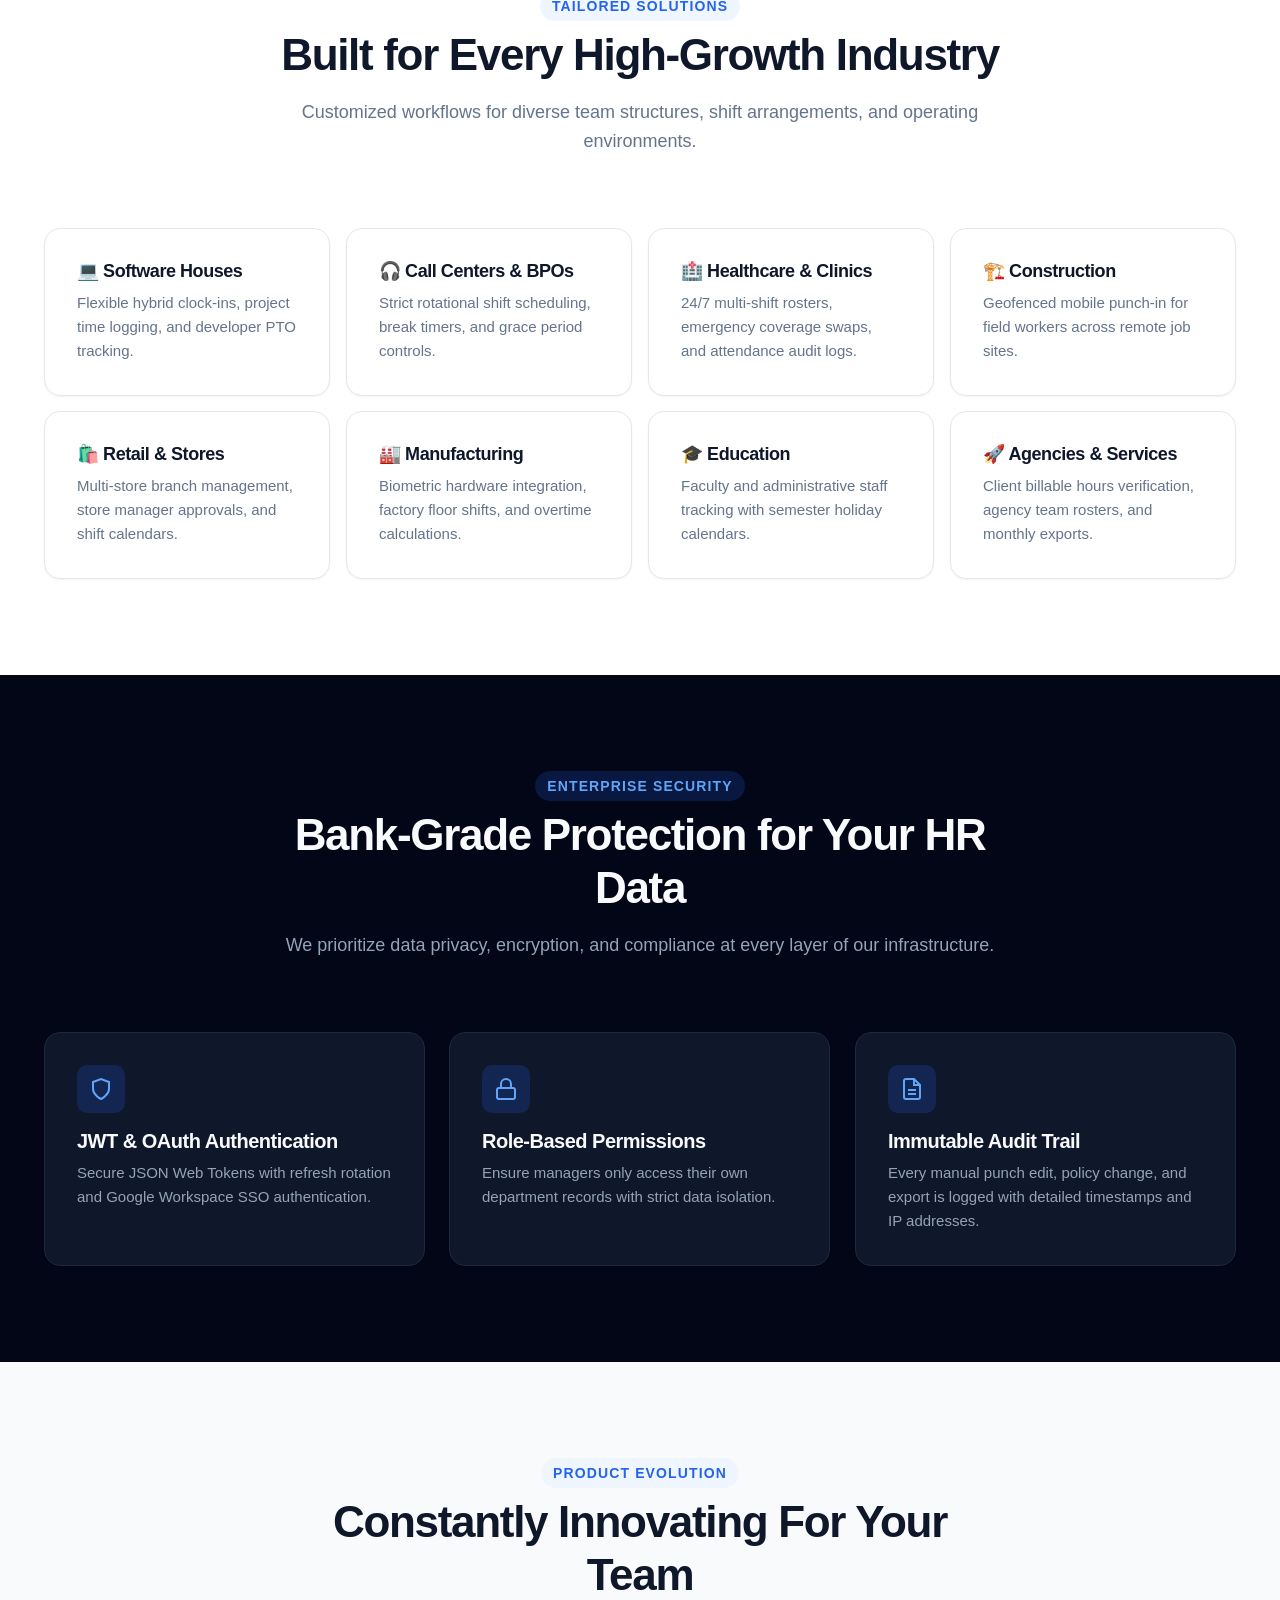
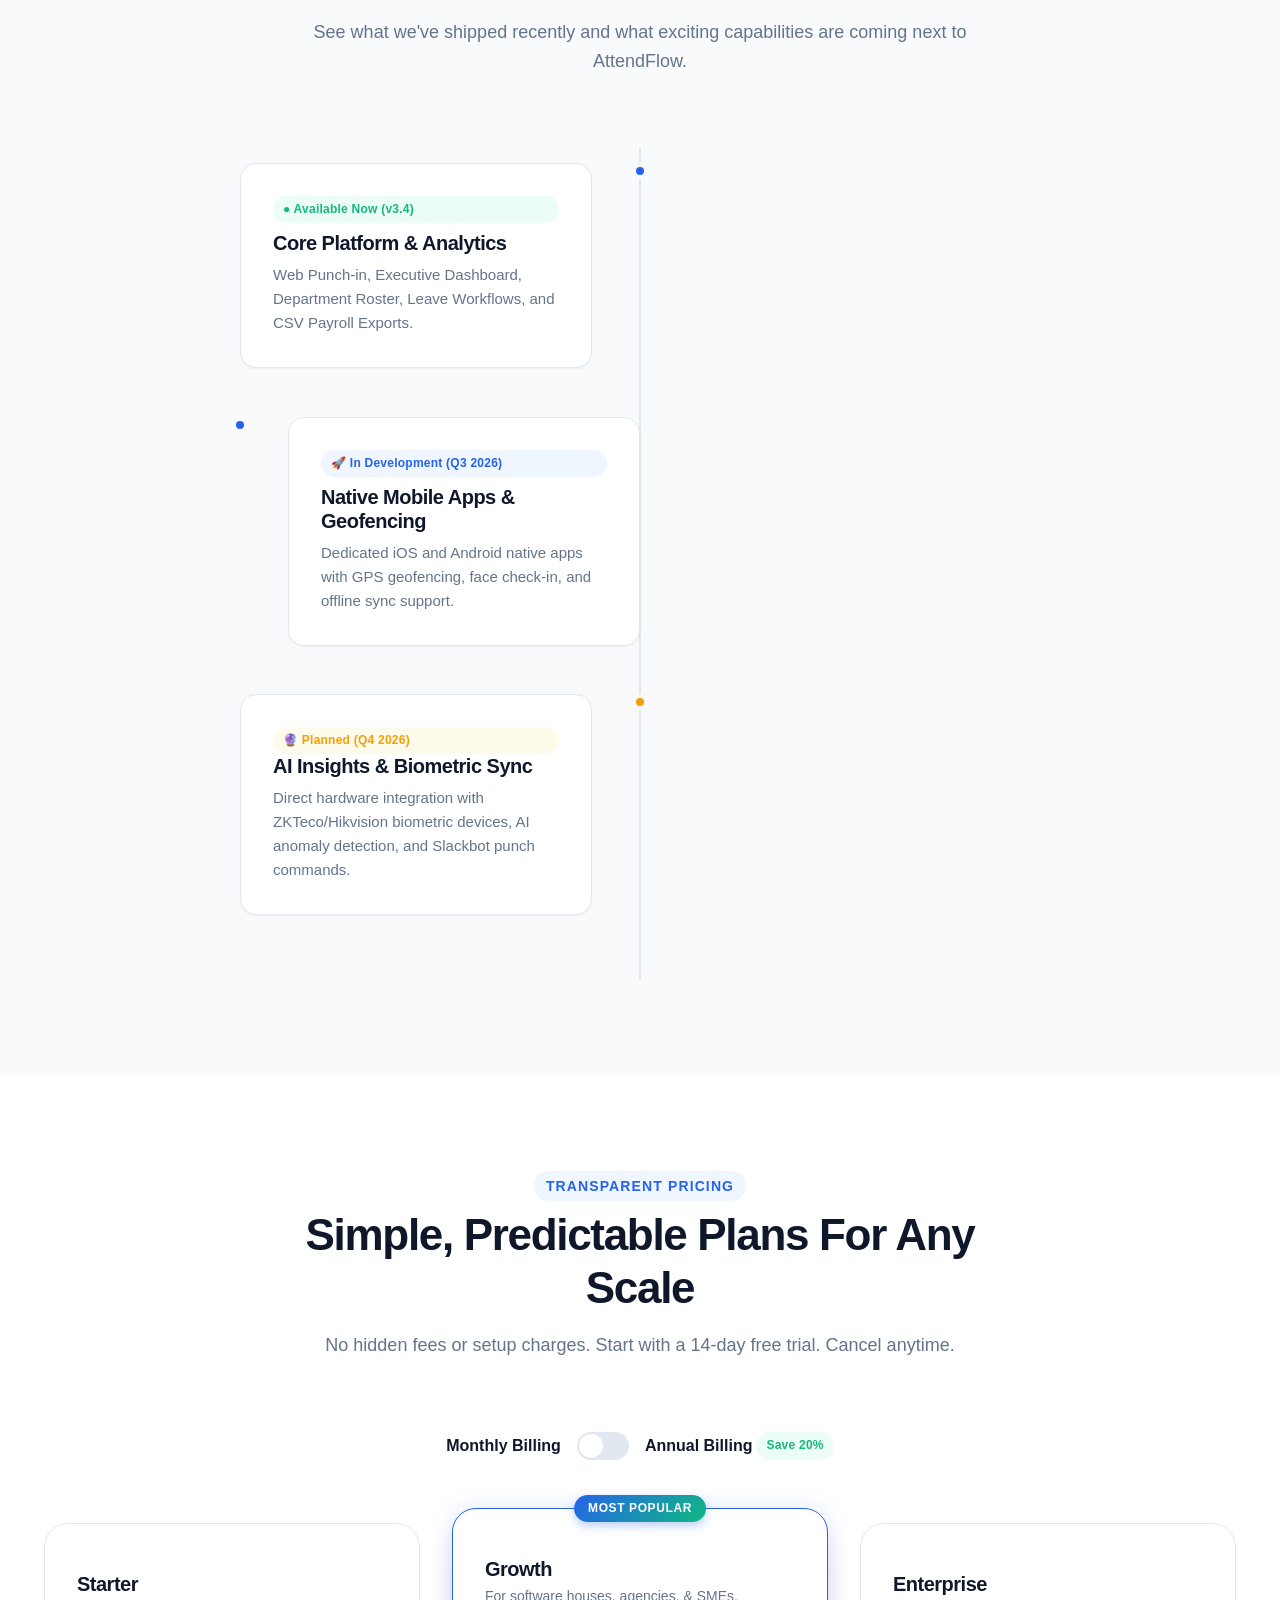
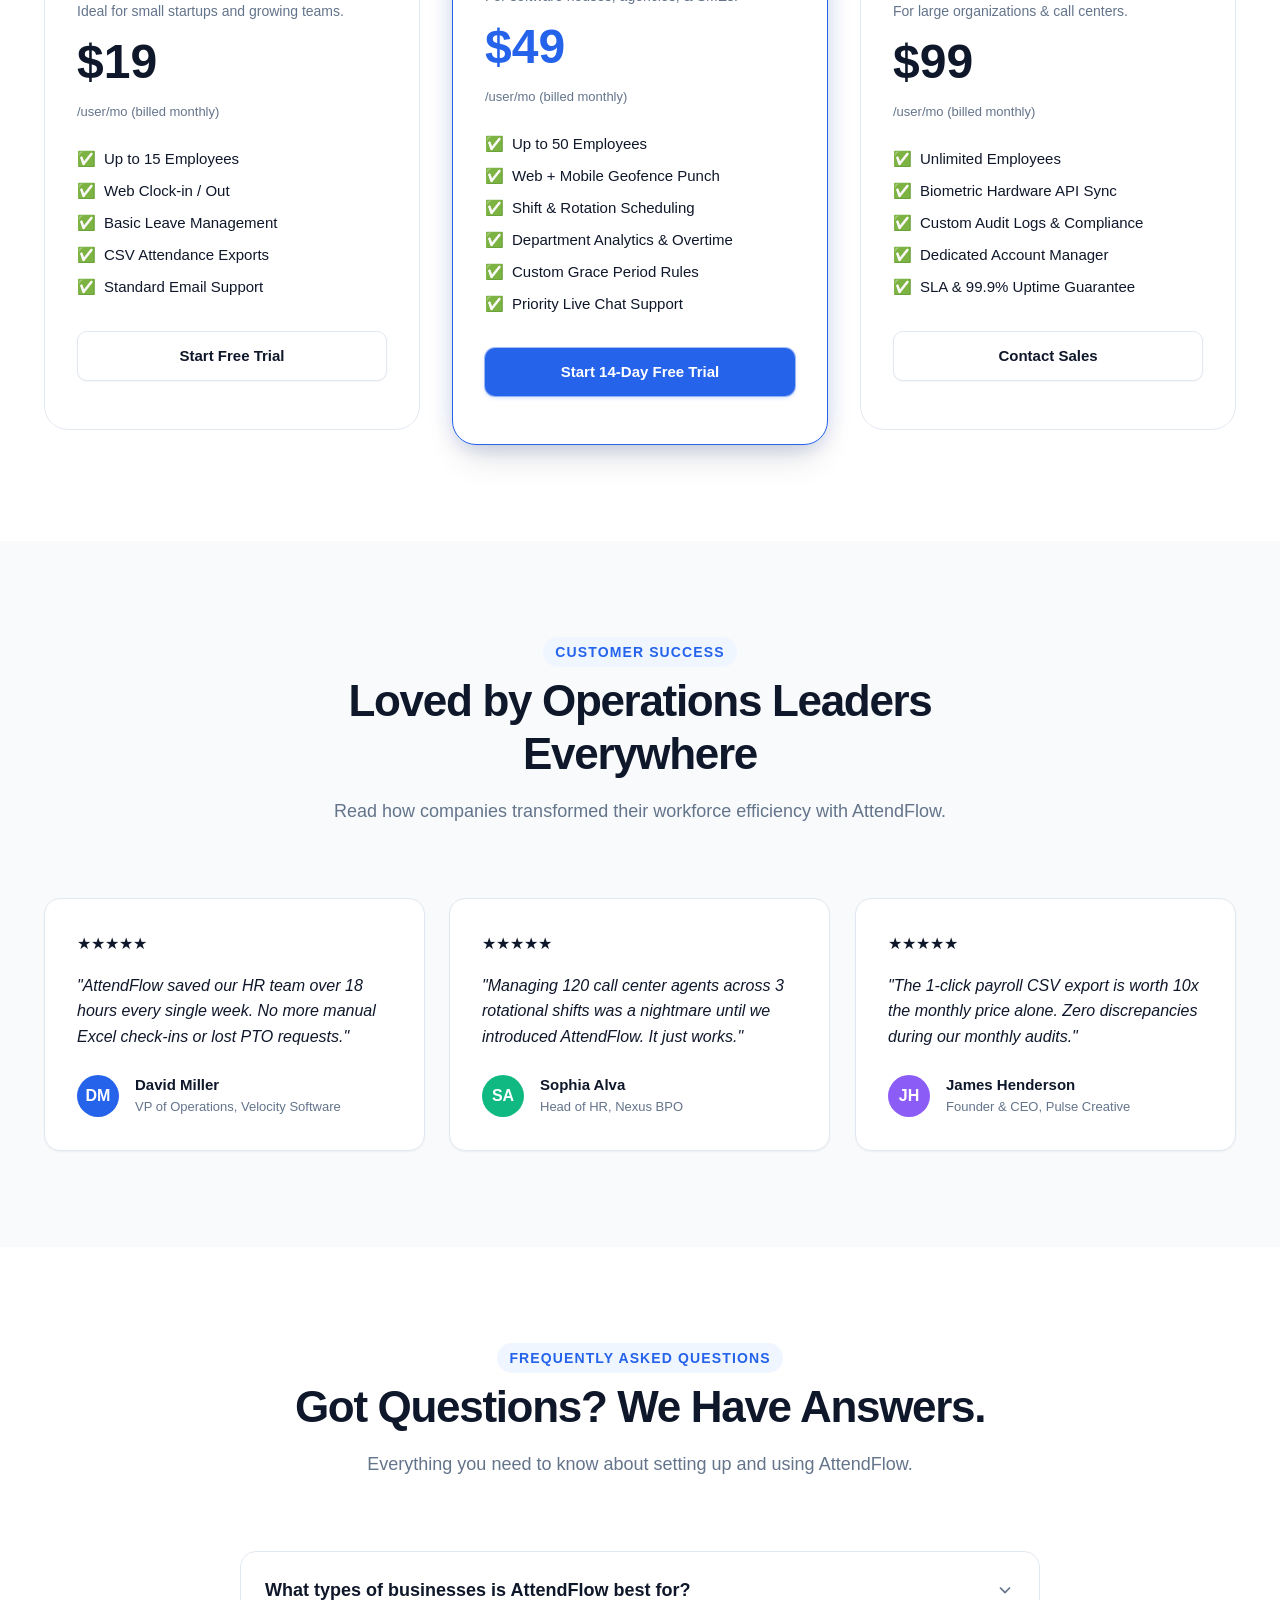
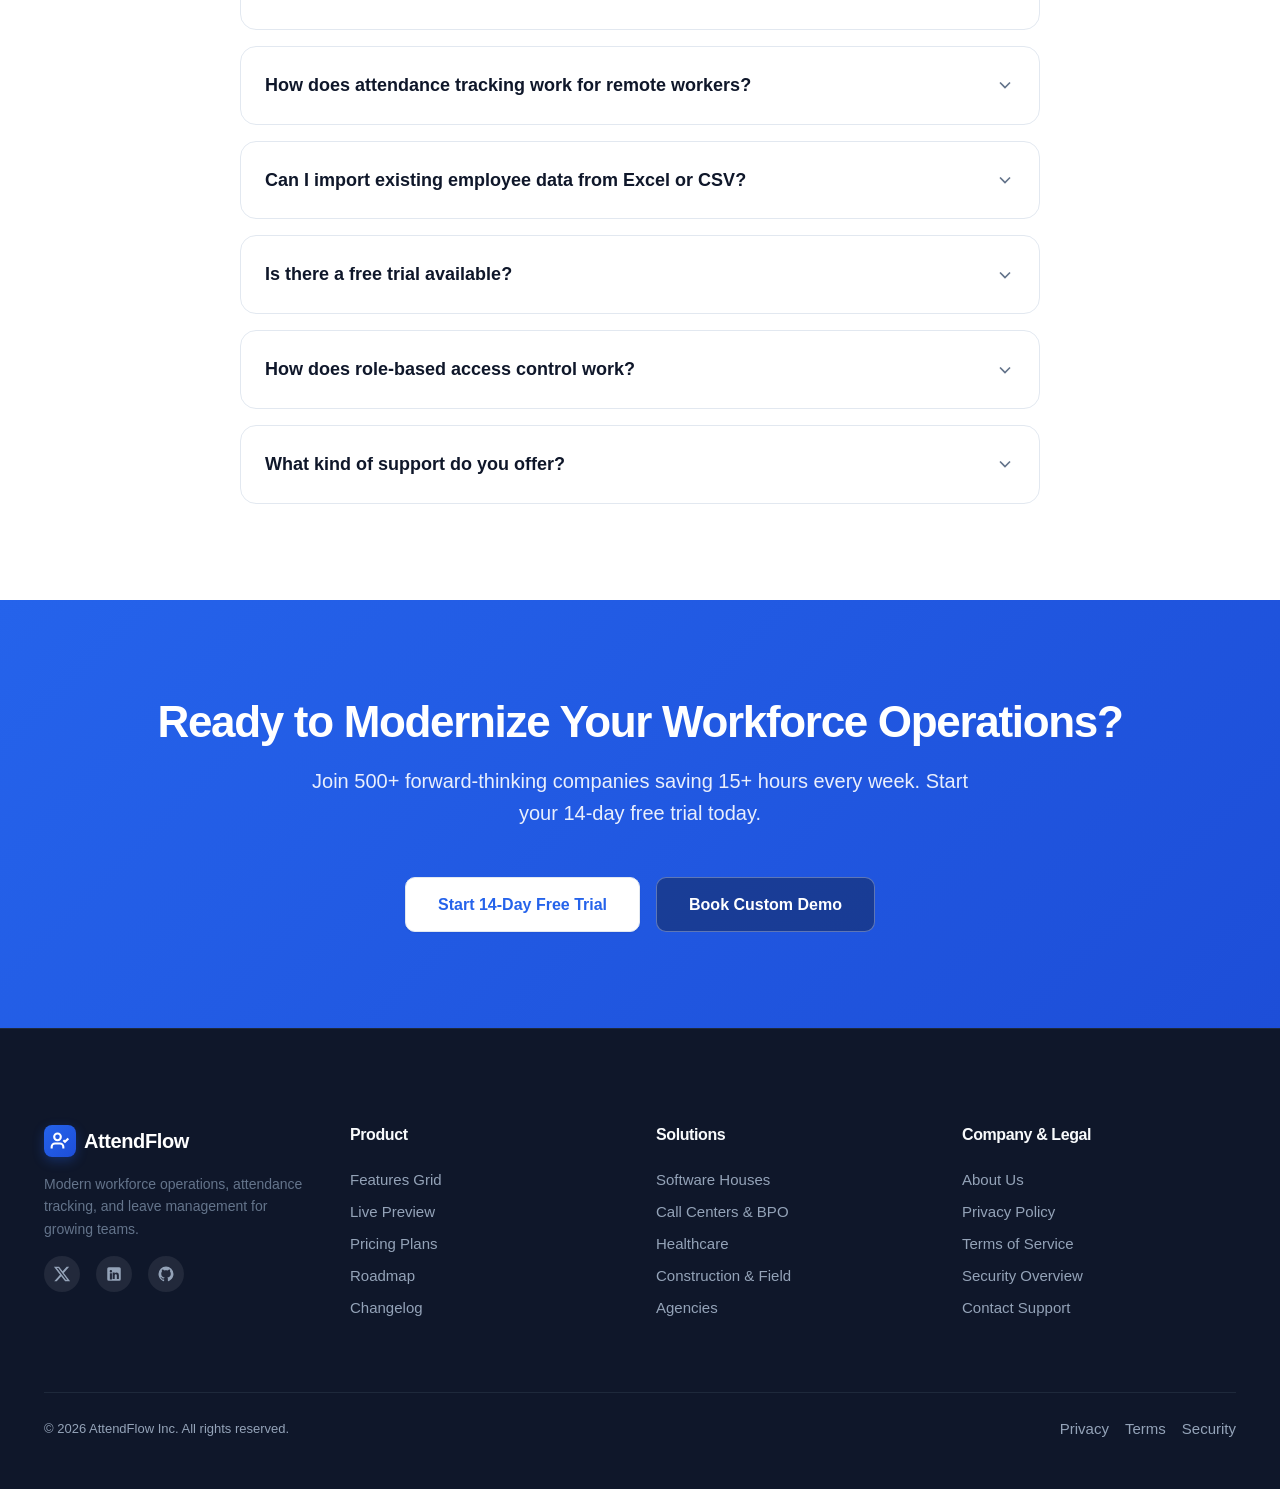
==== commit 88d21f9d: "feat: enhance SEO, accessibility, and UI components - Add SEO meta tags and analytics placeholders -" ====
--- a/index.html
+++ b/index.html
@@ -6,6 +6,26 @@
   <title>AttendFlow - Modern Workforce & Attendance Management Platform</title>
   <meta name="description" content="AttendFlow simplifies employee management, attendance tracking, leave requests, shift scheduling, and workforce analytics for growing teams and enterprises." />
   
+  <!-- SEO & Social Open Graph Meta Tags -->
+  <meta property="og:title" content="AttendFlow - Modern Workforce & Attendance Management" />
+  <meta property="og:description" content="Replace messy spreadsheets with 1-click attendance tracking, automated leave requests, and payroll-ready CSV exports." />
+  <meta property="og:type" content="website" />
+  <meta property="og:url" content="https://attendflow.io" />
+  <meta name="twitter:card" content="summary_large_image" />
+  <meta name="twitter:title" content="AttendFlow - Modern Workforce Operations" />
+  <meta name="twitter:description" content="Workforce and attendance management for growing teams. 14-day free trial." />
+
+  <!-- Analytics Script Insertion Placeholder (GA4 / Plausible) -->
+  <!-- 
+  <script async src="https://www.googletagmanager.com/gtag/js?id=G-XXXXXXXXXX"></script>
+  <script>
+    window.dataLayer = window.dataLayer || [];
+    function gtag(){dataLayer.push(arguments);}
+    gtag('js', new Date());
+    gtag('config', 'G-XXXXXXXXXX');
+  </script>
+  -->
+
   <!-- CSS Architecture -->
   <link rel="stylesheet" href="/css/base.css" />
   <link rel="stylesheet" href="/css/theme.css" />
@@ -276,6 +296,91 @@
   </section>
 
   <!-- ==========================================================================
+       3B. SAMPLE USE CASES & WORKFORCE SCENARIOS
+       ========================================================================== -->
+  <section class="section" id="use-cases">
+    <div class="container">
+      <div class="section-header reveal">
+        <span class="section-subtitle">Tailored Solutions</span>
+        <h2 class="section-title">Built for the Way Your Team Actually Works</h2>
+        <p class="section-description">
+          Whether managing remote engineers, shift-based call centers, or client-focused agencies, AttendFlow adapts seamlessly.
+        </p>
+      </div>
+
+      <div class="grid grid-cols-2 gap-xl">
+        <!-- Use Case 1 -->
+        <div class="use-case-card reveal">
+          <div class="flex items-center justify-between mb-sm">
+            <span class="use-case-badge">💻 Hybrid & Remote Tech</span>
+            <span class="text-muted text-xs font-semibold">Engineering Teams</span>
+          </div>
+          <h3 style="font-size: 1.25rem; font-weight: 700; margin-bottom: 6px;">Hybrid Software & Tech Teams</h3>
+          <p class="text-muted" style="font-size: 0.875rem;">Flexible hours, async check-ins, and IP-verified developer rosters.</p>
+          
+          <div class="use-case-bullet-list">
+            <div class="use-case-bullet"><span class="use-case-bullet-icon">✓</span> Automated web clock-in synced with IP whitelist boundaries</div>
+            <div class="use-case-bullet"><span class="use-case-bullet-icon">✓</span> Async daily standup attendance logging with core hours tracking</div>
+            <div class="use-case-bullet"><span class="use-case-bullet-icon">✓</span> Flexible PTO balances integrated with sprint release schedules</div>
+          </div>
+          <a class="use-case-link" data-dept-select="engineering">See Engineering Roster →</a>
+        </div>
+
+        <!-- Use Case 2 -->
+        <div class="use-case-card reveal delay-100">
+          <div class="flex items-center justify-between mb-sm">
+            <span class="use-case-badge" style="background: rgba(245, 158, 11, 0.15); color: #D97706;">🎧 24/7 Operations</span>
+            <span class="text-muted text-xs font-semibold">Call Centers & BPO</span>
+          </div>
+          <h3 style="font-size: 1.25rem; font-weight: 700; margin-bottom: 6px;">Call Centers & BPO Operations</h3>
+          <p class="text-muted" style="font-size: 0.875rem;">Multi-shift rotations, floor availability maps, and automated grace periods.</p>
+          
+          <div class="use-case-bullet-list">
+            <div class="use-case-bullet"><span class="use-case-bullet-icon">✓</span> Rotational morning, evening, and graveyard shift scheduling</div>
+            <div class="use-case-bullet"><span class="use-case-bullet-icon">✓</span> Real-time floor presence map showing active vs break agents</div>
+            <div class="use-case-bullet"><span class="use-case-bullet-icon">✓</span> Automated tardiness alerts sent via SMS/Email to shift supervisors</div>
+          </div>
+          <a class="use-case-link" data-dept-select="support">Inspect Support Roster →</a>
+        </div>
+
+        <!-- Use Case 3 -->
+        <div class="use-case-card reveal delay-200">
+          <div class="flex items-center justify-between mb-sm">
+            <span class="use-case-badge" style="background: rgba(16, 185, 129, 0.15); color: #059669;">🚀 Billable Services</span>
+            <span class="text-muted text-xs font-semibold">Agencies & Consultancies</span>
+          </div>
+          <h3 style="font-size: 1.25rem; font-weight: 700; margin-bottom: 6px;">Agencies & Professional Services</h3>
+          <p class="text-muted" style="font-size: 0.875rem;">Client billable hours, project rosters, and monthly payroll CSV exports.</p>
+          
+          <div class="use-case-bullet-list">
+            <div class="use-case-bullet"><span class="use-case-bullet-icon">✓</span> Client project tagging on employee check-in logs</div>
+            <div class="use-case-bullet"><span class="use-case-bullet-icon">✓</span> Automated PTO accruals and leave approval workflows</div>
+            <div class="use-case-bullet"><span class="use-case-bullet-icon">✓</span> One-click payroll CSV export compatible with Rippling & Gusto</div>
+          </div>
+          <a class="use-case-link" data-dept-select="sales">View Sales Roster →</a>
+        </div>
+
+        <!-- Use Case 4 -->
+        <div class="use-case-card reveal delay-300">
+          <div class="flex items-center justify-between mb-sm">
+            <span class="use-case-badge" style="background: rgba(139, 92, 246, 0.15); color: #7C3AED;">🏥 Multi-Site Operations</span>
+            <span class="text-muted text-xs font-semibold">Retail & Healthcare</span>
+          </div>
+          <h3 style="font-size: 1.25rem; font-weight: 700; margin-bottom: 6px;">Multi-Location Retail & Healthcare</h3>
+          <p class="text-muted" style="font-size: 0.875rem;">Geofenced mobile punch-in and tablet kiosk mode for site workers.</p>
+          
+          <div class="use-case-bullet-list">
+            <div class="use-case-bullet"><span class="use-case-bullet-icon">✓</span> Geofenced mobile app punch-in for field staff & site workers</div>
+            <div class="use-case-bullet"><span class="use-case-bullet-icon">✓</span> Peer-to-peer shift swap approval flows for emergency coverage</div>
+            <div class="use-case-bullet"><span class="use-case-bullet-icon">✓</span> Regulatory break and overtime audit logs for HR compliance</div>
+          </div>
+          <a class="use-case-link" data-dept-select="operations">View Operations Roster →</a>
+        </div>
+      </div>
+    </div>
+  </section>
+
+  <!-- ==========================================================================
        4. WHY ATTENDFLOW (PROBLEM VS SOLUTION)
        ========================================================================== -->
   <section class="section" id="solutions">
@@ -538,8 +643,16 @@
           </div>
         </div>
 
-        <!-- Sample Interactive Table -->
-        <div style="overflow-x: auto; padding: var(--space-md);">
+        <!-- Report Navigation Tabs -->
+        <div class="report-tabs" role="tablist">
+          <button class="report-tab-btn active" data-target-view="viewOverview" role="tab" aria-selected="true">📋 Live Daily Roster</button>
+          <button class="report-tab-btn" data-target-view="viewAttendance" role="tab" aria-selected="false">📊 Monthly Breakdown</button>
+          <button class="report-tab-btn" data-target-view="viewExceptions" role="tab" aria-selected="false">⚠️ Late & Absent Log</button>
+          <button class="report-tab-btn" data-target-view="viewExports" role="tab" aria-selected="false">📥 Exports & Payroll</button>
+        </div>
+
+        <!-- PANEL 1: Live Overview Roster -->
+        <div id="viewOverview" class="dashboard-view-panel active" style="overflow-x: auto; padding: var(--space-md);">
           <table style="width: 100%; border-collapse: collapse; text-align: left; font-size: 0.875rem;">
             <thead>
               <tr style="border-bottom: 2px solid var(--color-border); color: var(--color-text-muted);">
@@ -612,6 +725,144 @@
             </tbody>
           </table>
         </div>
+
+        <!-- PANEL 2: Monthly Breakdown Report -->
+        <div id="viewAttendance" class="dashboard-view-panel" style="overflow-x: auto; padding: var(--space-md);">
+          <div class="grid grid-cols-3 gap-md mb-md">
+            <div class="card" style="padding: 12px;">
+              <div class="text-xs text-muted font-semibold">Monthly Avg Attendance</div>
+              <div class="font-bold text-primary" style="font-size: 1.5rem;">98.4%</div>
+            </div>
+            <div class="card" style="padding: 12px;">
+              <div class="text-xs text-muted font-semibold">Total Work Hours Logged</div>
+              <div class="font-bold text-accent" style="font-size: 1.5rem;">24,850 hrs</div>
+            </div>
+            <div class="card" style="padding: 12px;">
+              <div class="text-xs text-muted font-semibold">Overtime Ratio</div>
+              <div class="font-bold text-warning" style="font-size: 1.5rem;">2.1%</div>
+            </div>
+          </div>
+          <table style="width: 100%; border-collapse: collapse; text-align: left; font-size: 0.875rem;">
+            <thead>
+              <tr style="border-bottom: 2px solid var(--color-border); color: var(--color-text-muted);">
+                <th style="padding: 10px;">Department</th>
+                <th style="padding: 10px;">Headcount</th>
+                <th style="padding: 10px;">Scheduled Hrs</th>
+                <th style="padding: 10px;">Logged Hrs</th>
+                <th style="padding: 10px;">Punctuality Rate</th>
+              </tr>
+            </thead>
+            <tbody>
+              <tr style="border-bottom: 1px solid var(--color-border);">
+                <td style="padding: 10px; font-weight: 600;">Engineering</td>
+                <td style="padding: 10px;">42 staff</td>
+                <td style="padding: 10px;">6,720 hrs</td>
+                <td style="padding: 10px;">6,680 hrs</td>
+                <td style="padding: 10px;"><span class="badge badge-green">99.4%</span></td>
+              </tr>
+              <tr style="border-bottom: 1px solid var(--color-border);">
+                <td style="padding: 10px; font-weight: 600;">Customer Support</td>
+                <td style="padding: 10px;">54 staff</td>
+                <td style="padding: 10px;">8,640 hrs</td>
+                <td style="padding: 10px;">8,590 hrs</td>
+                <td style="padding: 10px;"><span class="badge badge-green">98.1%</span></td>
+              </tr>
+              <tr style="border-bottom: 1px solid var(--color-border);">
+                <td style="padding: 10px; font-weight: 600;">Sales & Growth</td>
+                <td style="padding: 10px;">28 staff</td>
+                <td style="padding: 10px;">4,480 hrs</td>
+                <td style="padding: 10px;">4,410 hrs</td>
+                <td style="padding: 10px;"><span class="badge" style="background: var(--color-warning-light); color: var(--color-warning);">96.2%</span></td>
+              </tr>
+              <tr style="border-bottom: 1px solid var(--color-border);">
+                <td style="padding: 10px; font-weight: 600;">Operations & HR</td>
+                <td style="padding: 10px;">18 staff</td>
+                <td style="padding: 10px;">2,880 hrs</td>
+                <td style="padding: 10px;">2,870 hrs</td>
+                <td style="padding: 10px;"><span class="badge badge-green">99.1%</span></td>
+              </tr>
+            </tbody>
+          </table>
+        </div>
+
+        <!-- PANEL 3: Late & Absent Exception Log -->
+        <div id="viewExceptions" class="dashboard-view-panel" style="overflow-x: auto; padding: var(--space-md);">
+          <div class="flex items-center justify-between mb-md">
+            <div>
+              <h4 style="font-size: 1rem; font-weight: 700;">Exception Log & Grace Period Usage</h4>
+              <p class="text-xs text-muted">Automatically flagged punctuality breaches for supervisor review</p>
+            </div>
+            <button class="btn btn-secondary btn-sm" data-action="export-report" data-format="exceptions">Export Exceptions List</button>
+          </div>
+          <table style="width: 100%; border-collapse: collapse; text-align: left; font-size: 0.875rem;">
+            <thead>
+              <tr style="border-bottom: 2px solid var(--color-border); color: var(--color-text-muted);">
+                <th style="padding: 10px;">Date</th>
+                <th style="padding: 10px;">Employee</th>
+                <th style="padding: 10px;">Scheduled In</th>
+                <th style="padding: 10px;">Actual In</th>
+                <th style="padding: 10px;">Variance</th>
+                <th style="padding: 10px;">Reason / Status</th>
+              </tr>
+            </thead>
+            <tbody>
+              <tr style="border-bottom: 1px solid var(--color-border);">
+                <td style="padding: 10px;">Today</td>
+                <td style="padding: 10px; font-weight: 600;">Marcus Johnson</td>
+                <td style="padding: 10px;">09:00 AM</td>
+                <td style="padding: 10px;">09:18 AM</td>
+                <td style="padding: 10px; color: var(--color-warning); font-weight: 600;">+18 mins</td>
+                <td style="padding: 10px;"><span class="badge badge-warning">Grace Approved</span></td>
+              </tr>
+              <tr style="border-bottom: 1px solid var(--color-border);">
+                <td style="padding: 10px;">Yesterday</td>
+                <td style="padding: 10px; font-weight: 600;">David Miller</td>
+                <td style="padding: 10px;">08:30 AM</td>
+                <td style="padding: 10px;">08:42 AM</td>
+                <td style="padding: 10px; color: var(--color-warning); font-weight: 600;">+12 mins</td>
+                <td style="padding: 10px;"><span class="badge badge-warning">Grace Approved</span></td>
+              </tr>
+              <tr style="border-bottom: 1px solid var(--color-border);">
+                <td style="padding: 10px;">Jul 27</td>
+                <td style="padding: 10px; font-weight: 600;">Sophia Alva</td>
+                <td style="padding: 10px;">09:00 AM</td>
+                <td style="padding: 10px;">—</td>
+                <td style="padding: 10px; color: var(--color-danger); font-weight: 600;">Full Day</td>
+                <td style="padding: 10px;"><span class="badge badge-primary">Approved PTO</span></td>
+              </tr>
+            </tbody>
+          </table>
+        </div>
+
+        <!-- PANEL 4: Exports & Payroll Integration -->
+        <div id="viewExports" class="dashboard-view-panel" style="padding: var(--space-xl);">
+          <div class="text-center" style="max-width: 600px; margin: 0 auto;">
+            <div style="font-size: 2.5rem; margin-bottom: var(--space-xs);">📊</div>
+            <h4 style="font-size: 1.25rem; font-weight: 700; margin-bottom: 6px;">Payroll & Attendance Export Hub</h4>
+            <p class="text-muted" style="font-size: 0.875rem; margin-bottom: var(--space-lg);">
+              Generate instant, audit-ready CSV, XML, or PDF exports pre-formatted for Rippling, Gusto, Deel, Quickbooks, and ADP.
+            </p>
+
+            <div class="grid grid-cols-3 gap-md mb-lg">
+              <button class="btn btn-secondary flex-col items-center justify-center gap-xs" style="padding: 16px;" data-action="export-report" data-format="csv">
+                <span style="font-size: 1.25rem;">📄</span>
+                <span style="font-weight: 700;">Download CSV</span>
+                <span class="text-xs text-muted">Standard Payroll</span>
+              </button>
+              <button class="btn btn-secondary flex-col items-center justify-center gap-xs" style="padding: 16px;" data-action="export-report" data-format="xml">
+                <span style="font-size: 1.25rem;">📁</span>
+                <span style="font-weight: 700;">Payroll XML</span>
+                <span class="text-xs text-muted">ERP Integration</span>
+              </button>
+              <button class="btn btn-secondary flex-col items-center justify-center gap-xs" style="padding: 16px;" data-action="export-report" data-format="audit">
+                <span style="font-size: 1.25rem;">🔒</span>
+                <span style="font-weight: 700;">Audit Trail</span>
+                <span class="text-xs text-muted">HR Compliance</span>
+              </button>
+            </div>
+            <p class="text-xs text-muted">🔒 All exports are encrypted using 256-bit SHA authentication before download.</p>
+          </div>
+        </div>
       </div>
     </div>
   </section>
@@ -1207,41 +1458,87 @@
   <!-- ==========================================================================
        DEMO REQUEST MODAL POPUP
        ========================================================================== -->
-  <div class="modal-overlay" id="demoModal">
+  <div class="modal-overlay" id="demoModal" role="dialog" aria-labelledby="modalTitle" aria-describedby="modalDesc">
     <div class="modal-card">
       <div class="flex items-center justify-between mb-md">
-        <h3 style="font-size: 1.5rem; font-weight: 800;">Get Started With AttendFlow</h3>
-        <button id="closeModalBtn" style="font-size: 1.5rem; cursor: pointer; color: var(--color-text-muted);">&times;</button>
-      </div>
-      <p class="text-muted mb-lg" style="font-size: 0.9375rem;">
+        <h3 id="modalTitle" style="font-size: 1.5rem; font-weight: 800;">Get Started With AttendFlow</h3>
+        <button id="closeModalBtn" aria-label="Close modal dialog" style="font-size: 1.5rem; cursor: pointer; color: var(--color-text-muted);">&times;</button>
+      </div>
+      <p id="modalDesc" class="text-muted mb-lg" style="font-size: 0.9375rem;">
         Fill in your details to get instant 14-day demo access to the AttendFlow workforce platform.
       </p>
 
+      <!-- Active Form -->
       <form id="demoForm" class="flex flex-col gap-md">
         <div>
-          <label style="display: block; font-size: 0.8125rem; font-weight: 600; margin-bottom: 4px;">Full Name</label>
+          <label for="demoName" style="display: block; font-size: 0.8125rem; font-weight: 600; margin-bottom: 4px;">Full Name *</label>
           <input type="text" id="demoName" placeholder="e.g. Alex Mercer" required style="width: 100%; padding: 10px 14px; border: 1px solid var(--color-border); border-radius: var(--radius-md); background: var(--color-bg);" />
         </div>
 
         <div>
-          <label style="display: block; font-size: 0.8125rem; font-weight: 600; margin-bottom: 4px;">Work Email</label>
+          <label for="demoEmail" style="display: block; font-size: 0.8125rem; font-weight: 600; margin-bottom: 4px;">Work Email *</label>
           <input type="email" id="demoEmail" placeholder="alex@company.com" required style="width: 100%; padding: 10px 14px; border: 1px solid var(--color-border); border-radius: var(--radius-md); background: var(--color-bg);" />
         </div>
 
         <div>
-          <label style="display: block; font-size: 0.8125rem; font-weight: 600; margin-bottom: 4px;">Company Size</label>
-          <select style="width: 100%; padding: 10px 14px; border: 1px solid var(--color-border); border-radius: var(--radius-md); background: var(--color-bg);">
-            <option>1 - 15 Employees</option>
-            <option>16 - 50 Employees</option>
-            <option>51 - 200 Employees</option>
-            <option>200+ Employees</option>
-          </select>
-        </div>
-
-        <button type="submit" class="btn btn-primary btn-lg w-full mt-sm btn-glow">
+          <button type="button" class="toggle-more-fields-btn" id="toggleMoreFieldsBtn">
+            ✨ Tell us a bit more (Optional)
+          </button>
+        </div>
+
+        <div id="optionalFieldsContainer" class="modal-optional-fields" style="display: none;">
+          <div>
+            <label for="demoCompany" style="display: block; font-size: 0.8125rem; font-weight: 600; margin-bottom: 4px;">Company Name</label>
+            <input type="text" id="demoCompany" placeholder="e.g. Nexus Tech Studios" style="width: 100%; padding: 10px 14px; border: 1px solid var(--color-border); border-radius: var(--radius-md); background: var(--color-bg);" />
+          </div>
+
+          <div>
+            <label for="demoTeamSize" style="display: block; font-size: 0.8125rem; font-weight: 600; margin-bottom: 4px;">Team Size</label>
+            <select id="demoTeamSize" style="width: 100%; padding: 10px 14px; border: 1px solid var(--color-border); border-radius: var(--radius-md); background: var(--color-bg);">
+              <option>1 - 15 Employees</option>
+              <option>16 - 50 Employees</option>
+              <option>51 - 200 Employees</option>
+              <option>200+ Employees</option>
+            </select>
+          </div>
+
+          <div>
+            <label for="demoUseCase" style="display: block; font-size: 0.8125rem; font-weight: 600; margin-bottom: 4px;">Primary Operations Need</label>
+            <select id="demoUseCase" style="width: 100%; padding: 10px 14px; border: 1px solid var(--color-border); border-radius: var(--radius-md); background: var(--color-bg);">
+              <option>Attendance & Clock-in Tracking</option>
+              <option>Shift & Roster Scheduling</option>
+              <option>Leave & PTO Approvals</option>
+              <option>Payroll CSV Export</option>
+            </select>
+          </div>
+        </div>
+
+        <button type="submit" class="btn btn-primary btn-lg w-full mt-sm btn-glow" data-track="lead_form_submit">
           Access Demo Workspace →
         </button>
       </form>
+
+      <!-- Success State -->
+      <div id="modalSuccessState" class="modal-success-state" style="display: none;">
+        <div class="modal-success-icon">
+          <svg width="28" height="28" viewBox="0 0 24 24" fill="none" stroke="currentColor" stroke-width="3"><polyline points="20 6 9 17 4 12"></polyline></svg>
+        </div>
+        <h4 style="font-size: 1.25rem; font-weight: 800; margin-bottom: 6px;">Demo Workspace Ready!</h4>
+        <p class="text-muted text-sm mb-md">
+          We've created your temporary sandbox instance and dispatched access instructions to <strong id="successUserEmail" class="text-primary">your email</strong>.
+        </p>
+
+        <div class="card text-left mb-lg" style="padding: 14px; background: var(--color-bg-alt); border-radius: var(--radius-md);">
+          <div class="font-semibold text-xs text-muted mb-xs uppercase" style="letter-spacing: 0.05em;">Next Steps</div>
+          <div class="text-xs mb-xs">1. Check your inbox for temporary credentials</div>
+          <div class="text-xs mb-xs">2. Explore pre-loaded sample employee rosters</div>
+          <div class="text-xs">3. Test 1-click CSV exports with your payroll setup</div>
+        </div>
+
+        <button type="button" id="modalResetBtn" class="btn btn-secondary btn-sm w-full">
+          Submit Another Request
+        </button>
+      </div>
     </div>
   </div>
 
--- a/css/base.css
+++ b/css/base.css
@@ -145,3 +145,24 @@
   outline: 2px solid var(--color-primary);
   outline-offset: 2px;
 }
+
+/* Reduced Motion Override for Accessibility */
+@media (prefers-reduced-motion: reduce) {
+  *,
+  *::before,
+  *::after {
+    animation-duration: 0.01ms !important;
+    animation-iteration-count: 1 !important;
+    transition-duration: 0.01ms !important;
+    scroll-behavior: auto !important;
+  }
+}
+
+/*
+ * Lighthouse Target Standards for AttendFlow:
+ * - Performance: >= 92
+ * - Accessibility (a11y): 100
+ * - Best Practices: 100
+ * - SEO: 100
+ */
+
--- a/css/components.css
+++ b/css/components.css
@@ -326,15 +326,26 @@
   padding-top: calc(var(--nav-height) + var(--space-3xl));
   padding-bottom: var(--space-3xl);
   background: radial-gradient(100% 100% at 50% 0%, rgba(37, 99, 235, 0.08) 0%, rgba(248, 250, 252, 0) 100%);
+  display: flex;
+  flex-direction: column;
+  align-items: center;
 }
 
 html.dark-mode .hero-section {
   background: radial-gradient(100% 100% at 50% 0%, rgba(37, 99, 235, 0.15) 0%, rgba(3, 7, 18, 0) 100%);
 }
 
+.hero-section .container {
+  display: flex;
+  flex-direction: column;
+  align-items: center;
+  text-align: center;
+}
+
 .hero-badge {
   display: inline-flex;
   align-items: center;
+  justify-content: center;
   gap: var(--space-xs);
   padding: 6px 14px;
   background: var(--color-bg-alt);
@@ -344,6 +355,8 @@
   font-weight: 600;
   color: var(--color-text-main);
   box-shadow: var(--shadow-sm);
+  margin-left: auto;
+  margin-right: auto;
   margin-bottom: var(--space-lg);
 }
 
@@ -352,8 +365,12 @@
   font-weight: 800;
   line-height: 1.15;
   letter-spacing: -0.035em;
+  max-width: 860px;
+  width: 100%;
+  margin-left: auto;
+  margin-right: auto;
   margin-bottom: var(--space-lg);
-  max-width: 860px;
+  text-align: center;
 }
 
 @media (min-width: 768px) {
@@ -372,8 +389,12 @@
   font-size: 1.25rem;
   color: var(--color-text-muted);
   max-width: 680px;
+  width: 100%;
+  margin-left: auto;
+  margin-right: auto;
   margin-bottom: var(--space-2xl);
   line-height: 1.6;
+  text-align: center;
 }
 
 .hero-cta-group {
@@ -382,12 +403,18 @@
   align-items: center;
   justify-content: center;
   gap: var(--space-md);
+  margin-left: auto;
+  margin-right: auto;
   margin-bottom: var(--space-3xl);
+  width: 100%;
 }
 
 /* Simulated Dashboard Mockup (HTML/CSS purely) */
 .mockup-window {
   width: 100%;
+  max-width: 1100px;
+  margin-left: auto;
+  margin-right: auto;
   background: var(--color-bg-alt);
   border: 1px solid var(--color-border);
   border-radius: var(--radius-xl);
@@ -992,6 +1019,179 @@
   color: #FFFFFF;
 }
 
+/* --------------------------------------------------------------------------
+ * Report View Tabs & Dashboard Mockup Views
+ * -------------------------------------------------------------------------- */
+.report-tabs {
+  display: flex;
+  align-items: center;
+  gap: var(--space-xs);
+  border-bottom: 1px solid var(--color-border);
+  padding: 0 var(--space-md);
+  background: var(--color-bg-alt);
+  overflow-x: auto;
+}
+
+.report-tab-btn {
+  padding: 10px 16px;
+  font-size: 0.8125rem;
+  font-weight: 600;
+  color: var(--color-text-muted);
+  border-bottom: 2px solid transparent;
+  cursor: pointer;
+  white-space: nowrap;
+  transition: all var(--transition-fast);
+}
+
+.report-tab-btn:hover {
+  color: var(--color-text-main);
+}
+
+.report-tab-btn.active {
+  color: var(--color-primary);
+  border-bottom-color: var(--color-primary);
+  background: var(--color-bg);
+}
+
+.dashboard-view-panel {
+  display: none;
+  animation: fadeIn 0.3s ease-in-out;
+}
+
+.dashboard-view-panel.active {
+  display: block;
+}
+
+@keyframes fadeIn {
+  from { opacity: 0; transform: translateY(4px); }
+  to { opacity: 1; transform: translateY(0); }
+}
+
+/* --------------------------------------------------------------------------
+ * Use Case Section Cards
+ * -------------------------------------------------------------------------- */
+.use-case-card {
+  display: flex;
+  flex-direction: column;
+  background: var(--color-bg);
+  border: 1px solid var(--color-border);
+  border-radius: var(--radius-xl);
+  padding: var(--space-xl);
+  transition: all var(--transition-normal);
+
+  html.dark-mode & {
+    background: var(--color-bg-alt);
+  }
+}
+
+.use-case-card:hover {
+  transform: translateY(-4px);
+  box-shadow: var(--shadow-lg);
+  border-color: var(--color-primary-light);
+}
+
+.use-case-badge {
+  display: inline-flex;
+  align-items: center;
+  gap: 6px;
+  padding: 4px 10px;
+  border-radius: var(--radius-full);
+  font-size: 0.75rem;
+  font-weight: 700;
+  background: var(--color-primary-light);
+  color: var(--color-primary);
+  width: fit-content;
+}
+
+.use-case-bullet-list {
+  display: flex;
+  flex-direction: column;
+  gap: 10px;
+  margin: var(--space-md) 0 var(--space-lg) 0;
+}
+
+.use-case-bullet {
+  display: flex;
+  align-items: flex-start;
+  gap: 10px;
+  font-size: 0.9375rem;
+  color: var(--color-text-main);
+}
+
+.use-case-bullet-icon {
+  color: var(--color-accent);
+  font-weight: 800;
+  flex-shrink: 0;
+  margin-top: 2px;
+}
+
+.use-case-link {
+  display: inline-flex;
+  align-items: center;
+  gap: 6px;
+  font-weight: 700;
+  font-size: 0.875rem;
+  color: var(--color-primary);
+  margin-top: auto;
+  cursor: pointer;
+  transition: gap var(--transition-fast);
+}
+
+.use-case-link:hover {
+  gap: 10px;
+  color: var(--color-primary-hover);
+}
+
+/* --------------------------------------------------------------------------
+ * Modal Lead Form Enhancements
+ * -------------------------------------------------------------------------- */
+.toggle-more-fields-btn {
+  background: none;
+  border: none;
+  color: var(--color-primary);
+  font-size: 0.8125rem;
+  font-weight: 600;
+  cursor: pointer;
+  text-align: left;
+  padding: 4px 0;
+  display: inline-block;
+}
+
+.toggle-more-fields-btn:hover {
+  text-decoration: underline;
+}
+
+.modal-optional-fields {
+  border-left: 2px solid var(--color-primary-light);
+  padding-left: var(--space-md);
+  margin-top: var(--space-xs);
+  display: flex;
+  flex-direction: column;
+  gap: var(--space-md);
+}
+
+.modal-success-state {
+  text-align: center;
+  padding: var(--space-lg) var(--space-xs);
+}
+
+.modal-success-icon {
+  width: 56px;
+  height: 56px;
+  background: var(--color-accent-light);
+  color: var(--color-accent);
+  border-radius: 50%;
+  display: flex;
+  align-items: center;
+  justify-content: center;
+  margin: 0 auto var(--space-md) auto;
+}
+
+
+.footer-link:hover {
+  color: #FFFFFF;
+}
+
 .social-icons {
   display: flex;
   gap: var(--space-md);
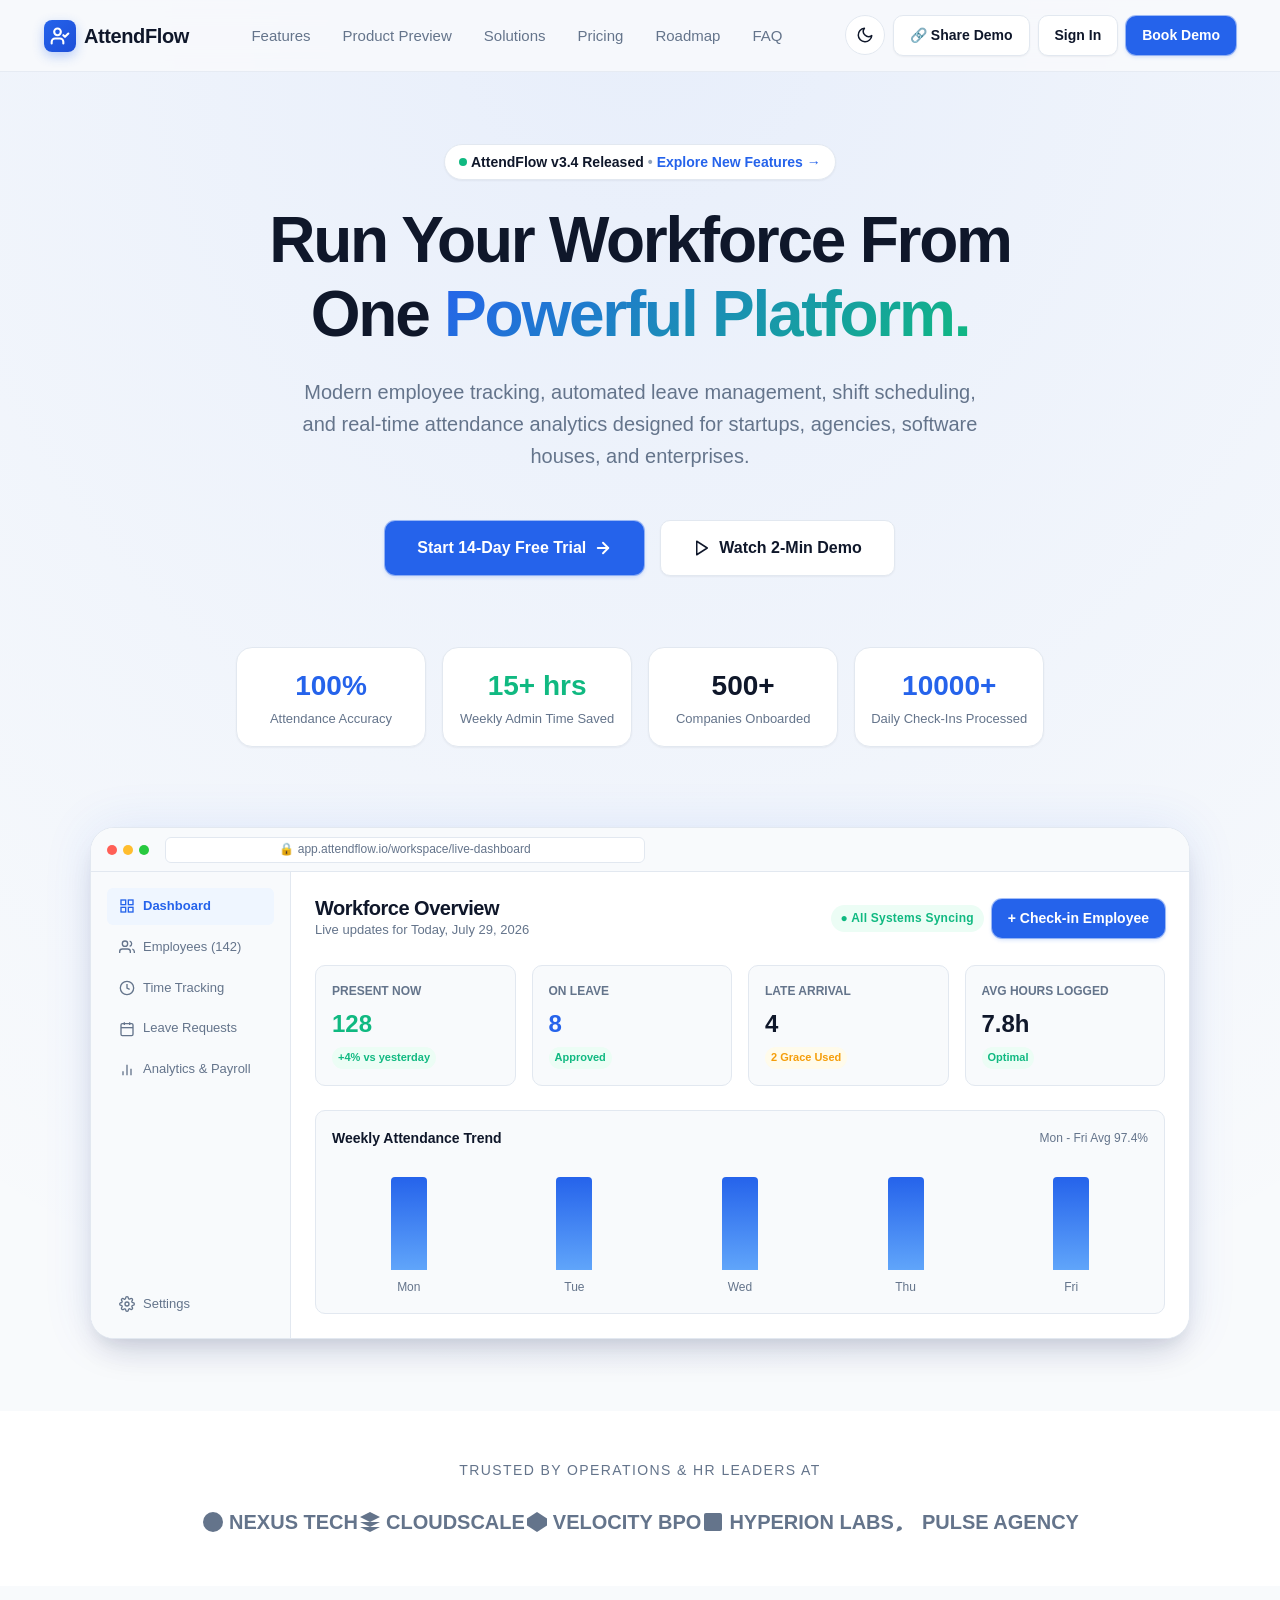
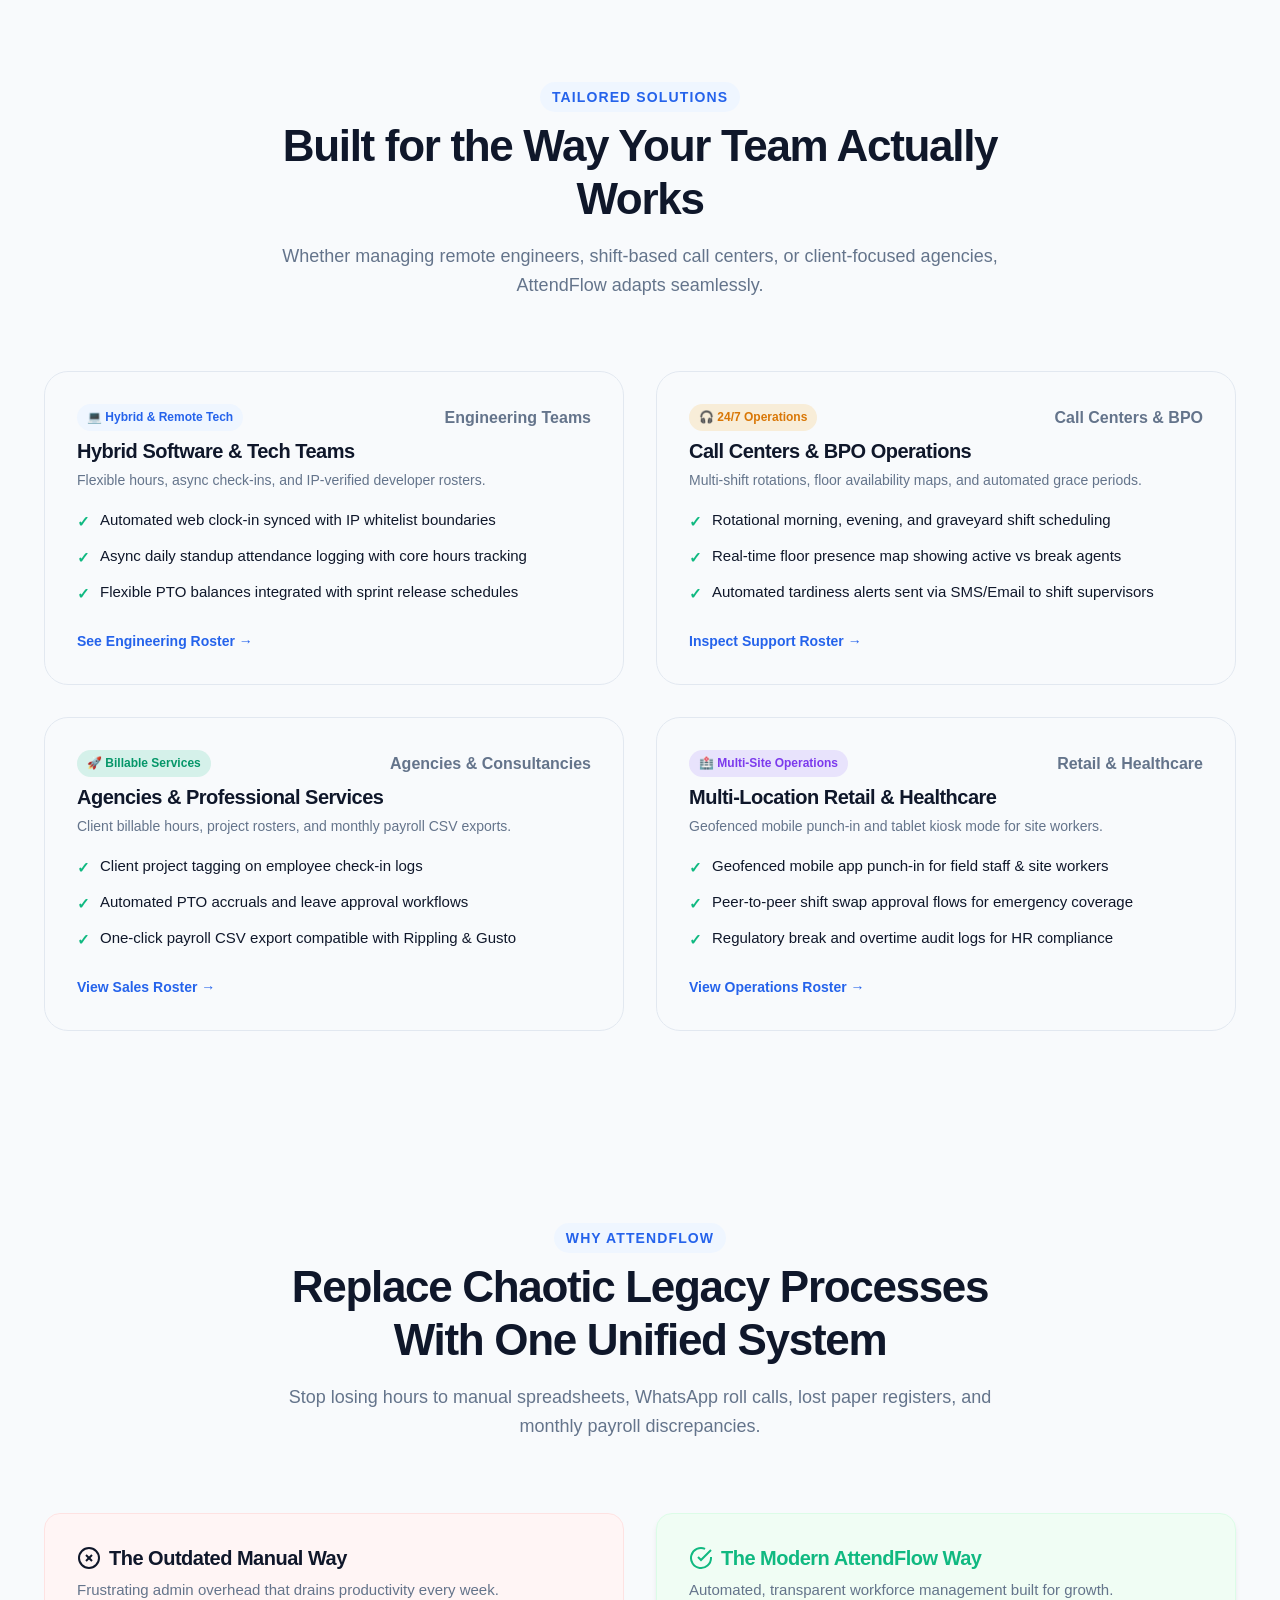
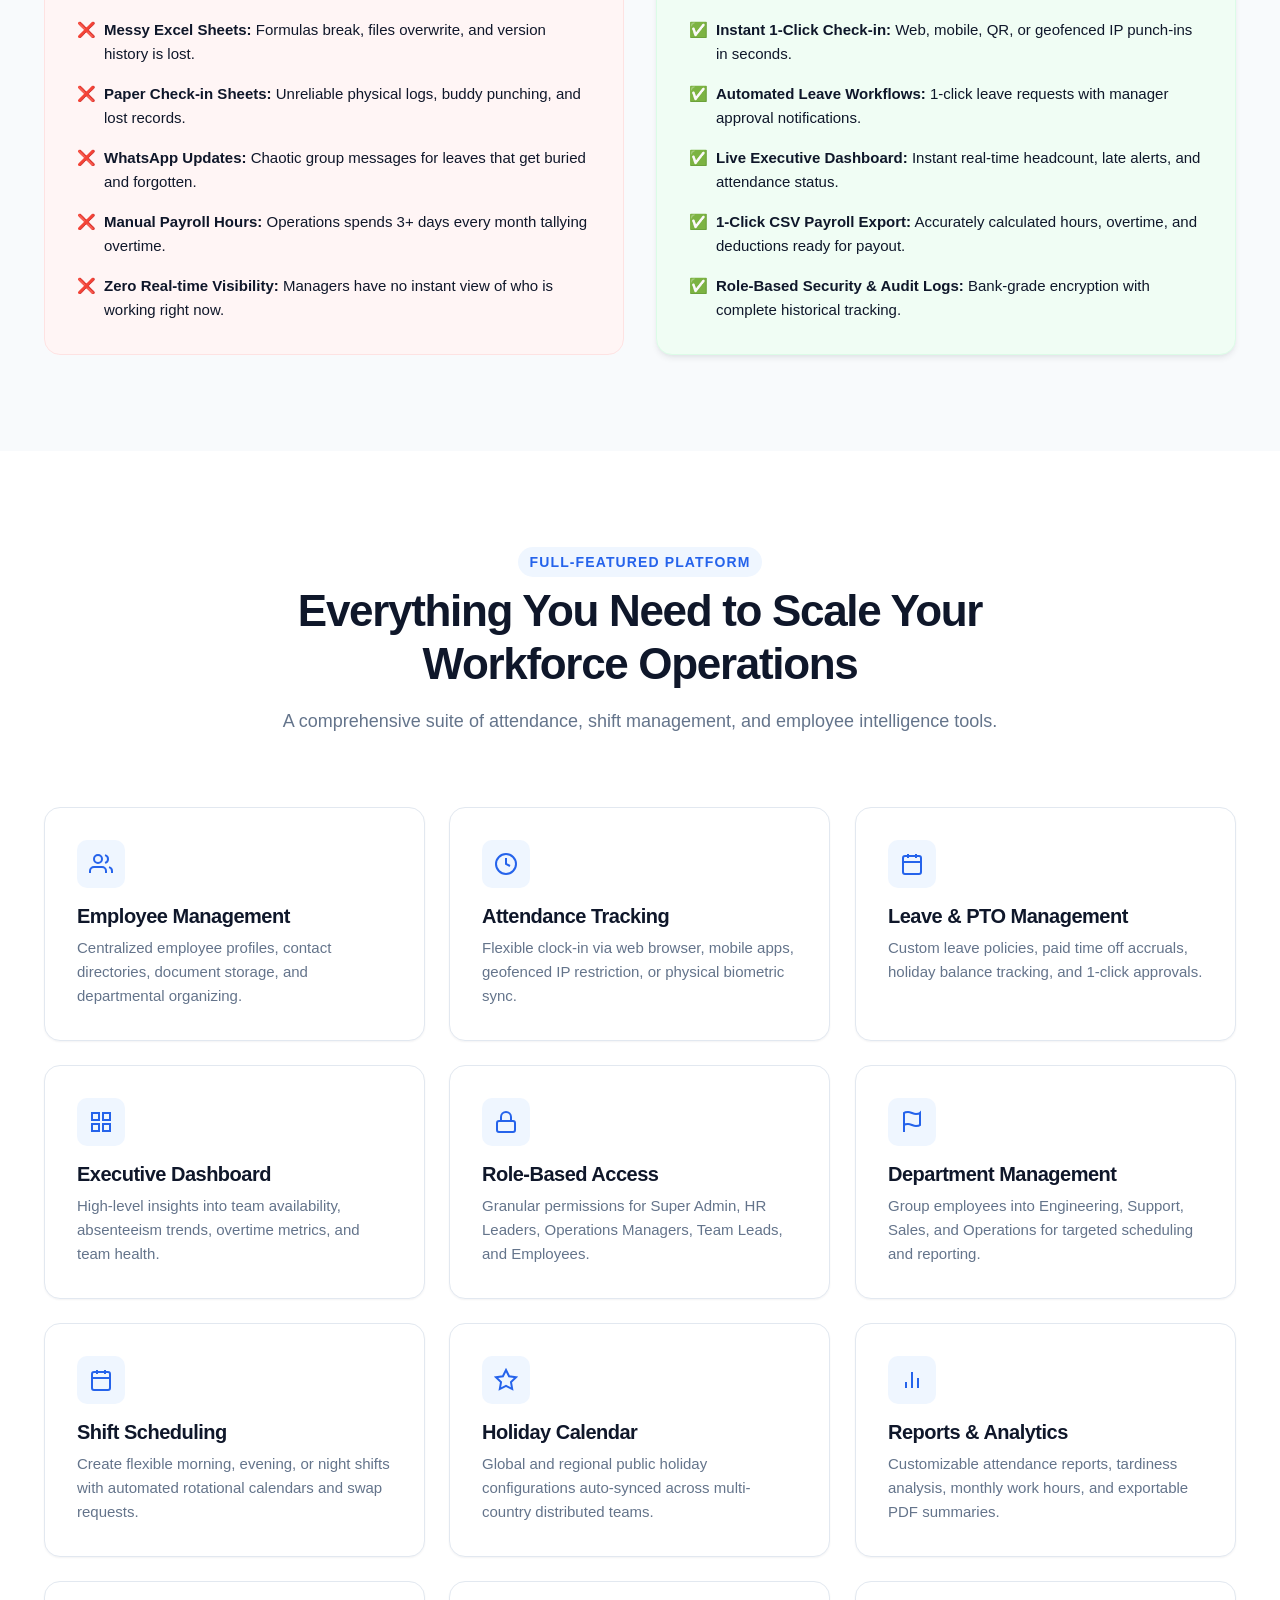
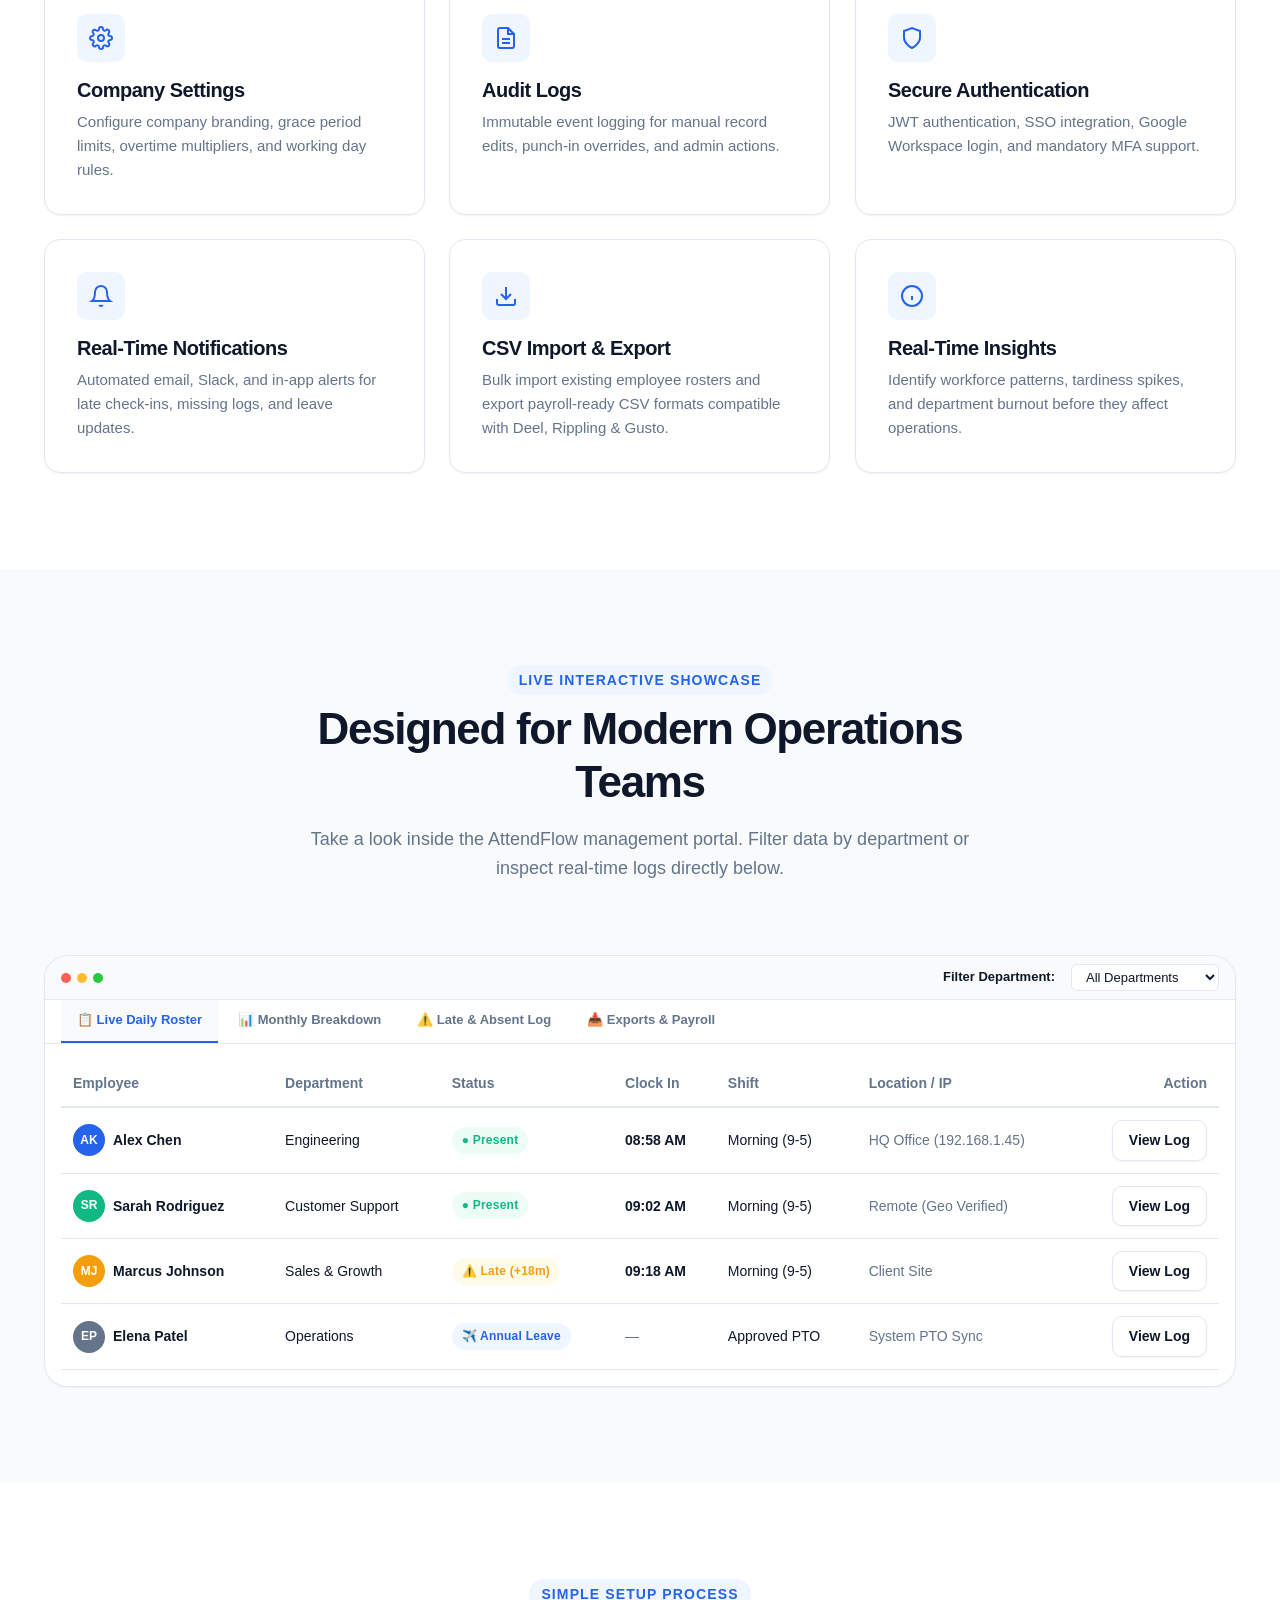
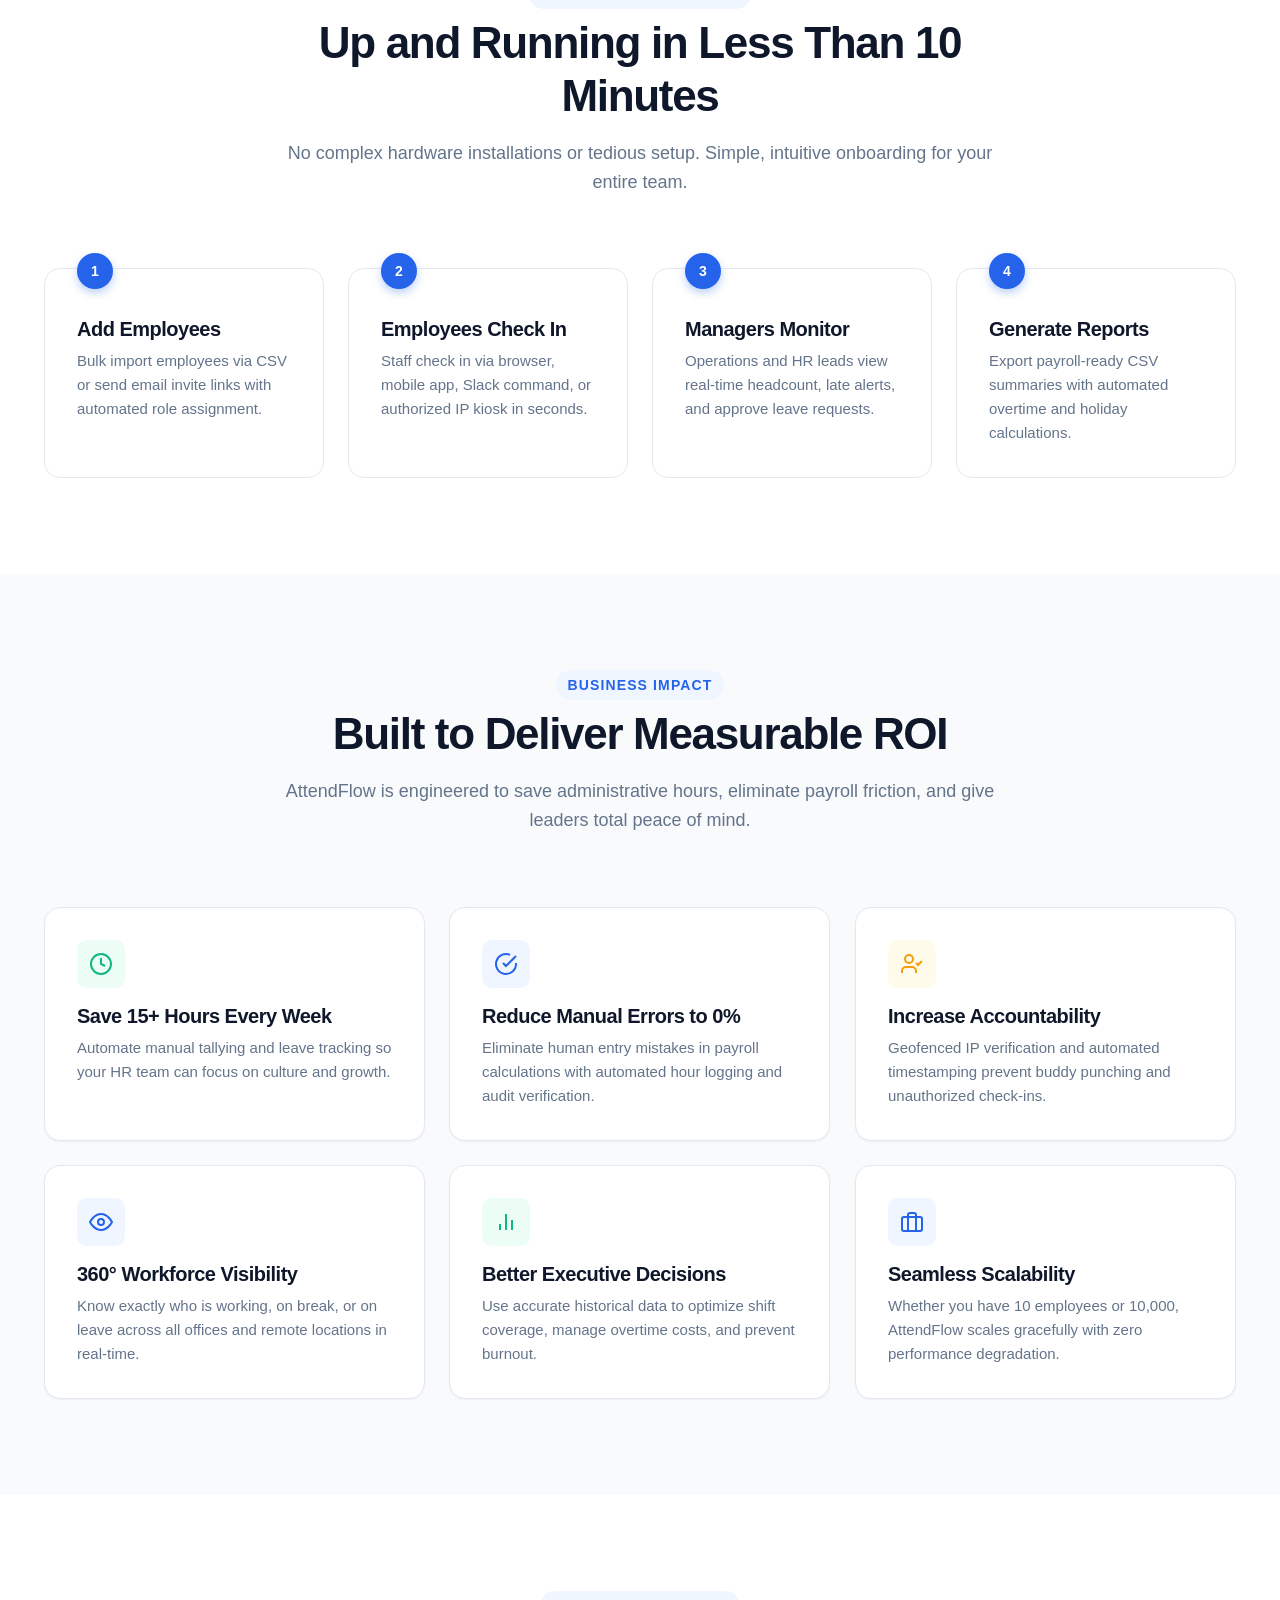
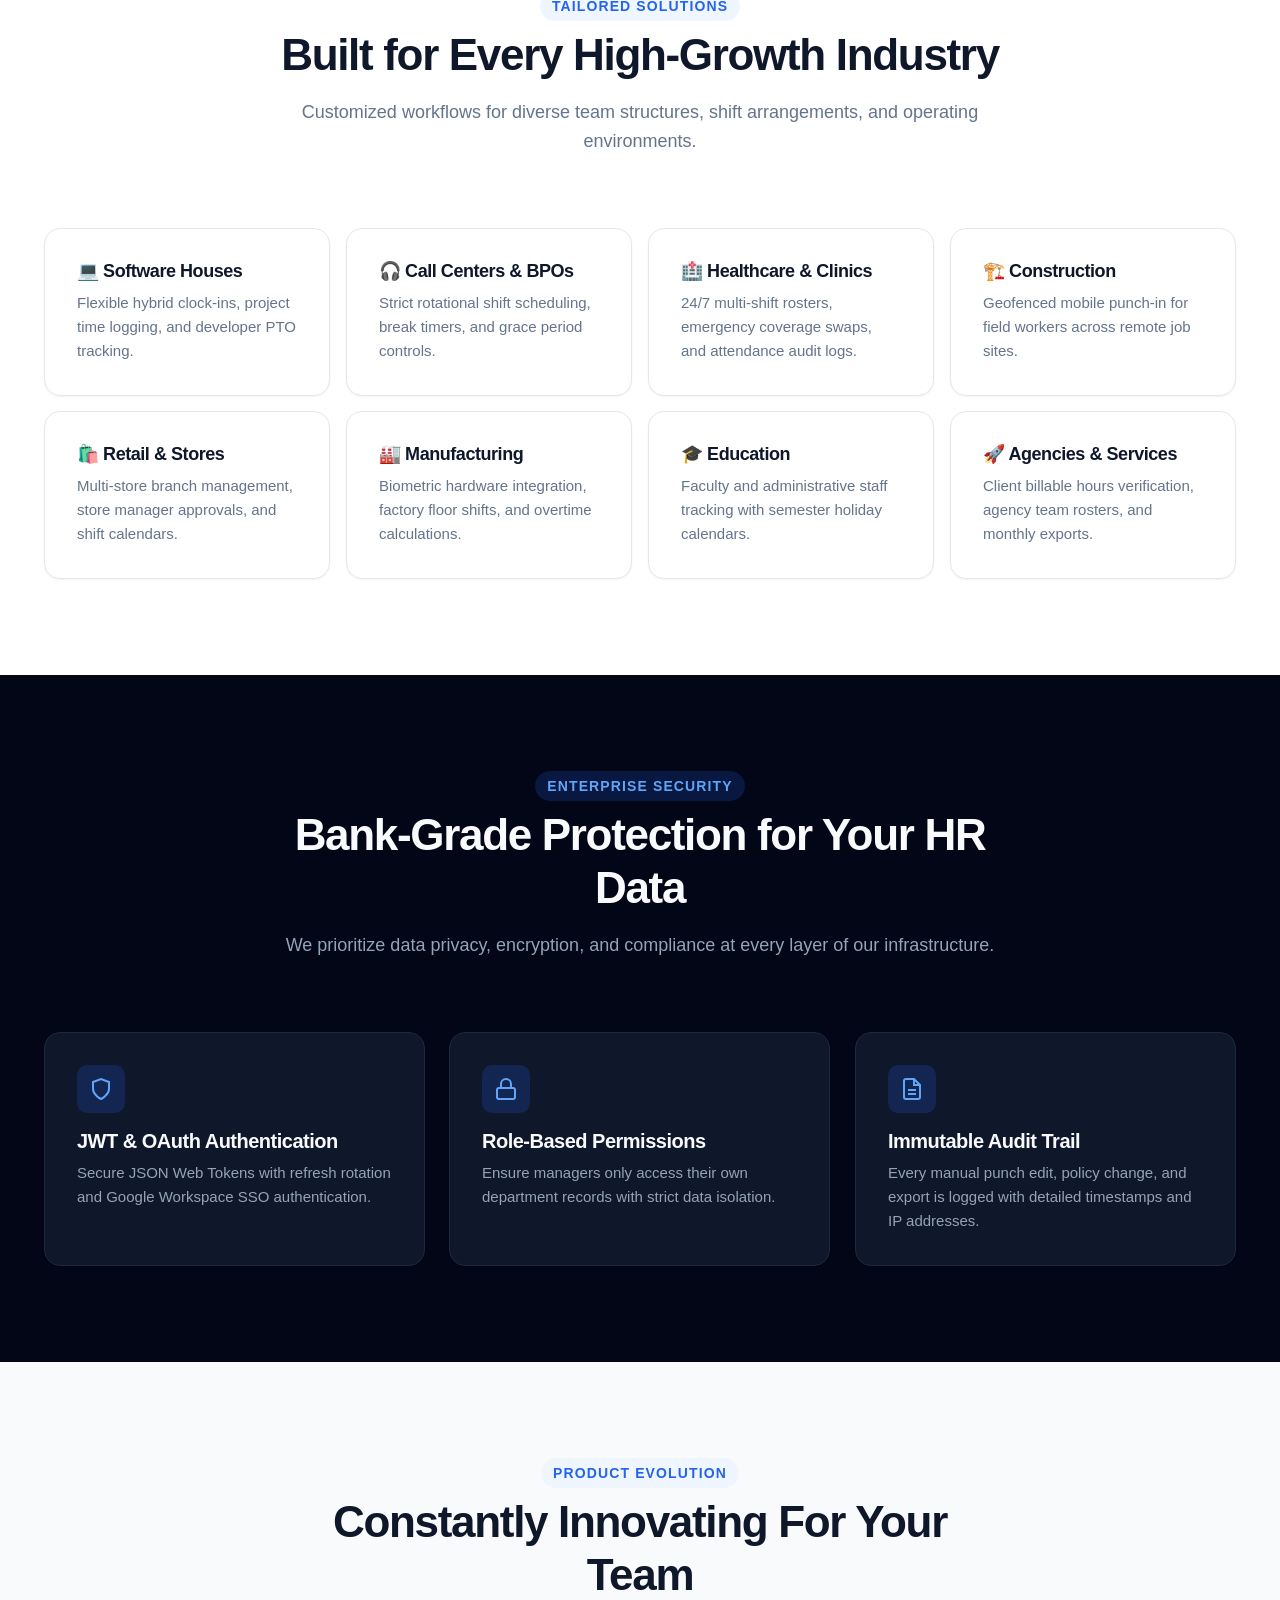
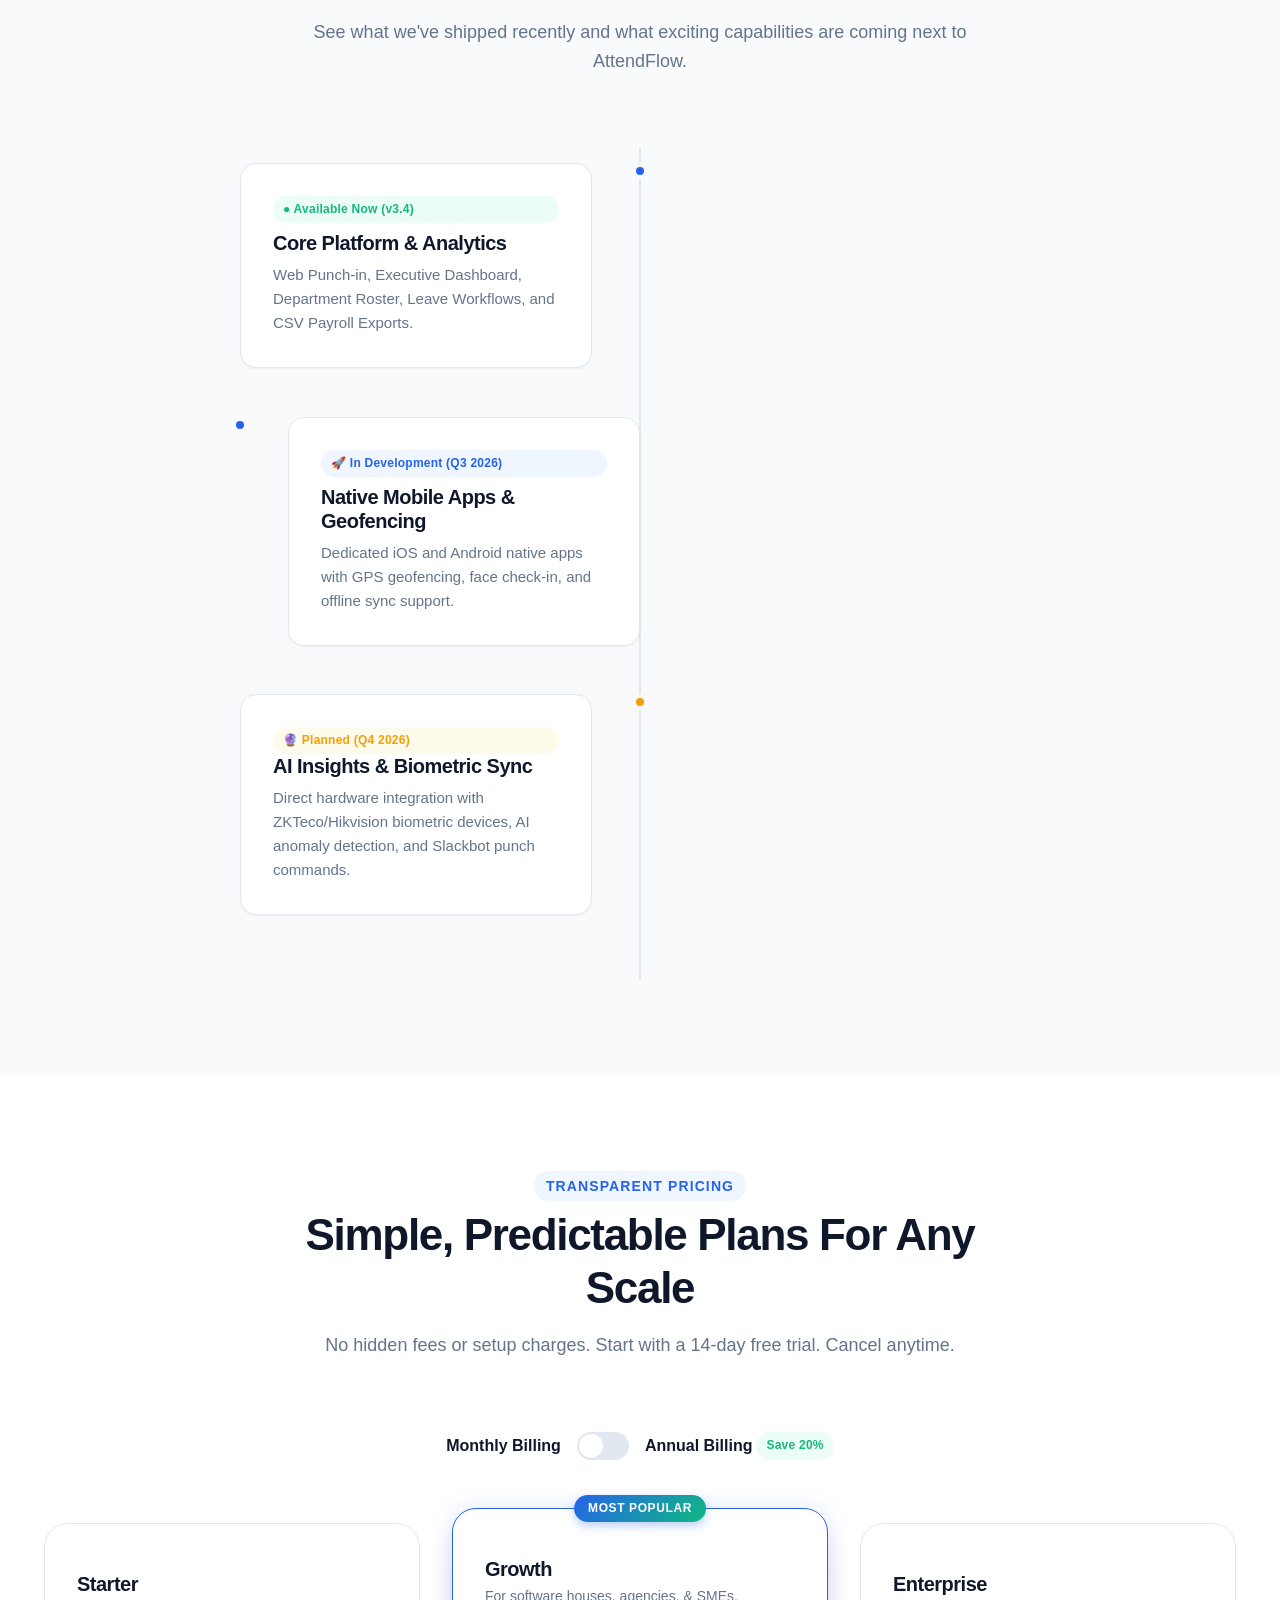
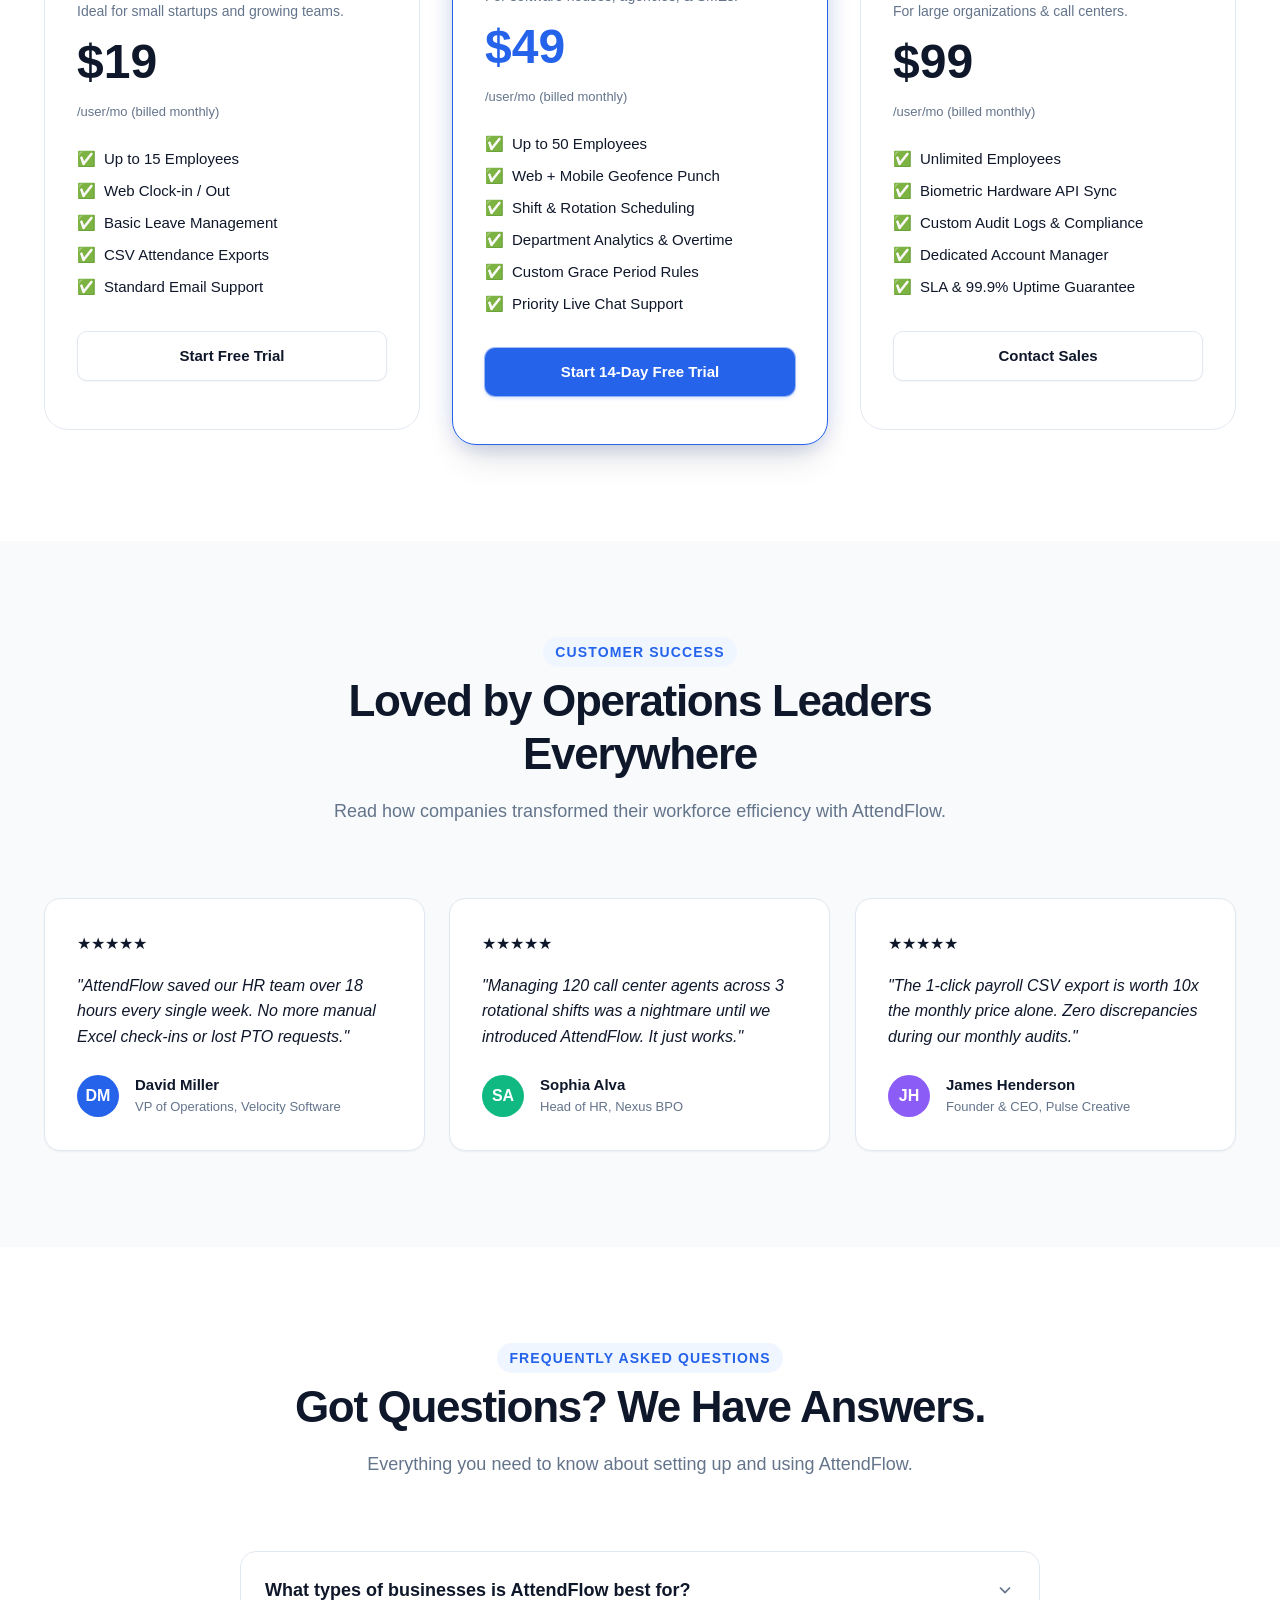
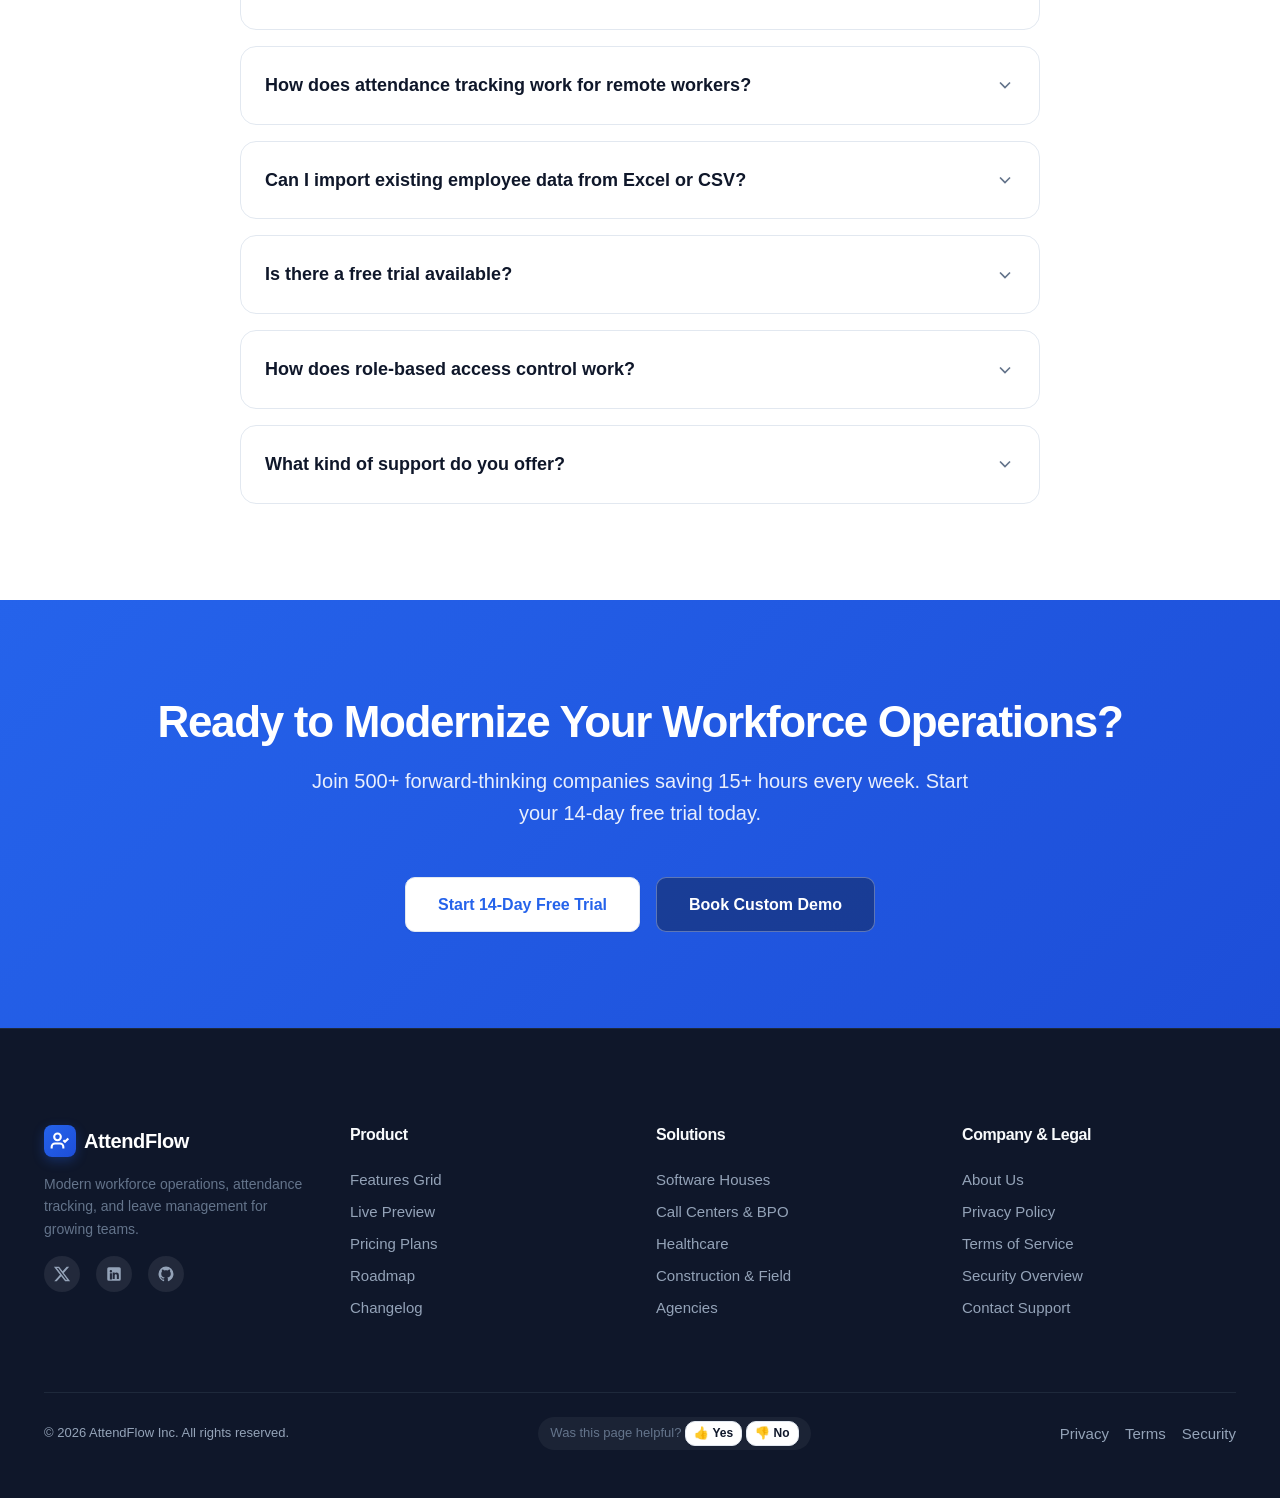
==== commit 587a5ad7: "feat: add feedback widget, 404 page, and sharing functionality - Implement on-page feedback widget a" ====
--- a/index.html
+++ b/index.html
@@ -67,6 +67,7 @@
           <svg class="icon-sun" width="18" height="18" viewBox="0 0 24 24" fill="none" stroke="currentColor" stroke-width="2" stroke-linecap="round" stroke-linejoin="round"><circle cx="12" cy="12" r="5"></circle><line x1="12" y1="1" x2="12" y2="3"></line><line x1="12" y1="21" x2="12" y2="23"></line><line x1="4.22" y1="4.22" x2="5.64" y2="5.64"></line><line x1="18.36" y1="18.36" x2="19.78" y2="19.78"></line><line x1="1" y1="12" x2="3" y2="12"></line><line x1="21" y1="12" x2="23" y2="12"></line><line x1="4.22" y1="19.78" x2="5.64" y2="18.36"></line><line x1="18.36" y1="5.64" x2="19.78" y2="4.22"></line></svg>
         </button>
 
+        <button class="btn btn-secondary btn-sm" data-action="share-demo" title="Share AttendFlow demo with colleagues">🔗 Share Demo</button>
         <button class="btn btn-secondary btn-sm" data-modal-target="demoModal">Sign In</button>
         <button class="btn btn-primary btn-sm" data-modal-target="demoModal">Book Demo</button>
 
@@ -1446,6 +1447,21 @@
 
       <div class="flex flex-wrap items-center justify-between" style="border-top: 1px solid #1E293B; padding-top: var(--space-lg); font-size: 0.8125rem;">
         <div>© 2026 AttendFlow Inc. All rights reserved.</div>
+        
+        <!-- On-Page Feedback Widget -->
+        <div id="feedbackWidget" class="flex items-center gap-xs" style="background: rgba(255, 255, 255, 0.05); padding: 4px 12px; border-radius: var(--radius-full);">
+          <span class="text-xs text-muted">Was this page helpful?</span>
+          <button id="feedbackYesBtn" class="btn btn-secondary btn-sm" style="padding: 2px 8px; font-size: 0.75rem;">👍 Yes</button>
+          <button id="feedbackNoBtn" class="btn btn-secondary btn-sm" style="padding: 2px 8px; font-size: 0.75rem;">👎 No</button>
+        </div>
+
+        <div id="feedbackCommentForm" style="display: none; width: 100%; margin-top: 8px;">
+          <div class="flex gap-xs">
+            <input type="text" id="feedbackCommentInput" placeholder="What could we improve?" style="flex: 1; font-size: 0.75rem; padding: 4px 8px; border-radius: var(--radius-md); background: #0F172A; color: #FFF; border: 1px solid #334155;" />
+            <button id="submitFeedbackCommentBtn" class="btn btn-primary btn-sm" style="font-size: 0.75rem; padding: 4px 8px;">Submit</button>
+          </div>
+        </div>
+
         <div class="flex gap-md">
           <a href="#" class="footer-link">Privacy</a>
           <a href="#" class="footer-link">Terms</a>
@@ -1535,6 +1551,33 @@
           <div class="text-xs">3. Test 1-click CSV exports with your payroll setup</div>
         </div>
 
+        <!-- Optional 1-question Survey -->
+        <div id="modalSurveyBox" class="card text-left mb-md" style="padding: 14px; background: var(--color-bg); border: 1px dashed var(--color-primary-light);">
+          <div class="font-semibold text-xs text-primary mb-xs">💡 Quick Question while you wait:</div>
+          <div class="text-xs text-muted mb-xs">What is your biggest current headache with attendance & workforce ops?</div>
+          
+          <form id="modalSurveyForm" class="flex flex-col gap-xs">
+            <label class="text-xs flex items-center gap-xs cursor-pointer">
+              <input type="radio" name="painPoint" value="Spreadsheet errors & manual data entry" checked />
+              Spreadsheet errors & manual data entry
+            </label>
+            <label class="text-xs flex items-center gap-xs cursor-pointer">
+              <input type="radio" name="painPoint" value="Unclear shift schedules & late arrivals" />
+              Unclear shift schedules & late arrivals
+            </label>
+            <label class="text-xs flex items-center gap-xs cursor-pointer">
+              <input type="radio" name="painPoint" value="Complex PTO & leave accrual math" />
+              Complex PTO & leave accrual math
+            </label>
+            <label class="text-xs flex items-center gap-xs cursor-pointer">
+              <input type="radio" name="painPoint" value="Lack of remote / mobile check-in verification" />
+              Lack of remote / mobile check-in verification
+            </label>
+            <input type="text" id="surveyComment" placeholder="Any specific feature you need? (Optional)" style="font-size: 0.75rem; padding: 6px 10px; border: 1px solid var(--color-border); border-radius: var(--radius-md); margin-top: 4px;" />
+            <button type="submit" class="btn btn-secondary btn-sm mt-xs text-xs">Submit Answer</button>
+          </form>
+        </div>
+
         <button type="button" id="modalResetBtn" class="btn btn-secondary btn-sm w-full">
           Submit Another Request
         </button>
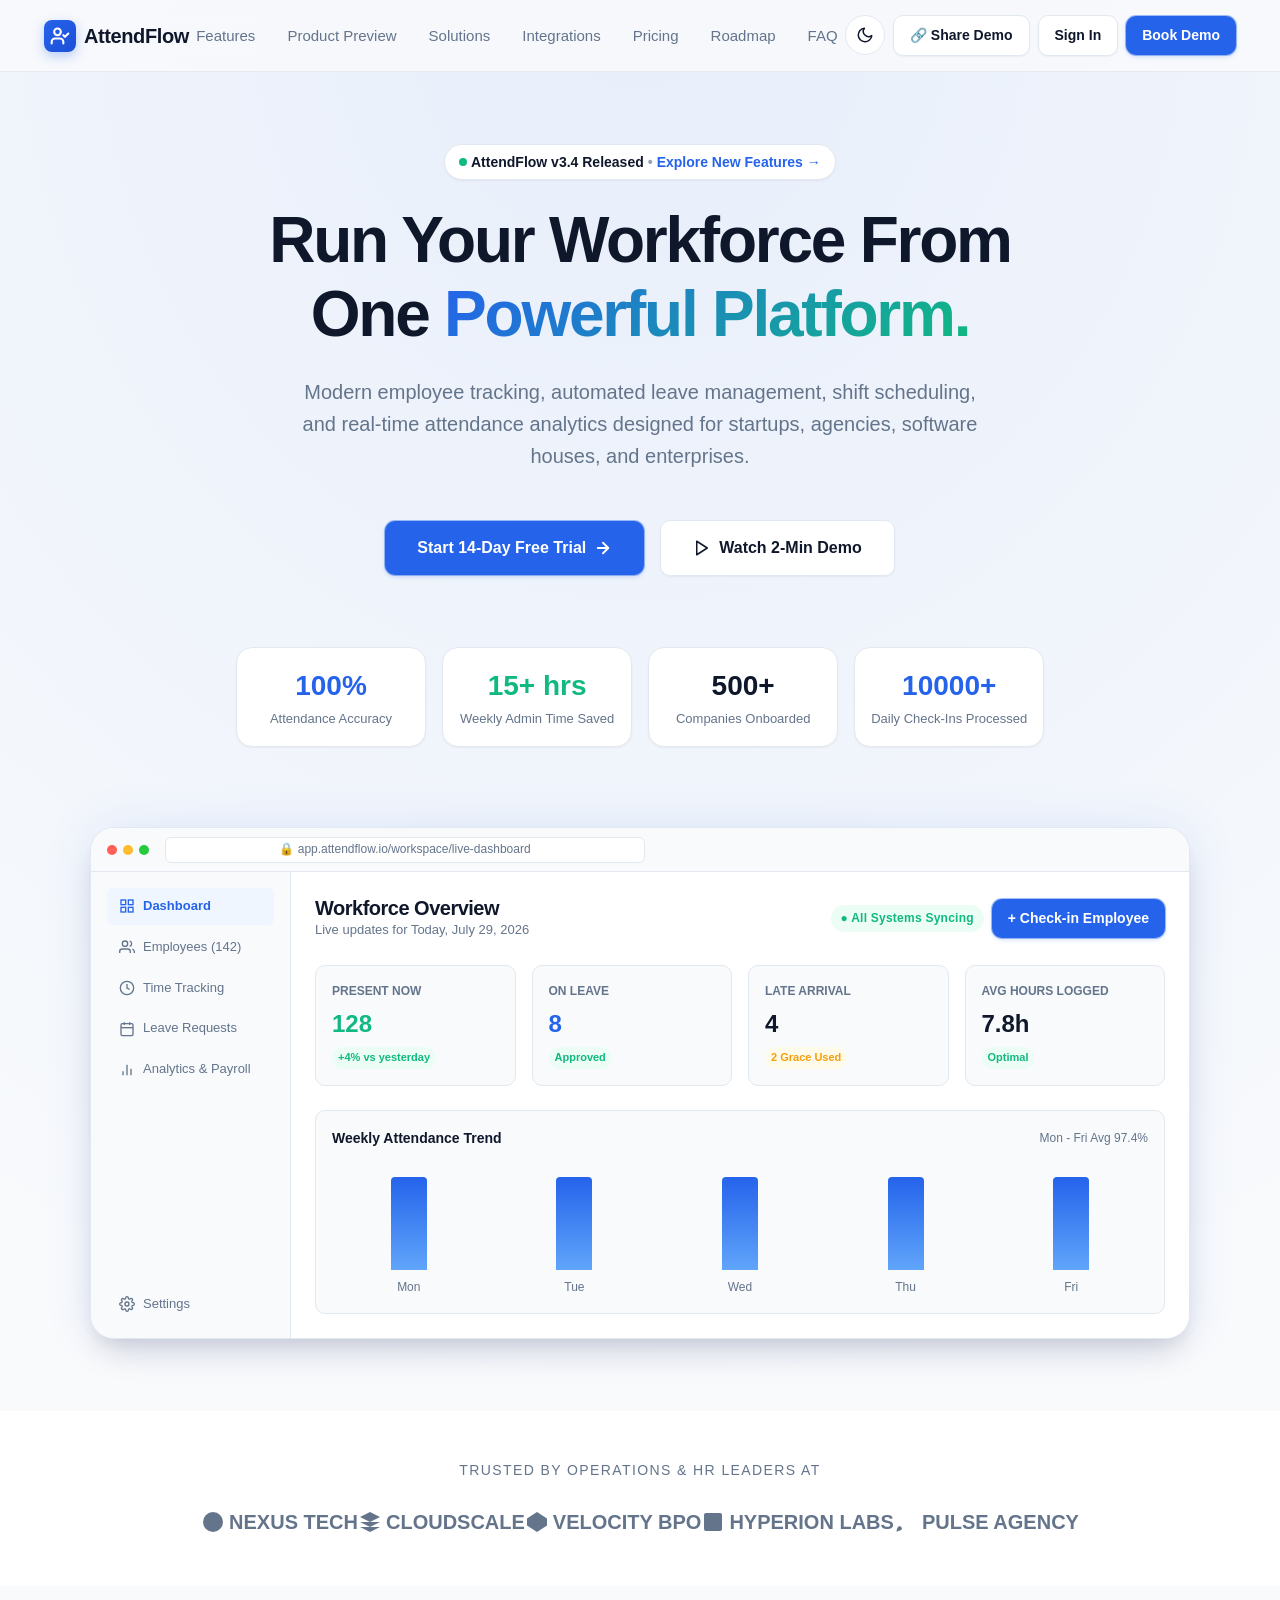
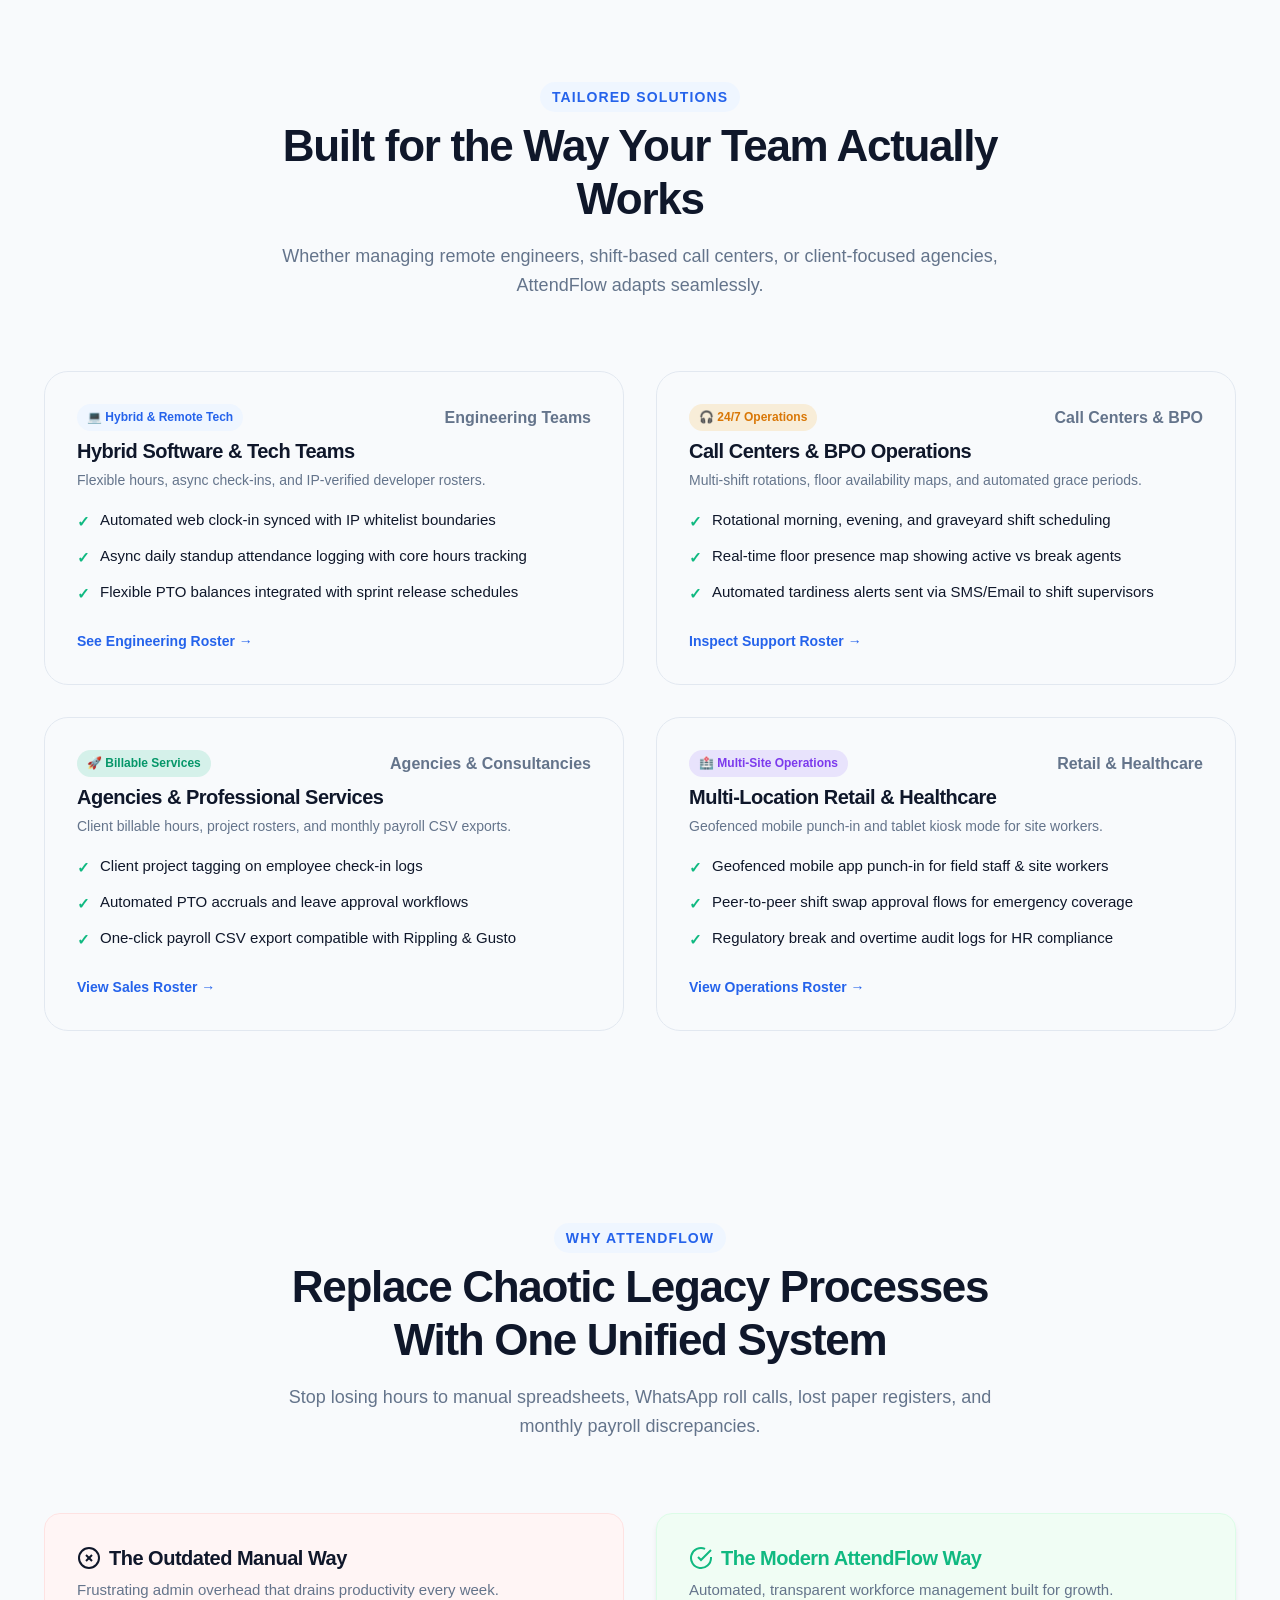
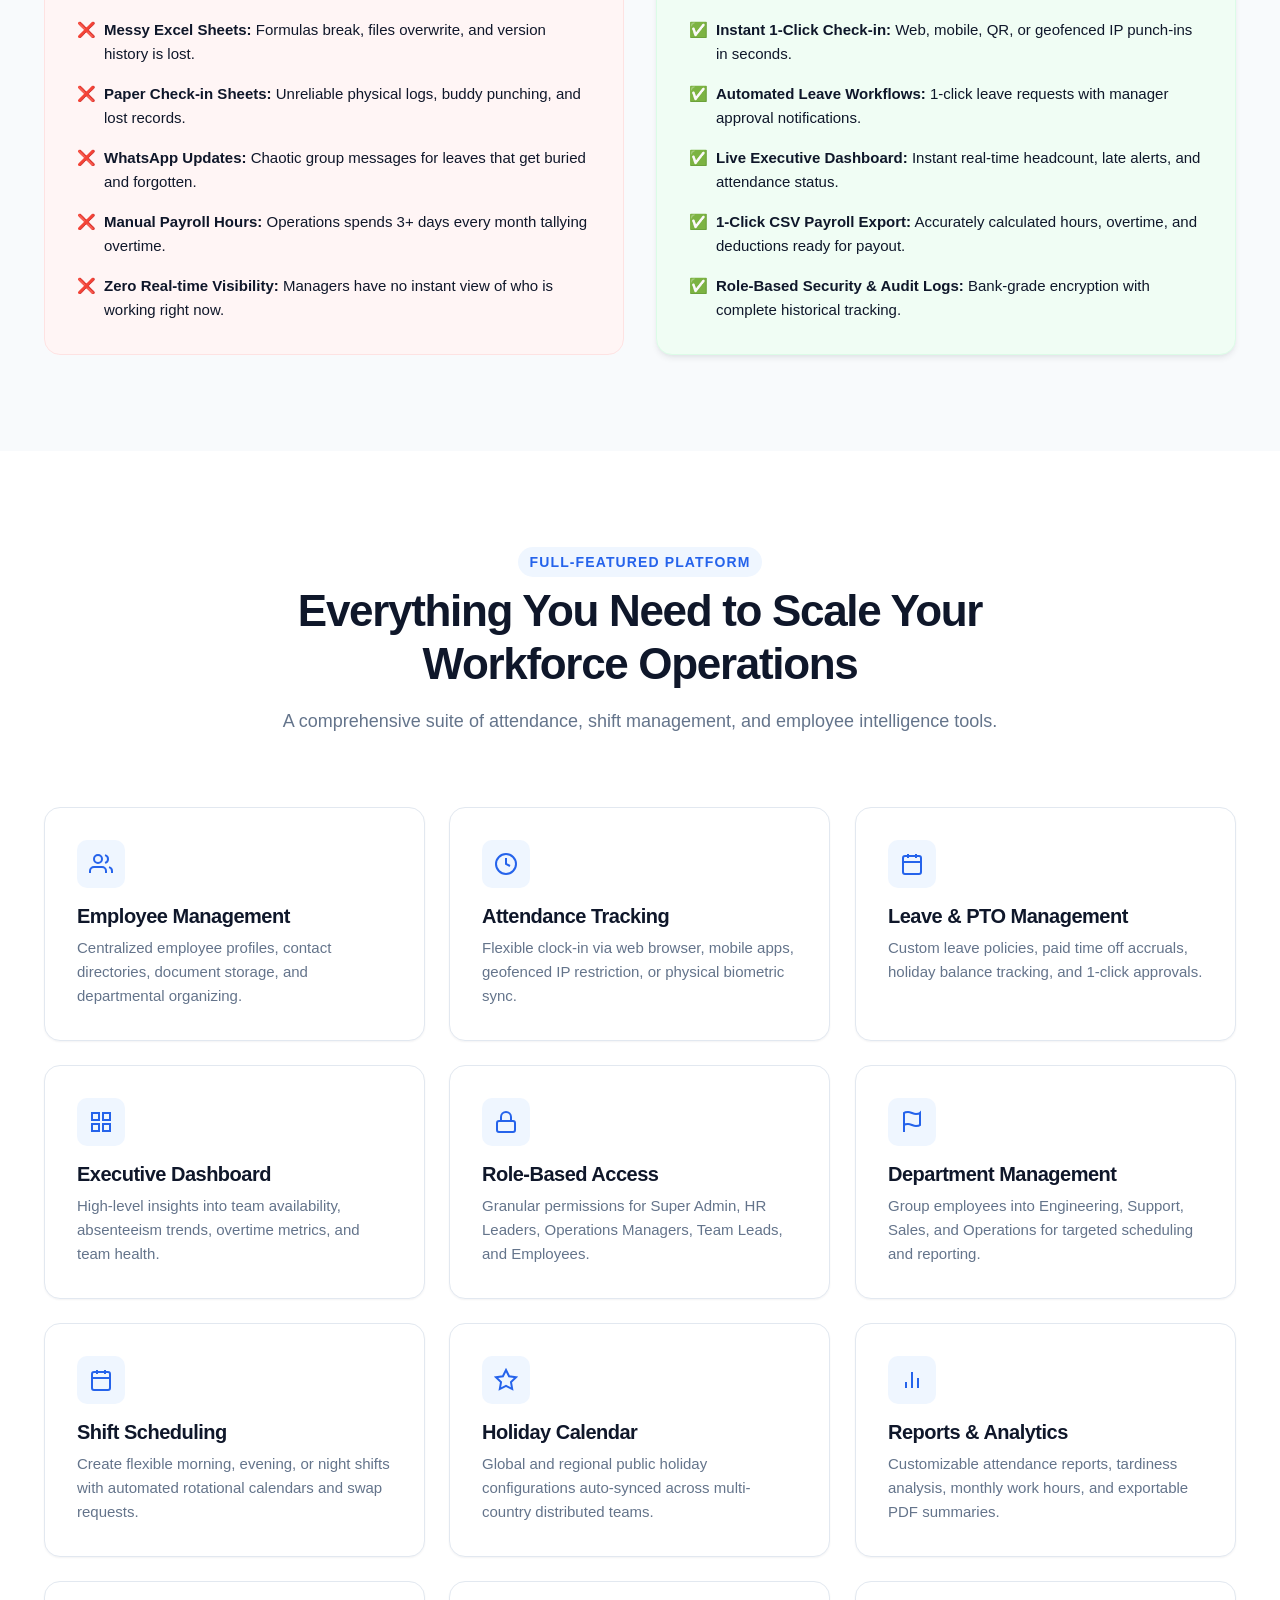
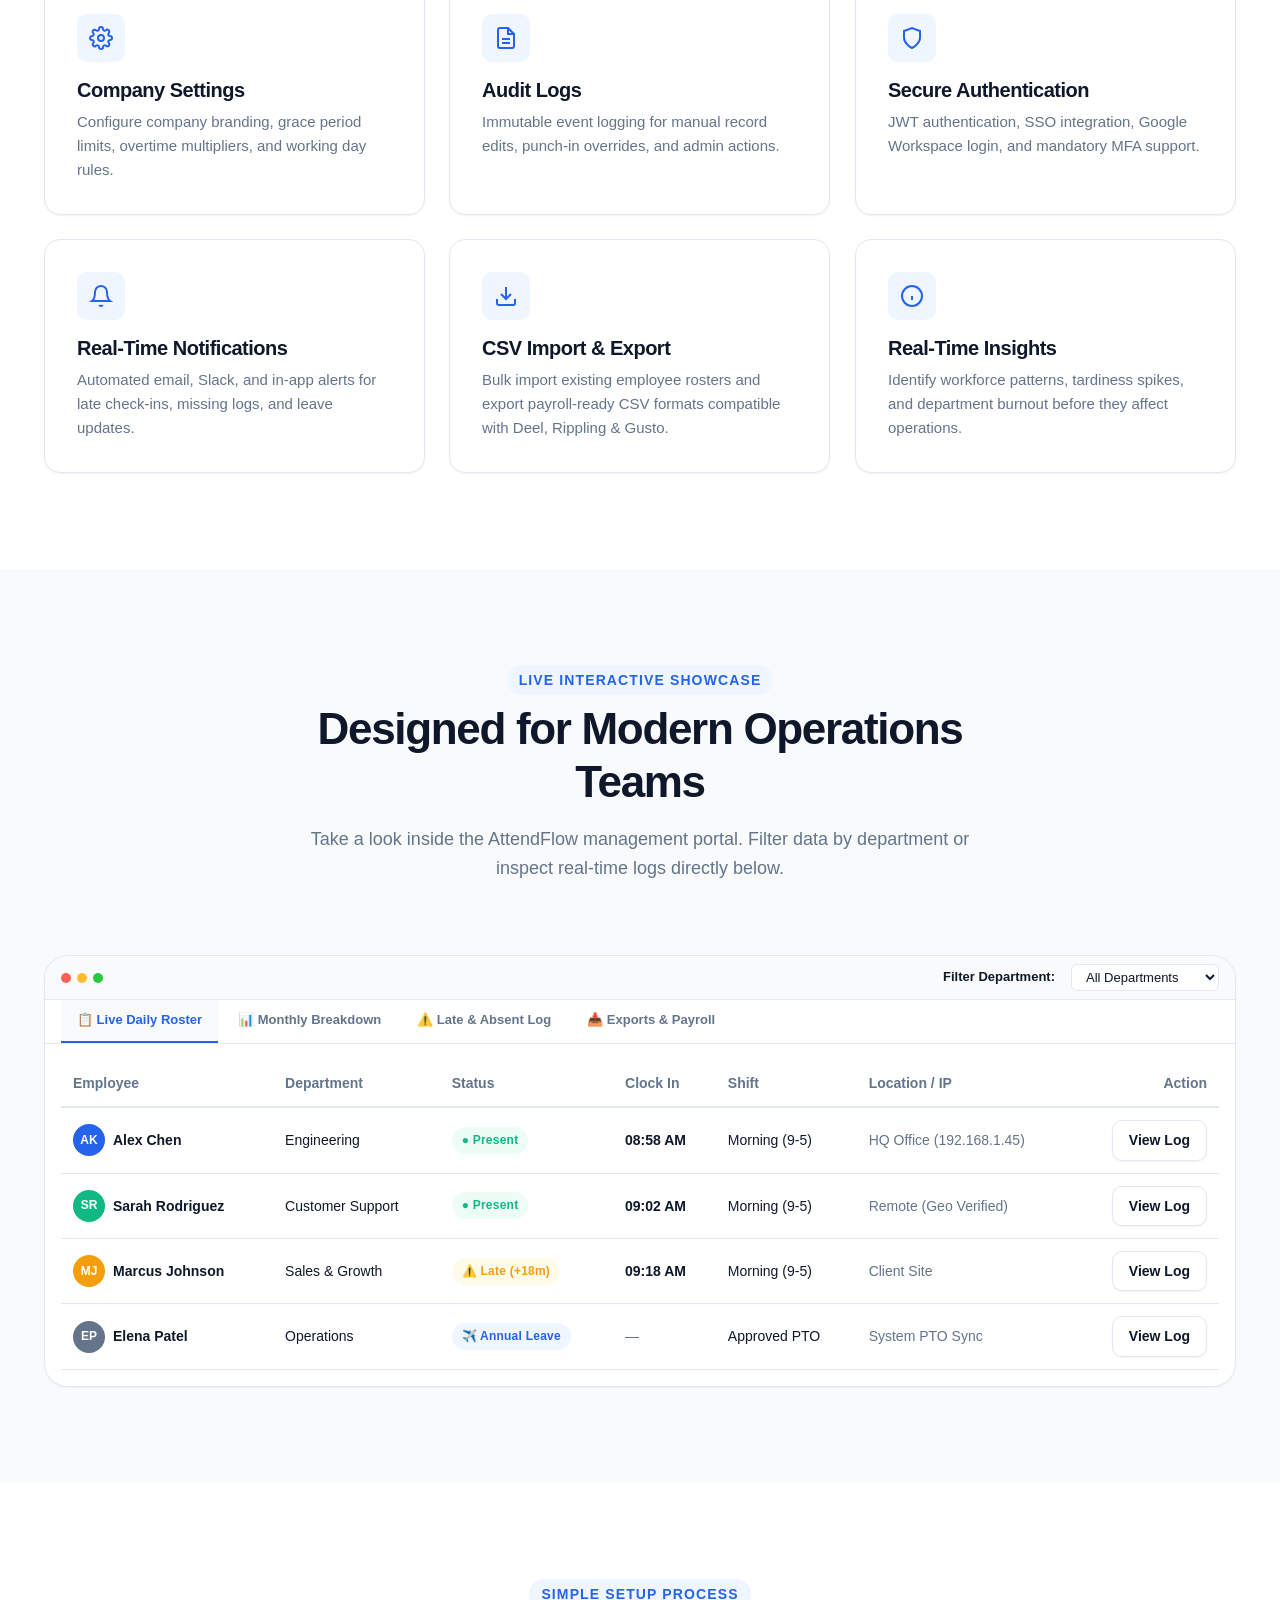
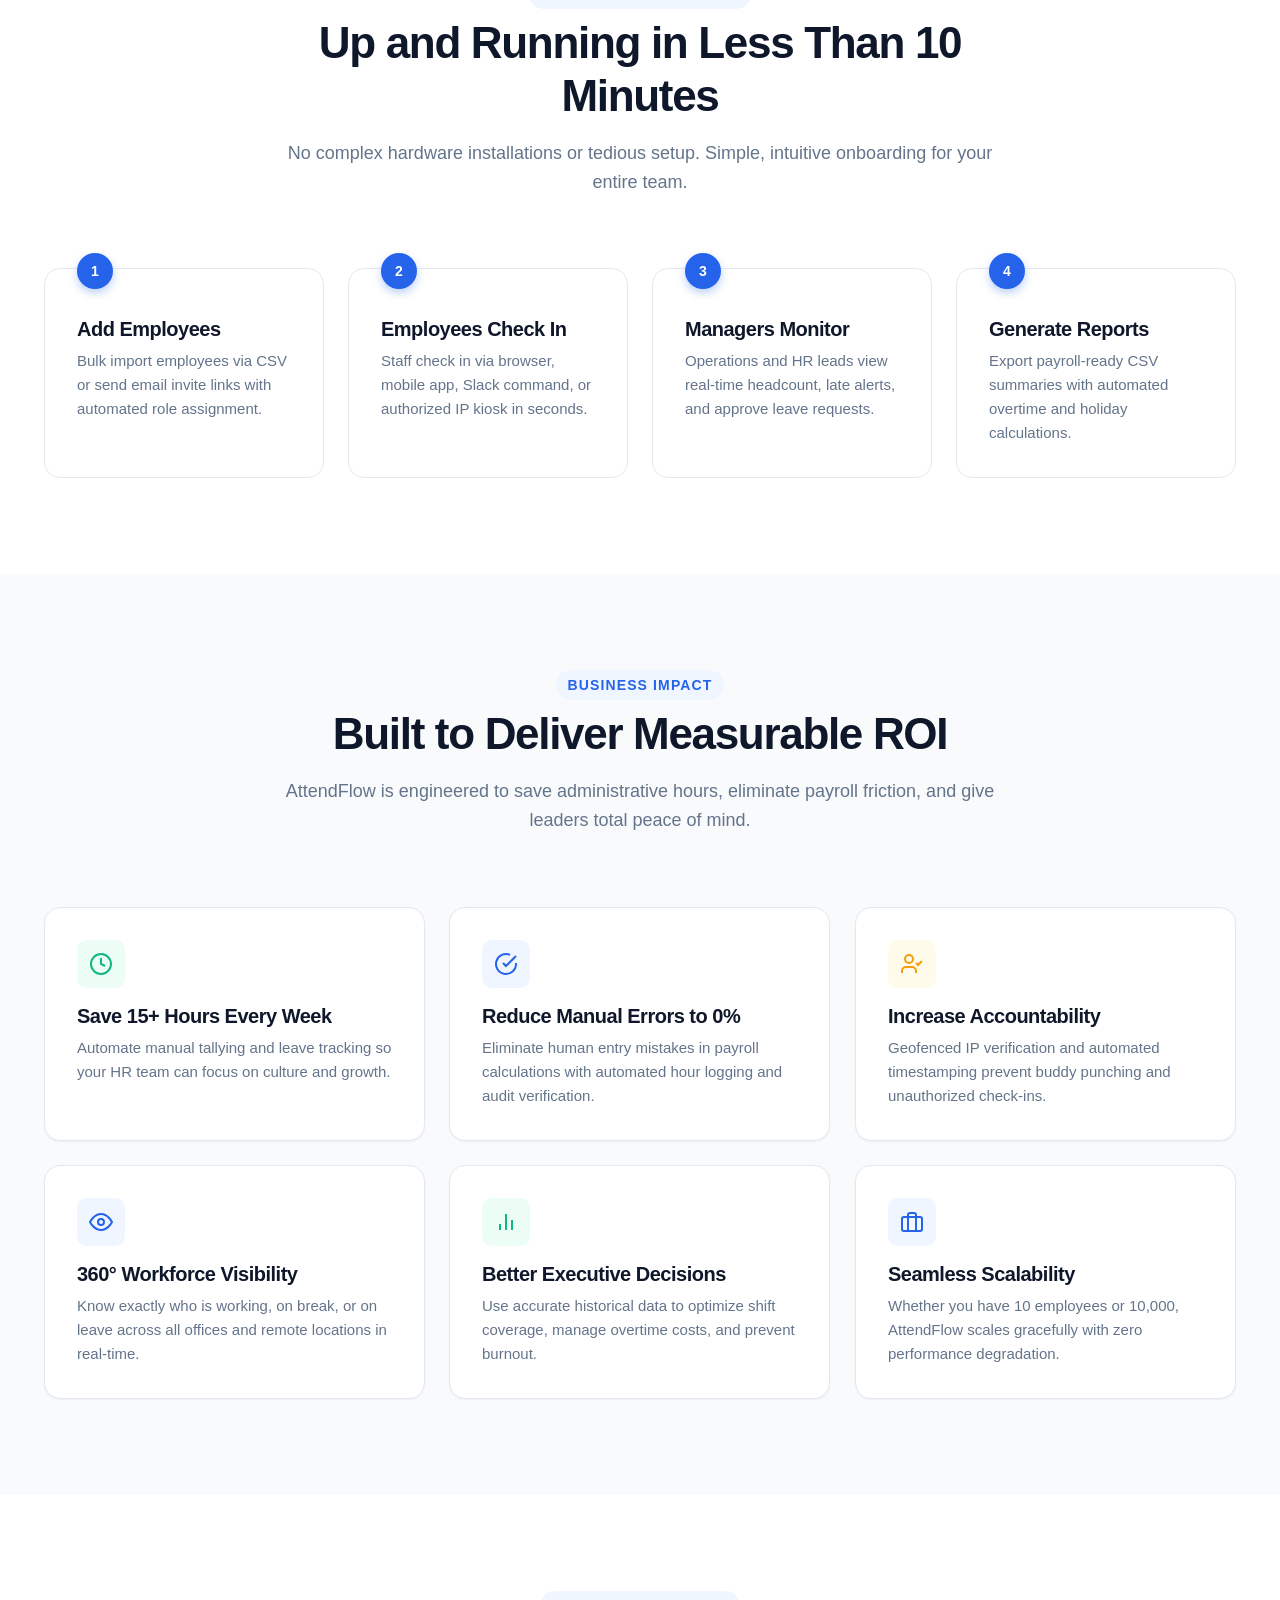
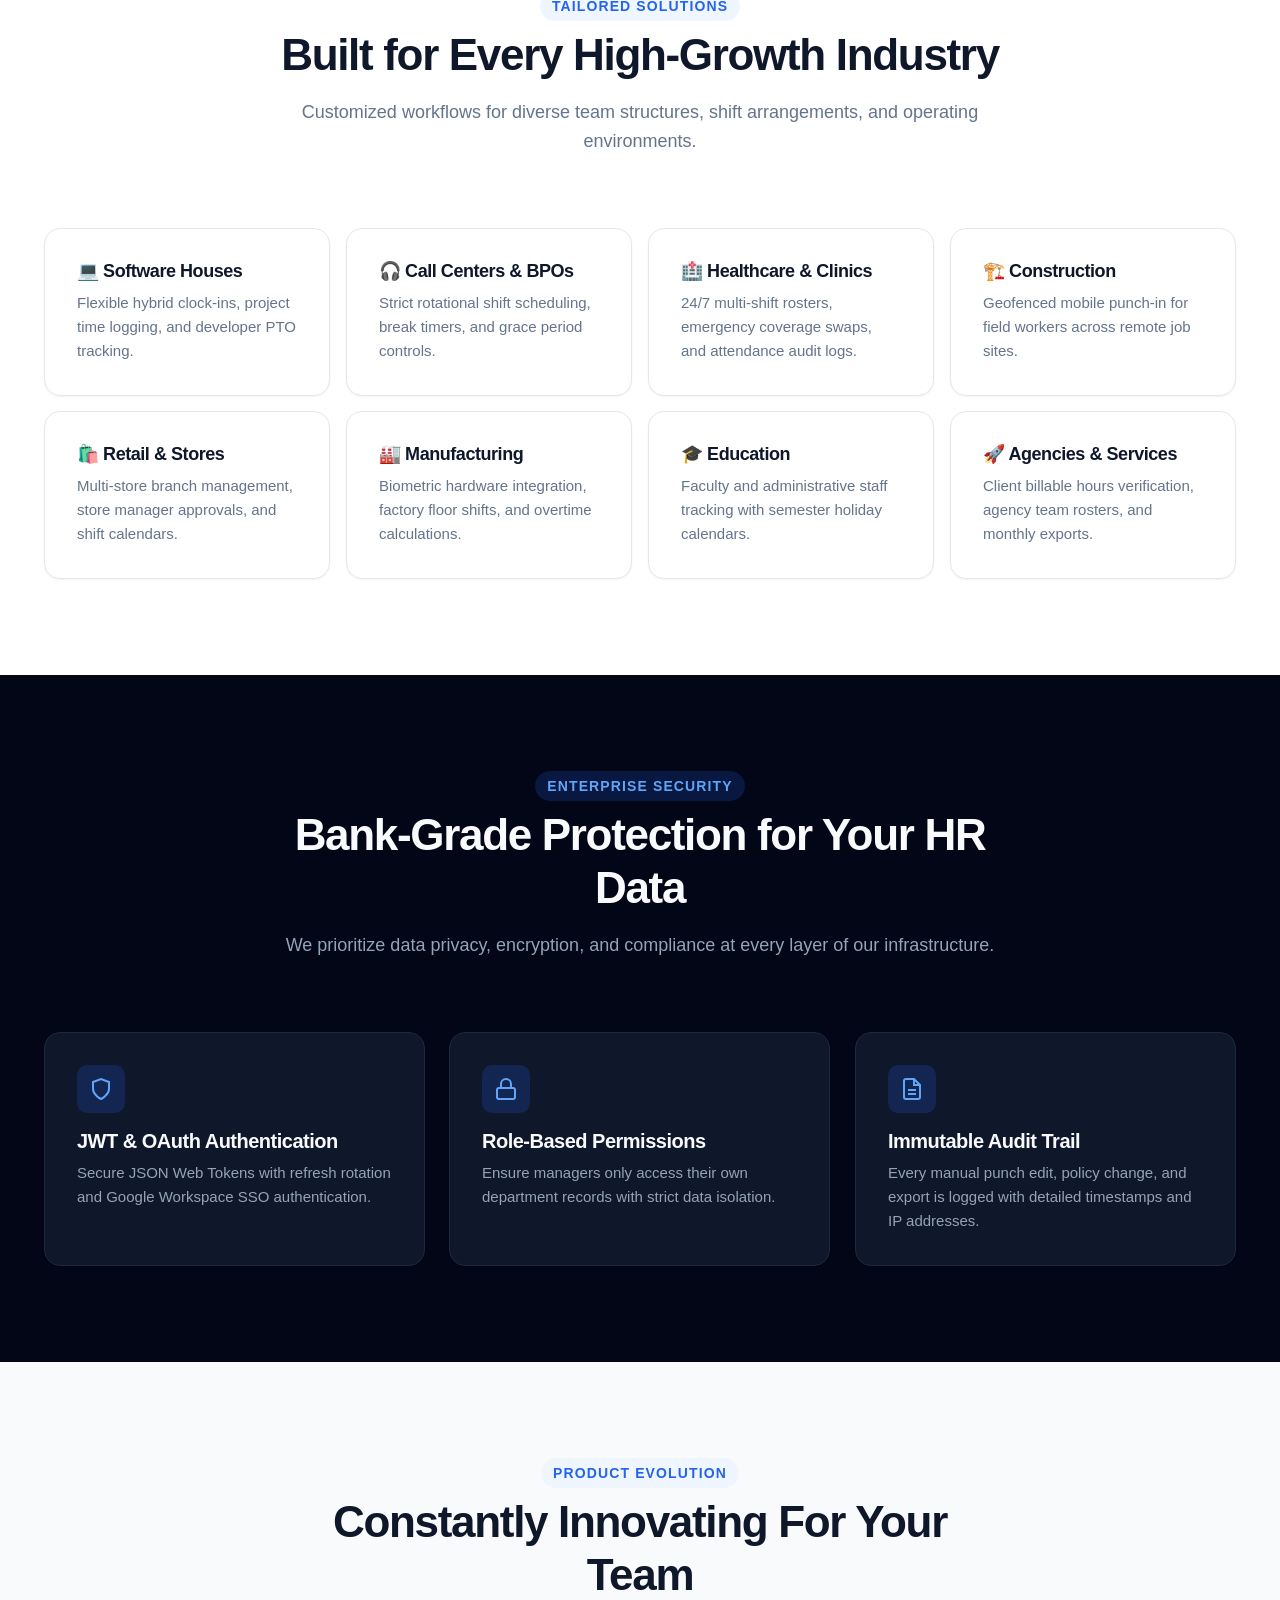
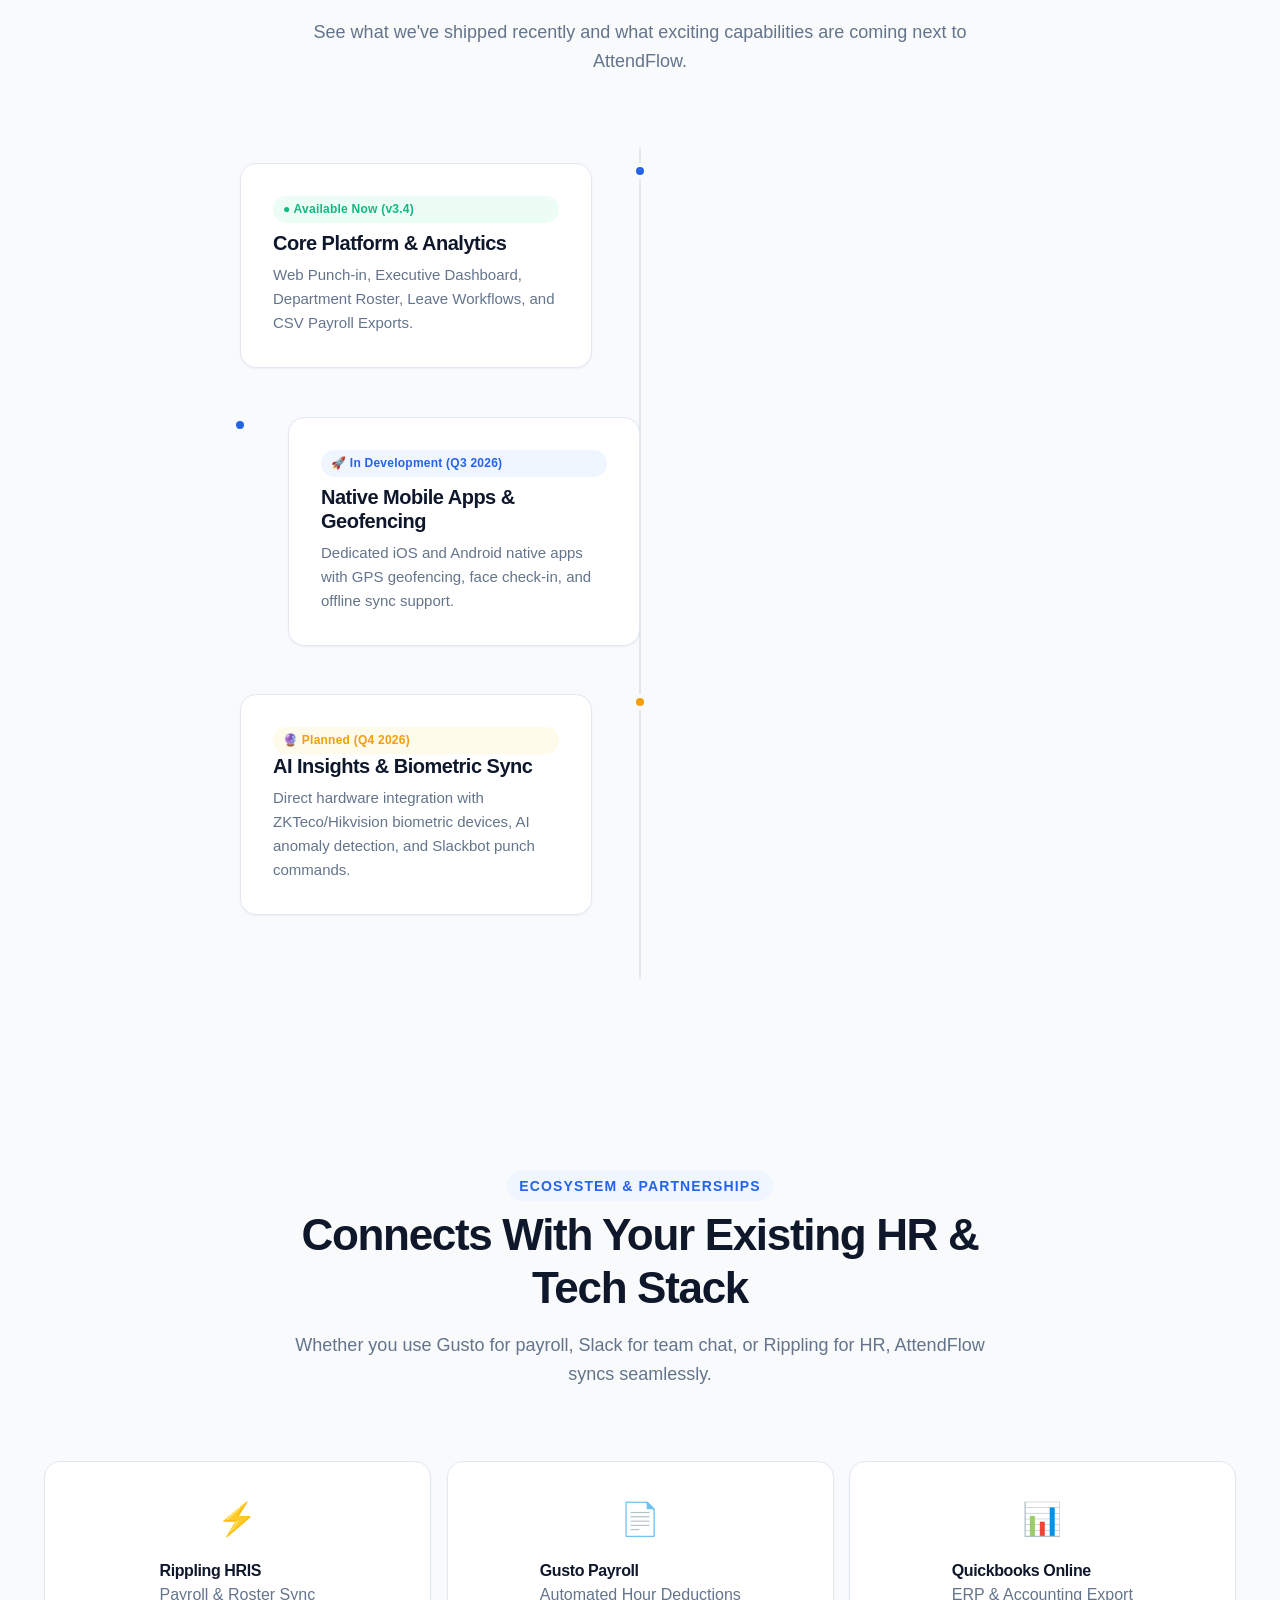
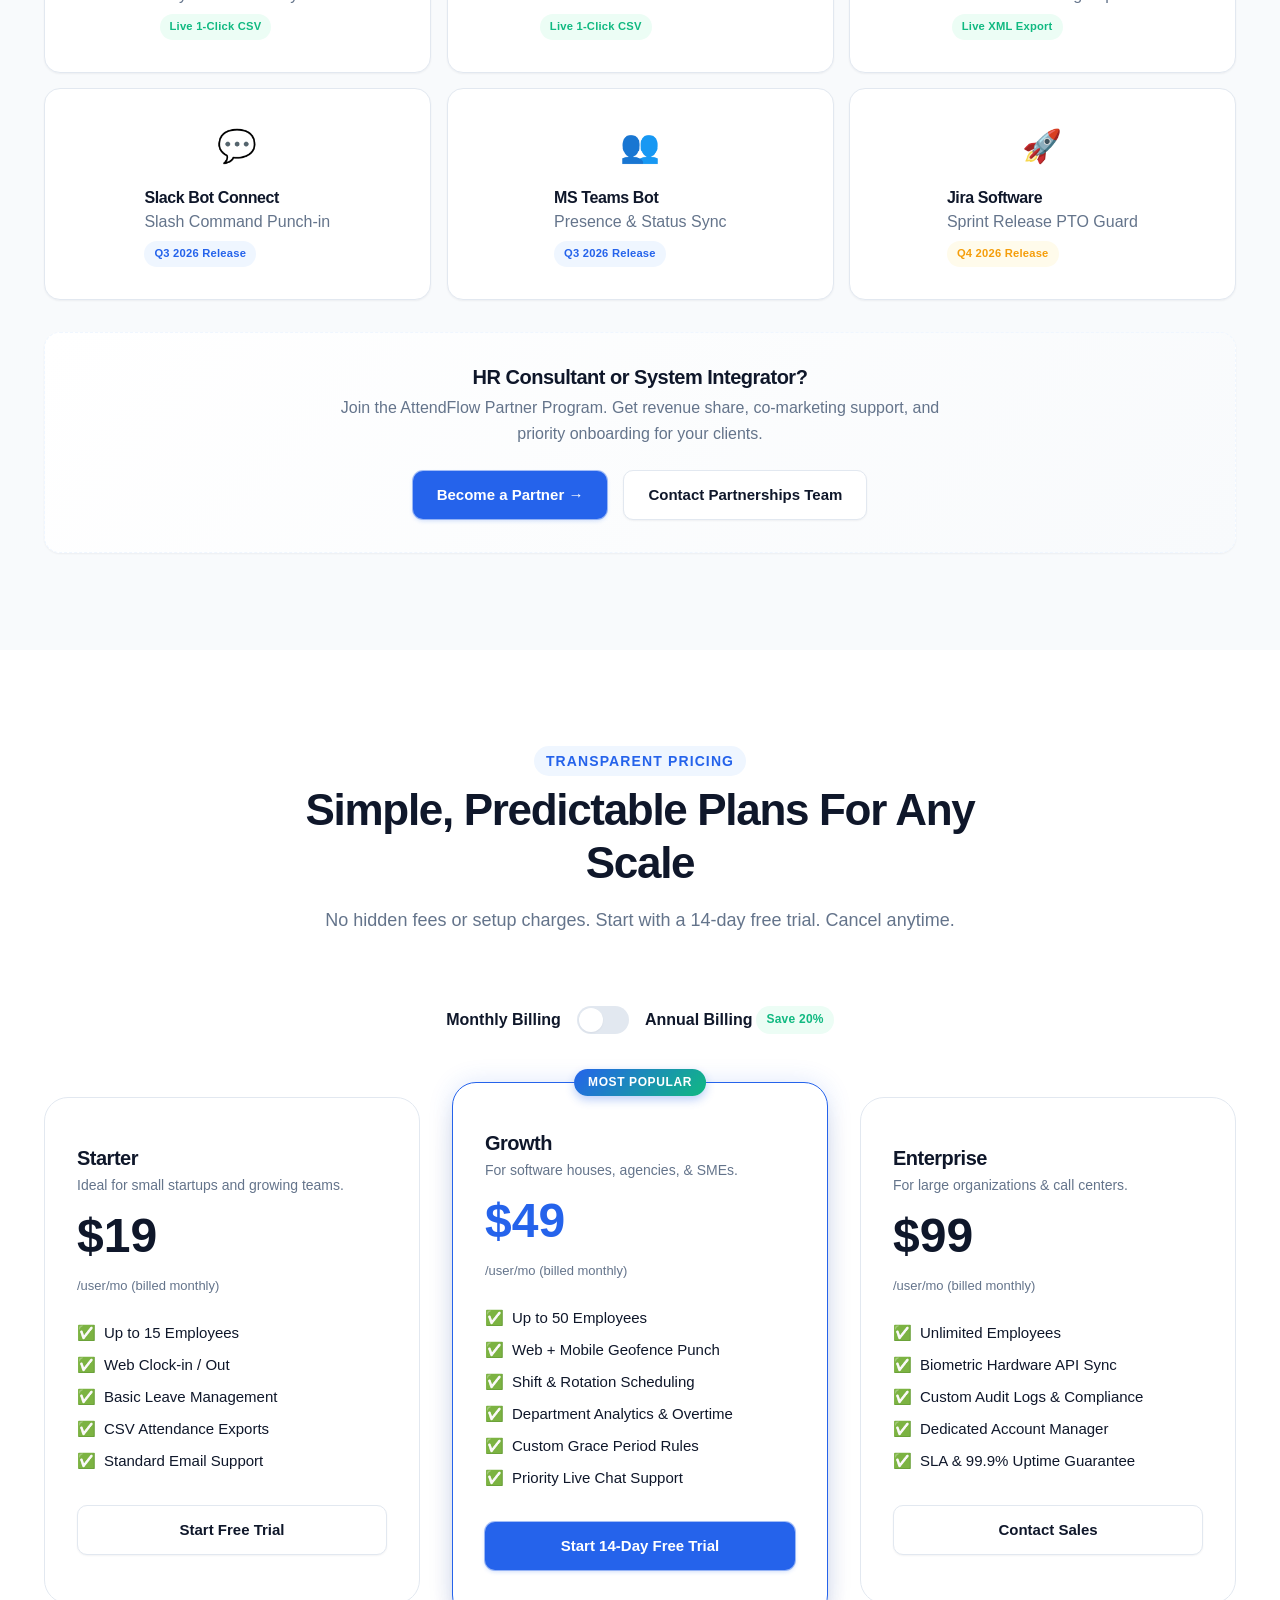
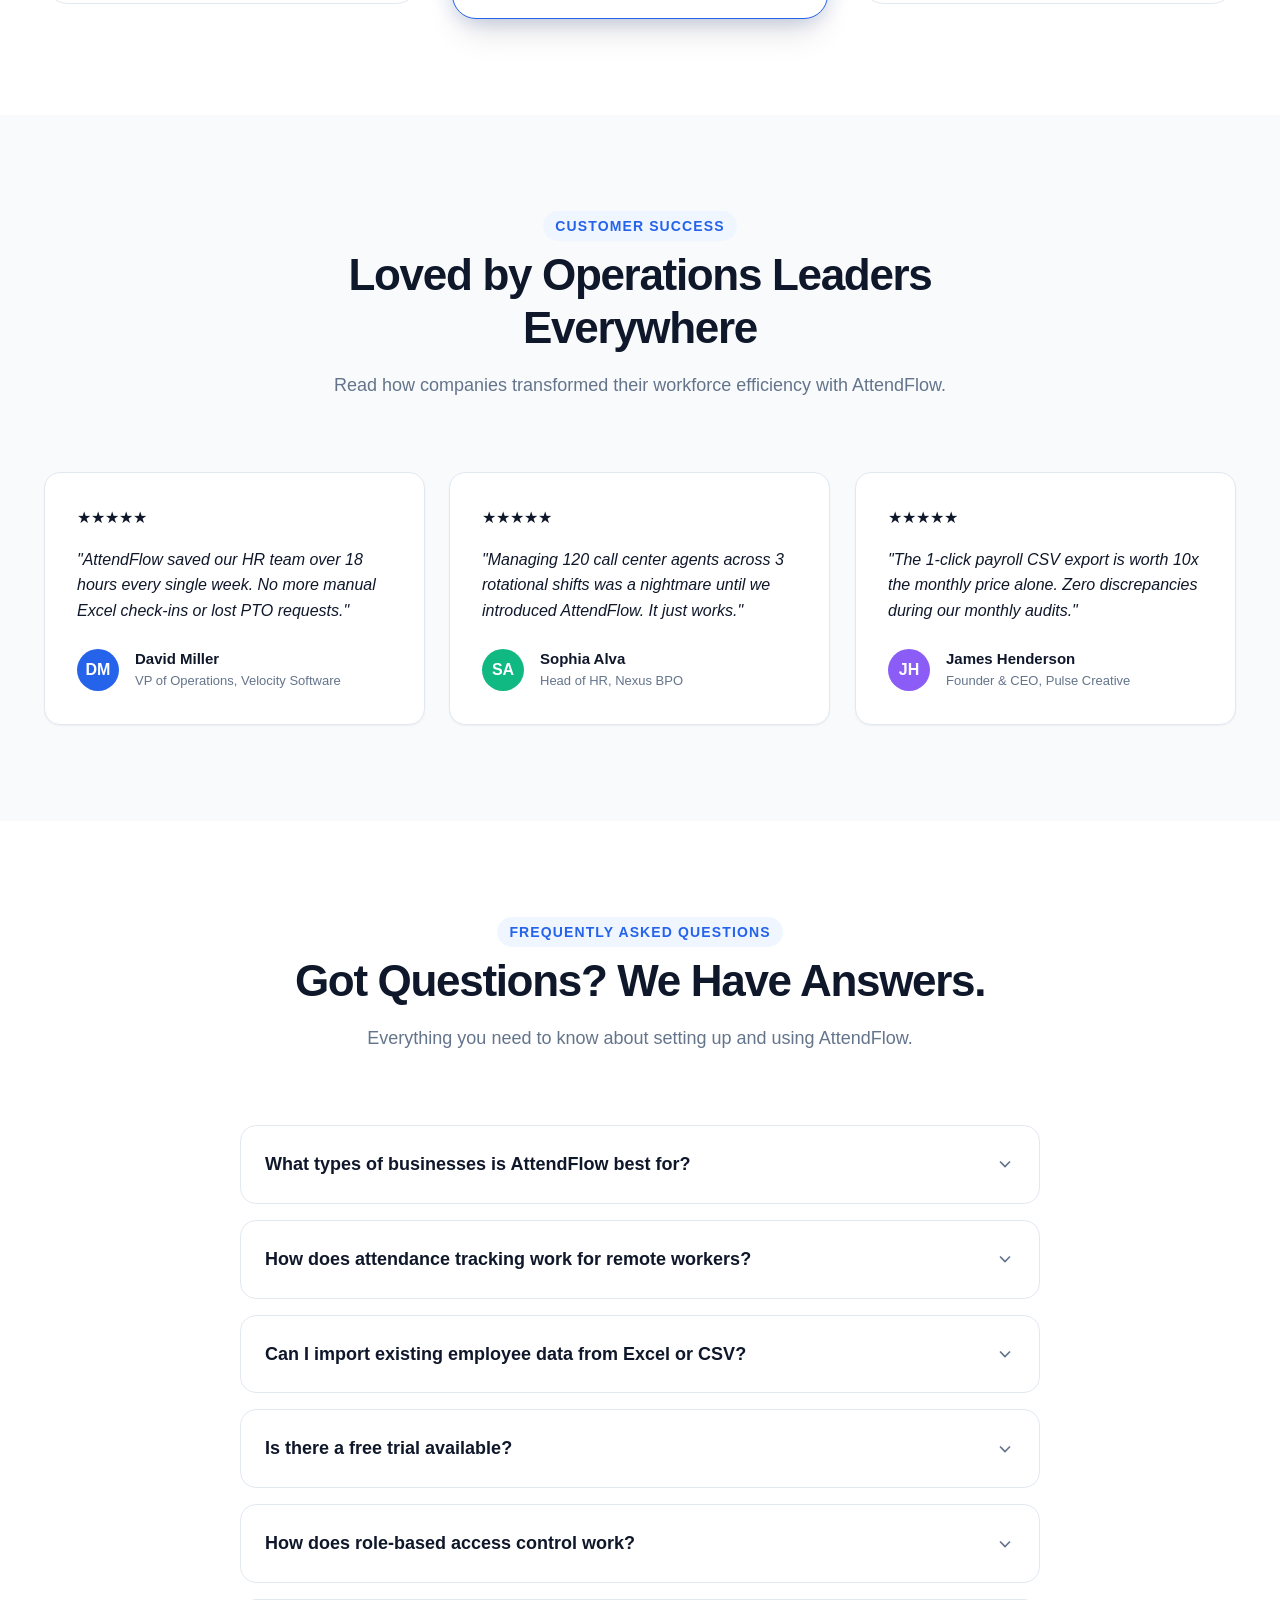
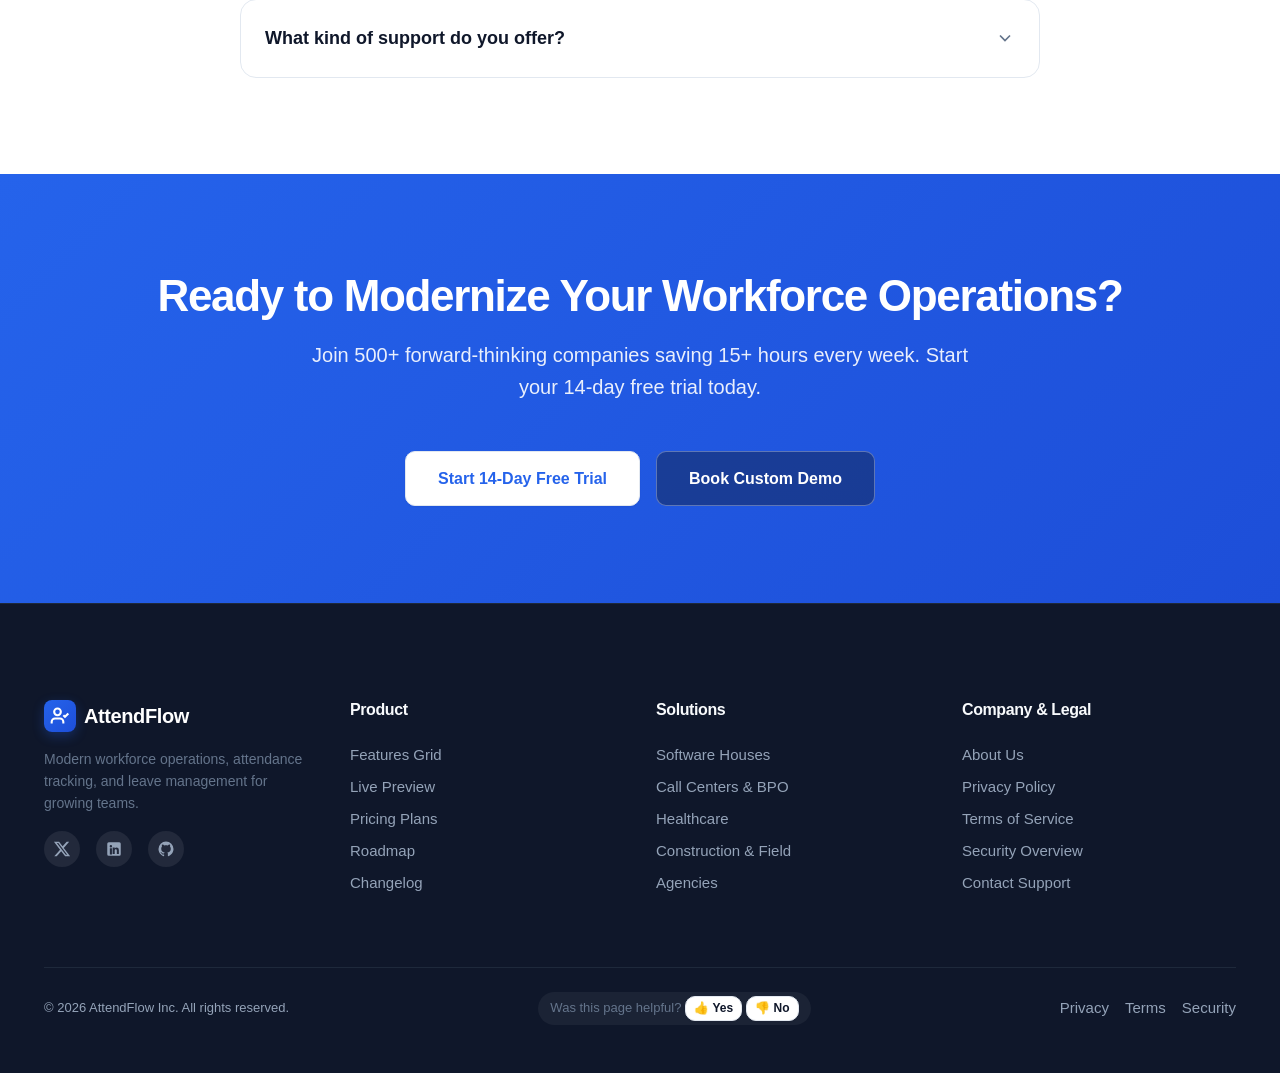
==== commit 9a0ab025: "feat: add integrations section and enterprise view mode - Introduce Integrations hub with metadata i" ====
--- a/index.html
+++ b/index.html
@@ -55,6 +55,7 @@
         <a href="#features" class="nav-link">Features</a>
         <a href="#preview" class="nav-link">Product Preview</a>
         <a href="#solutions" class="nav-link">Solutions</a>
+        <a href="#integrations" class="nav-link">Integrations</a>
         <a href="#pricing" class="nav-link">Pricing</a>
         <a href="#roadmap" class="nav-link">Roadmap</a>
         <a href="#faq" class="nav-link">FAQ</a>
@@ -1120,6 +1121,89 @@
   </section>
 
   <!-- ==========================================================================
+       11B. PARTNERSHIPS & HRIS INTEGRATIONS HUB
+       ========================================================================== -->
+  <section class="section" id="integrations">
+    <div class="container">
+      <div class="section-header reveal">
+        <span class="section-subtitle">Ecosystem & Partnerships</span>
+        <h2 class="section-title">Connects With Your Existing HR & Tech Stack</h2>
+        <p class="section-description">
+          Whether you use Gusto for payroll, Slack for team chat, or Rippling for HR, AttendFlow syncs seamlessly.
+        </p>
+      </div>
+
+      <div class="grid grid-cols-3 gap-md mb-xl">
+        <div class="card reveal flex items-center gap-md">
+          <div style="font-size: 2rem;">⚡</div>
+          <div>
+            <h4 style="font-weight: 700; margin-bottom: 2px;">Rippling HRIS</h4>
+            <div class="text-xs text-muted mb-xs">Payroll & Roster Sync</div>
+            <span class="badge badge-green" style="font-size: 0.7rem;">Live 1-Click CSV</span>
+          </div>
+        </div>
+
+        <div class="card reveal delay-100 flex items-center gap-md">
+          <div style="font-size: 2rem;">📄</div>
+          <div>
+            <h4 style="font-weight: 700; margin-bottom: 2px;">Gusto Payroll</h4>
+            <div class="text-xs text-muted mb-xs">Automated Hour Deductions</div>
+            <span class="badge badge-green" style="font-size: 0.7rem;">Live 1-Click CSV</span>
+          </div>
+        </div>
+
+        <div class="card reveal delay-200 flex items-center gap-md">
+          <div style="font-size: 2rem;">📊</div>
+          <div>
+            <h4 style="font-weight: 700; margin-bottom: 2px;">Quickbooks Online</h4>
+            <div class="text-xs text-muted mb-xs">ERP & Accounting Export</div>
+            <span class="badge badge-green" style="font-size: 0.7rem;">Live XML Export</span>
+          </div>
+        </div>
+
+        <div class="card reveal flex items-center gap-md">
+          <div style="font-size: 2rem;">💬</div>
+          <div>
+            <h4 style="font-weight: 700; margin-bottom: 2px;">Slack Bot Connect</h4>
+            <div class="text-xs text-muted mb-xs">Slash Command Punch-in</div>
+            <span class="badge badge-primary" style="font-size: 0.7rem;">Q3 2026 Release</span>
+          </div>
+        </div>
+
+        <div class="card reveal delay-100 flex items-center gap-md">
+          <div style="font-size: 2rem;">👥</div>
+          <div>
+            <h4 style="font-weight: 700; margin-bottom: 2px;">MS Teams Bot</h4>
+            <div class="text-xs text-muted mb-xs">Presence & Status Sync</div>
+            <span class="badge badge-primary" style="font-size: 0.7rem;">Q3 2026 Release</span>
+          </div>
+        </div>
+
+        <div class="card reveal delay-200 flex items-center gap-md">
+          <div style="font-size: 2rem;">🚀</div>
+          <div>
+            <h4 style="font-weight: 700; margin-bottom: 2px;">Jira Software</h4>
+            <div class="text-xs text-muted mb-xs">Sprint Release PTO Guard</div>
+            <span class="badge" style="background: var(--color-warning-light); color: var(--color-warning); font-size: 0.7rem;">Q4 2026 Release</span>
+          </div>
+        </div>
+      </div>
+
+      <!-- Partner Banner Callout -->
+      <div class="card text-center reveal" style="padding: var(--space-xl); background: linear-gradient(135deg, var(--color-bg-alt), var(--color-bg)); border: 1px dashed var(--color-primary-light);">
+        <h3 style="font-size: 1.25rem; font-weight: 800; margin-bottom: 6px;">HR Consultant or System Integrator?</h3>
+        <p class="text-muted text-sm mb-lg" style="max-width: 600px; margin-left: auto; margin-right: auto;">
+          Join the AttendFlow Partner Program. Get revenue share, co-marketing support, and priority onboarding for your clients.
+        </p>
+        <div class="flex items-center justify-center gap-md">
+          <button class="btn btn-primary btn-md btn-glow" data-modal-target="demoModal">Become a Partner →</button>
+          <a href="mailto:partners@attendflow.io" class="btn btn-secondary btn-md">Contact Partnerships Team</a>
+        </div>
+      </div>
+    </div>
+  </section>
+
+  <!-- ==========================================================================
        12. PRICING SECTION
        ========================================================================== -->
   <section class="section section-alt" id="pricing">
